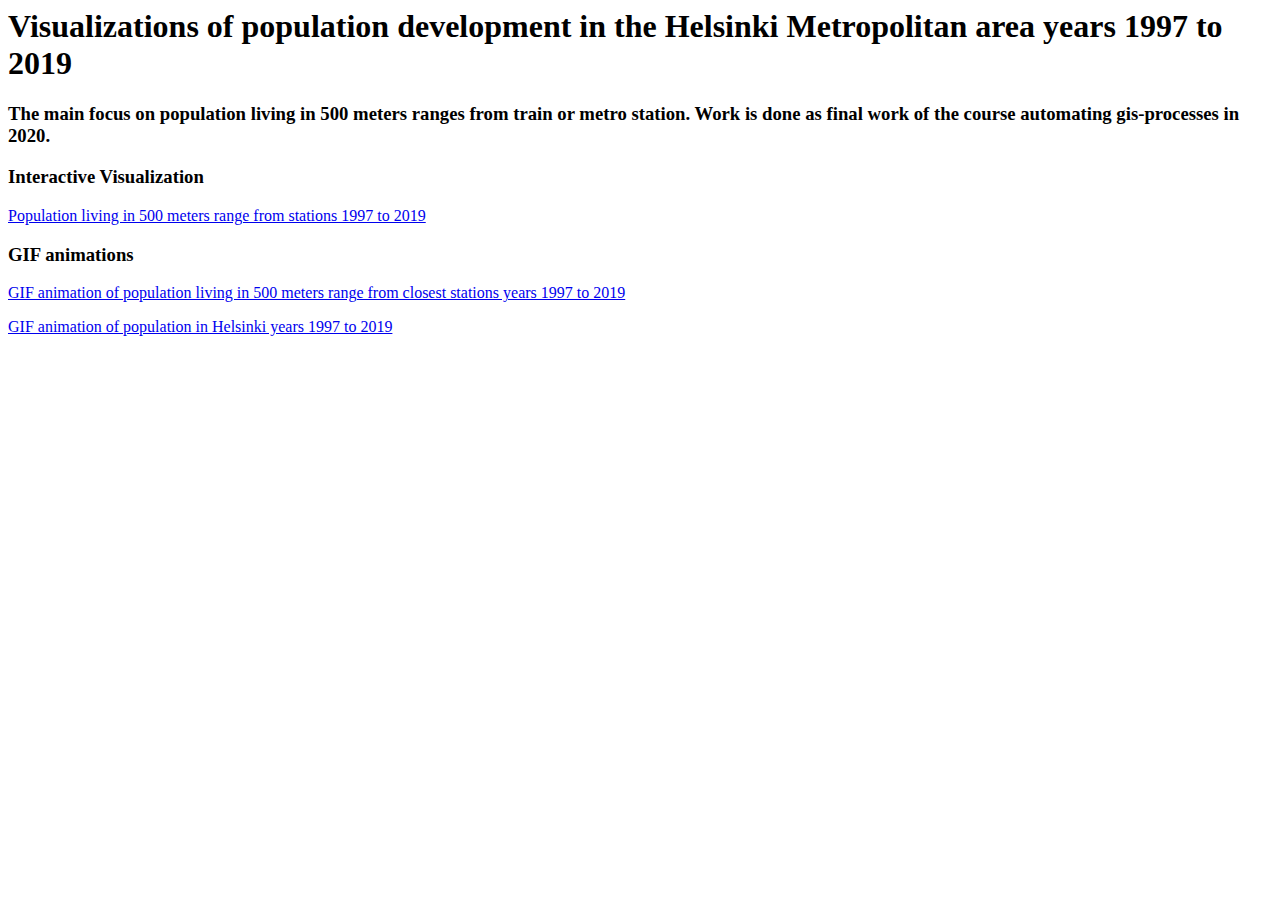
==== docs/index.html @ bbb080ef "Links to index.html" ====
<html xmlns="http://www.w3.org/1999/xhtml">

<head>
  <meta http-equiv="Content-Type" content="text/html; charset=utf-8" />
  <meta http-equiv="Content-Style-Type" content="text/css" />
  <meta name="generator" content="pandoc" />
  <title></title>
  <style type="text/css">code{white-space: pre;}</style>
</head>

<body>
  <h1>Visualizations of population development in the Helsinki Metropolitan area years 1997 to 2019</h1>

  <h3>The main focus on population living in 500 meters ranges from train or metro station. Work is done as final work of the course automating gis-processes in 2020.</h3>

  <h3>Interactive Visualization</h3>

  <p><a href="https://saukkoriipi.github.io/StationsPopulation/StationsPopulation.html">Population living in 500 meters range from stations 1997 to 2019</a></p>

  <h3>GIF animations</h3>

  <p><a href="https://saukkoriipi.github.io/StationsPopulation/StationsPopulation.gif">GIF animation of population living in 500 meters range from closest stations years 1997 to 2019</a></p>

  <p><a href="https://saukkoriipi.github.io/StationsPopulation/Population.gif">GIF animation of population in Helsinki years 1997 to 2019</a></p>
</body>

</html>
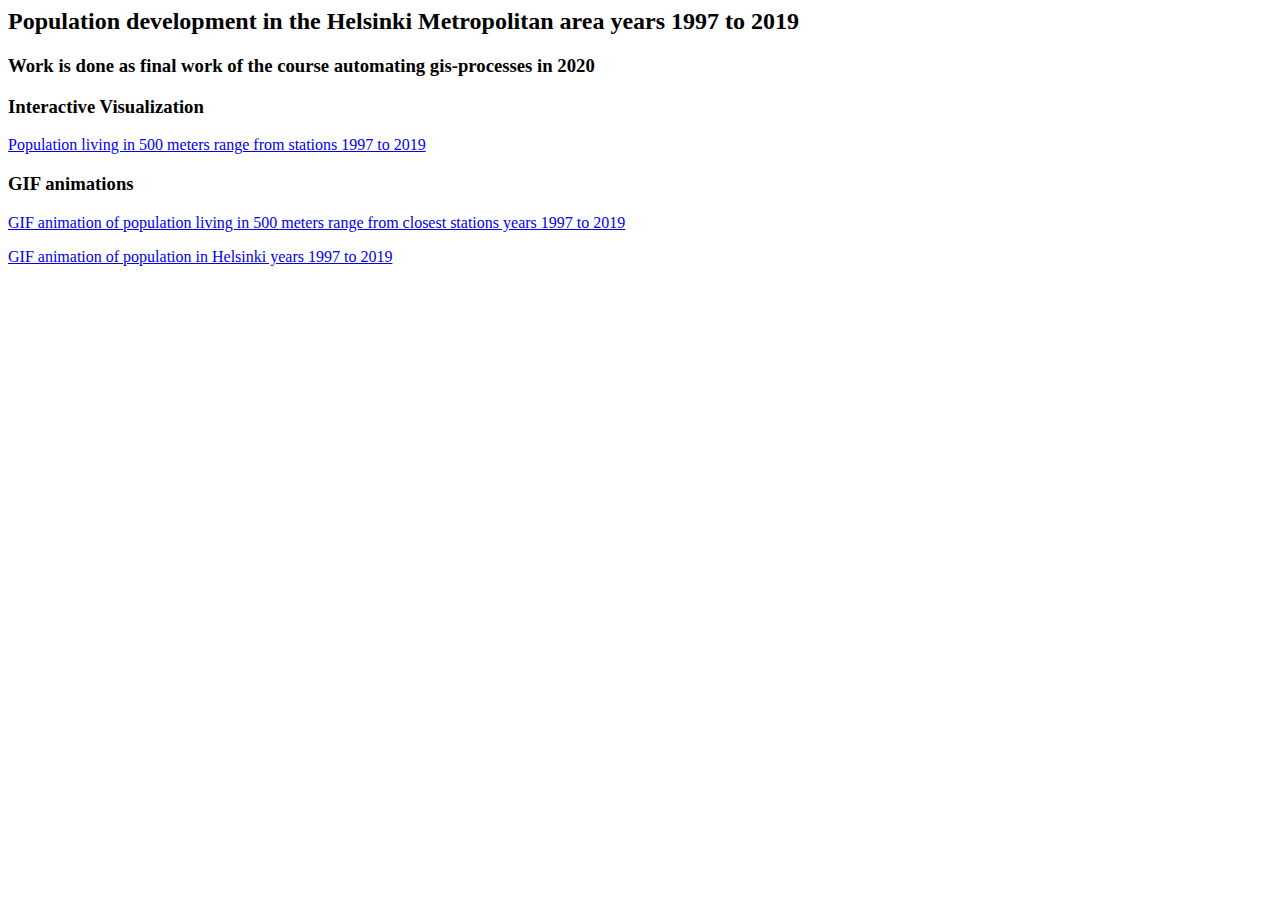
==== commit 99c8ebef: "Font change index.hmtl" ====
--- a/docs/index.html
+++ b/docs/index.html
@@ -9,9 +9,9 @@
 </head>
 
 <body>
-  <h1>Visualizations of population development in the Helsinki Metropolitan area years 1997 to 2019</h1>
+  <h2>Population development in the Helsinki Metropolitan area years 1997 to 2019</h2>
 
-  <h3>The main focus on population living in 500 meters ranges from train or metro station. Work is done as final work of the course automating gis-processes in 2020.</h3>
+  <h3>Work is done as final work of the course automating gis-processes in 2020</h3>
 
   <h3>Interactive Visualization</h3>
 
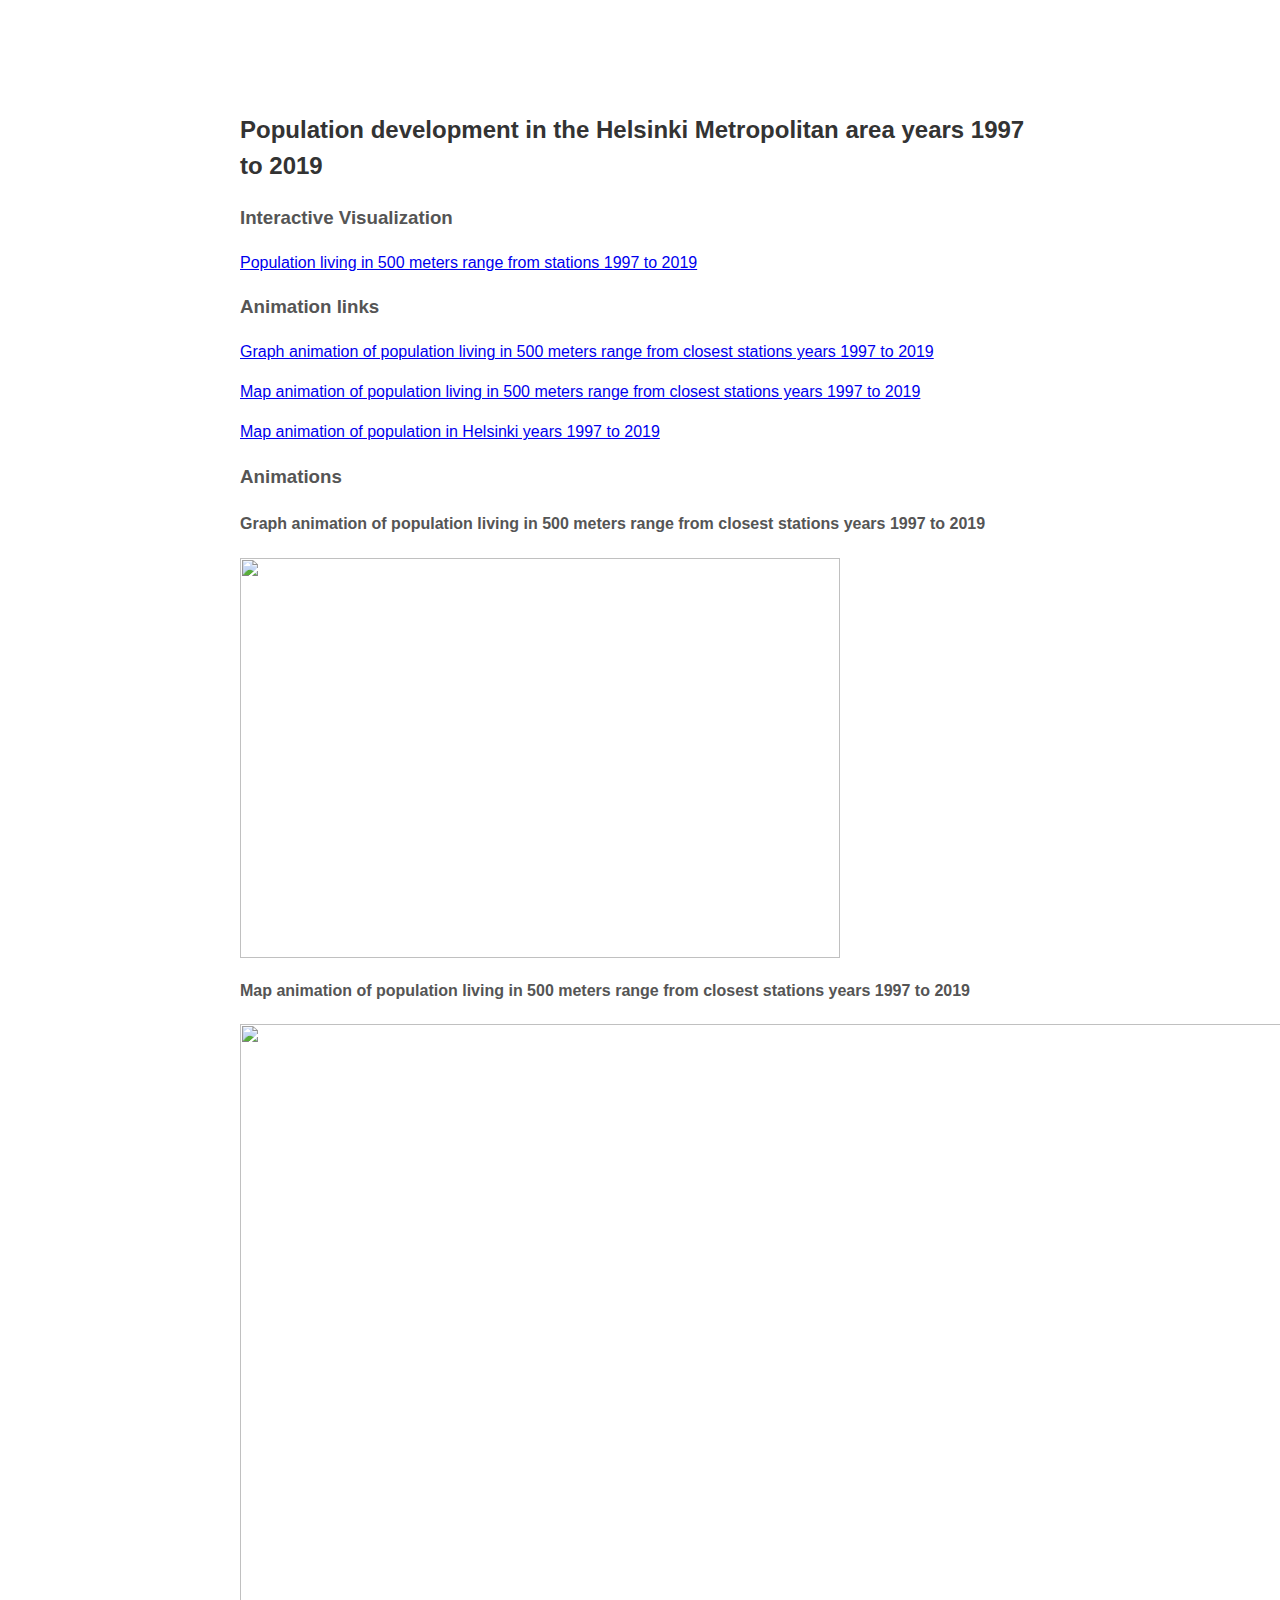
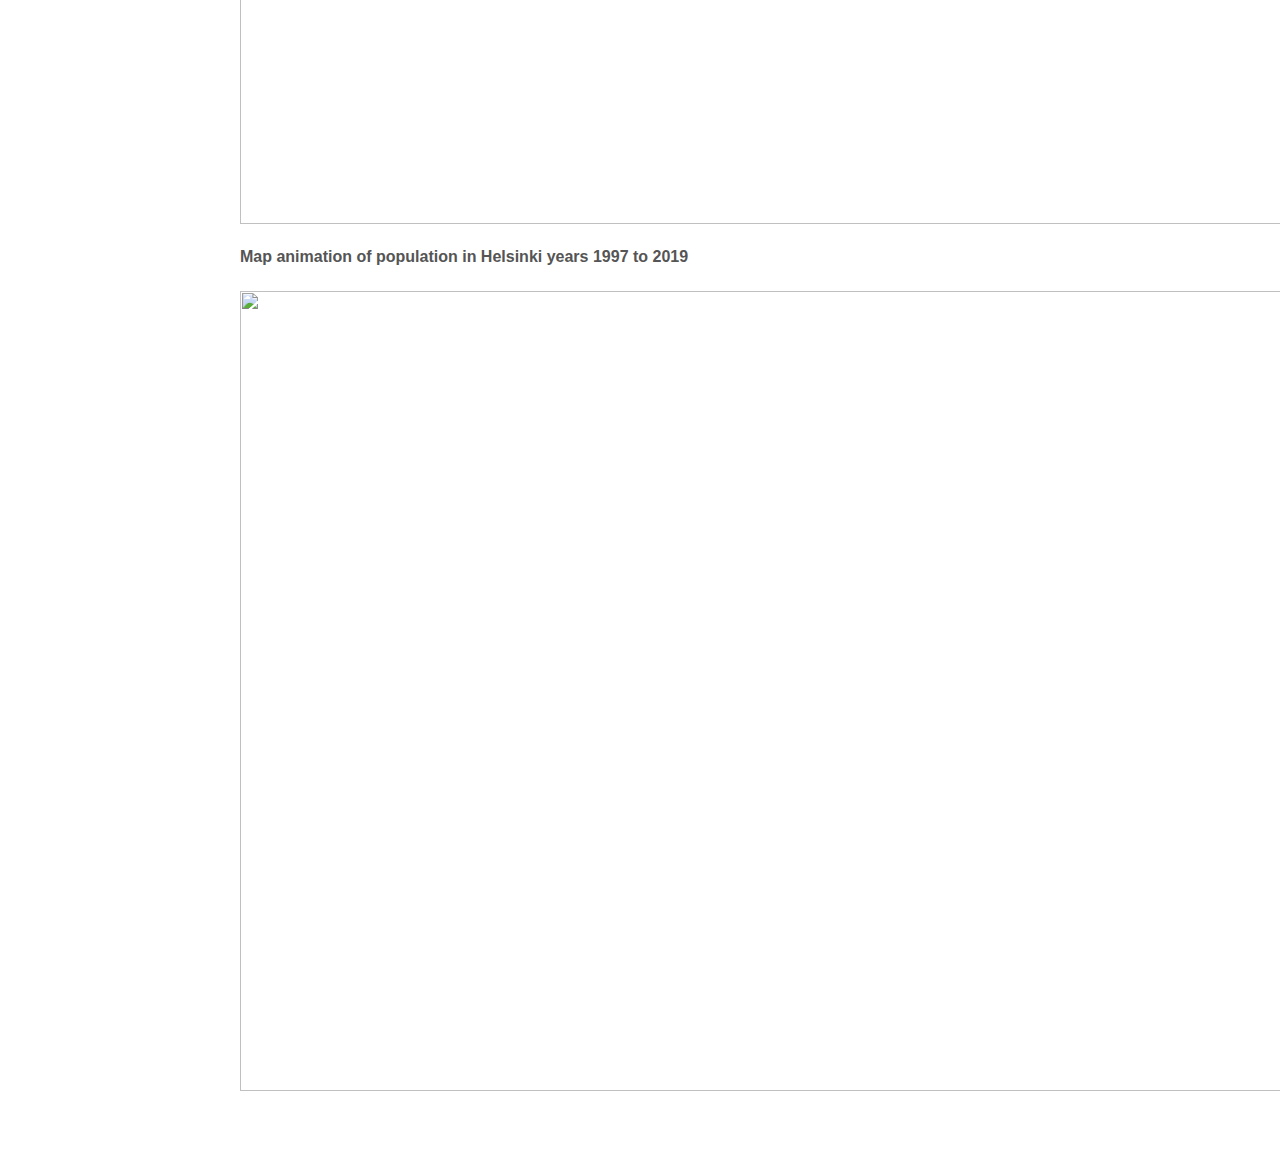
==== commit 1414af4f: "Add style.css" ====
--- a/docs/index.html
+++ b/docs/index.html
@@ -6,22 +6,34 @@
   <meta name="generator" content="pandoc" />
   <title></title>
   <style type="text/css">code{white-space: pre;}</style>
+  <link rel="stylesheet" href="style.css">
 </head>
 
 <body>
   <h2>Population development in the Helsinki Metropolitan area years 1997 to 2019</h2>
 
-  <h3>Work is done as final work of the course automating gis-processes in 2020</h3>
-
   <h3>Interactive Visualization</h3>
 
   <p><a href="https://saukkoriipi.github.io/StationsPopulation/StationsPopulation.html">Population living in 500 meters range from stations 1997 to 2019</a></p>
 
-  <h3>GIF animations</h3>
+  <h3>Animation links</h3>
+    
+    <p><a href="https://saukkoriipi.github.io/StationsPopulation/StationsGraph.gif">Graph animation of population living in 500 meters range from closest stations years 1997 to 2019</a></p>
 
-  <p><a href="https://saukkoriipi.github.io/StationsPopulation/StationsPopulation.gif">GIF animation of population living in 500 meters range from closest stations years 1997 to 2019</a></p>
+  <p><a href="https://saukkoriipi.github.io/StationsPopulation/StationsPopulation.gif">Map animation of population living in 500 meters range from closest stations years 1997 to 2019</a></p>
 
-  <p><a href="https://saukkoriipi.github.io/StationsPopulation/Population.gif">GIF animation of population in Helsinki years 1997 to 2019</a></p>
+  <p><a href="https://saukkoriipi.github.io/StationsPopulation/Population.gif">Map animation of population in Helsinki years 1997 to 2019</a></p>
+    
+    <h3>Animations</h3>
+    
+    <h4>Graph animation of population living in 500 meters range from closest stations years 1997 to 2019</h4>
+    <img src="StationsGraph.gif" width="600" height="400">
+    
+    <h4>Map animation of population living in 500 meters range from closest stations years 1997 to 2019</h4>
+    <img src="StationsPopulation.gif" width="1200" height="800">
+    
+    <h4>Map animation of population in Helsinki years 1997 to 2019</h4>
+    <img src="Population.gif" width="1200" height="800">
 </body>
 
 </html>--- a/docs/style.css
+++ b/docs/style.css
@@ -0,0 +1,32 @@
+body {
+  margin: 0 auto;
+  max-width: 50em;
+}
+
+body {
+  font-family: 'Helvetica', 'Arial', sans-serif;
+}
+
+body {
+  line-height: 1.5;
+  padding: 4em 1em;
+}
+
+h2 {
+  margin-top: 1em;
+  padding-top: 1em;
+}
+
+body {
+  color: #555;
+}
+
+h2 {
+  color: #333;
+}
+
+code {
+  padding: 2px 4px;
+  vertical-align: text-bottom;
+  background: #eee;
+}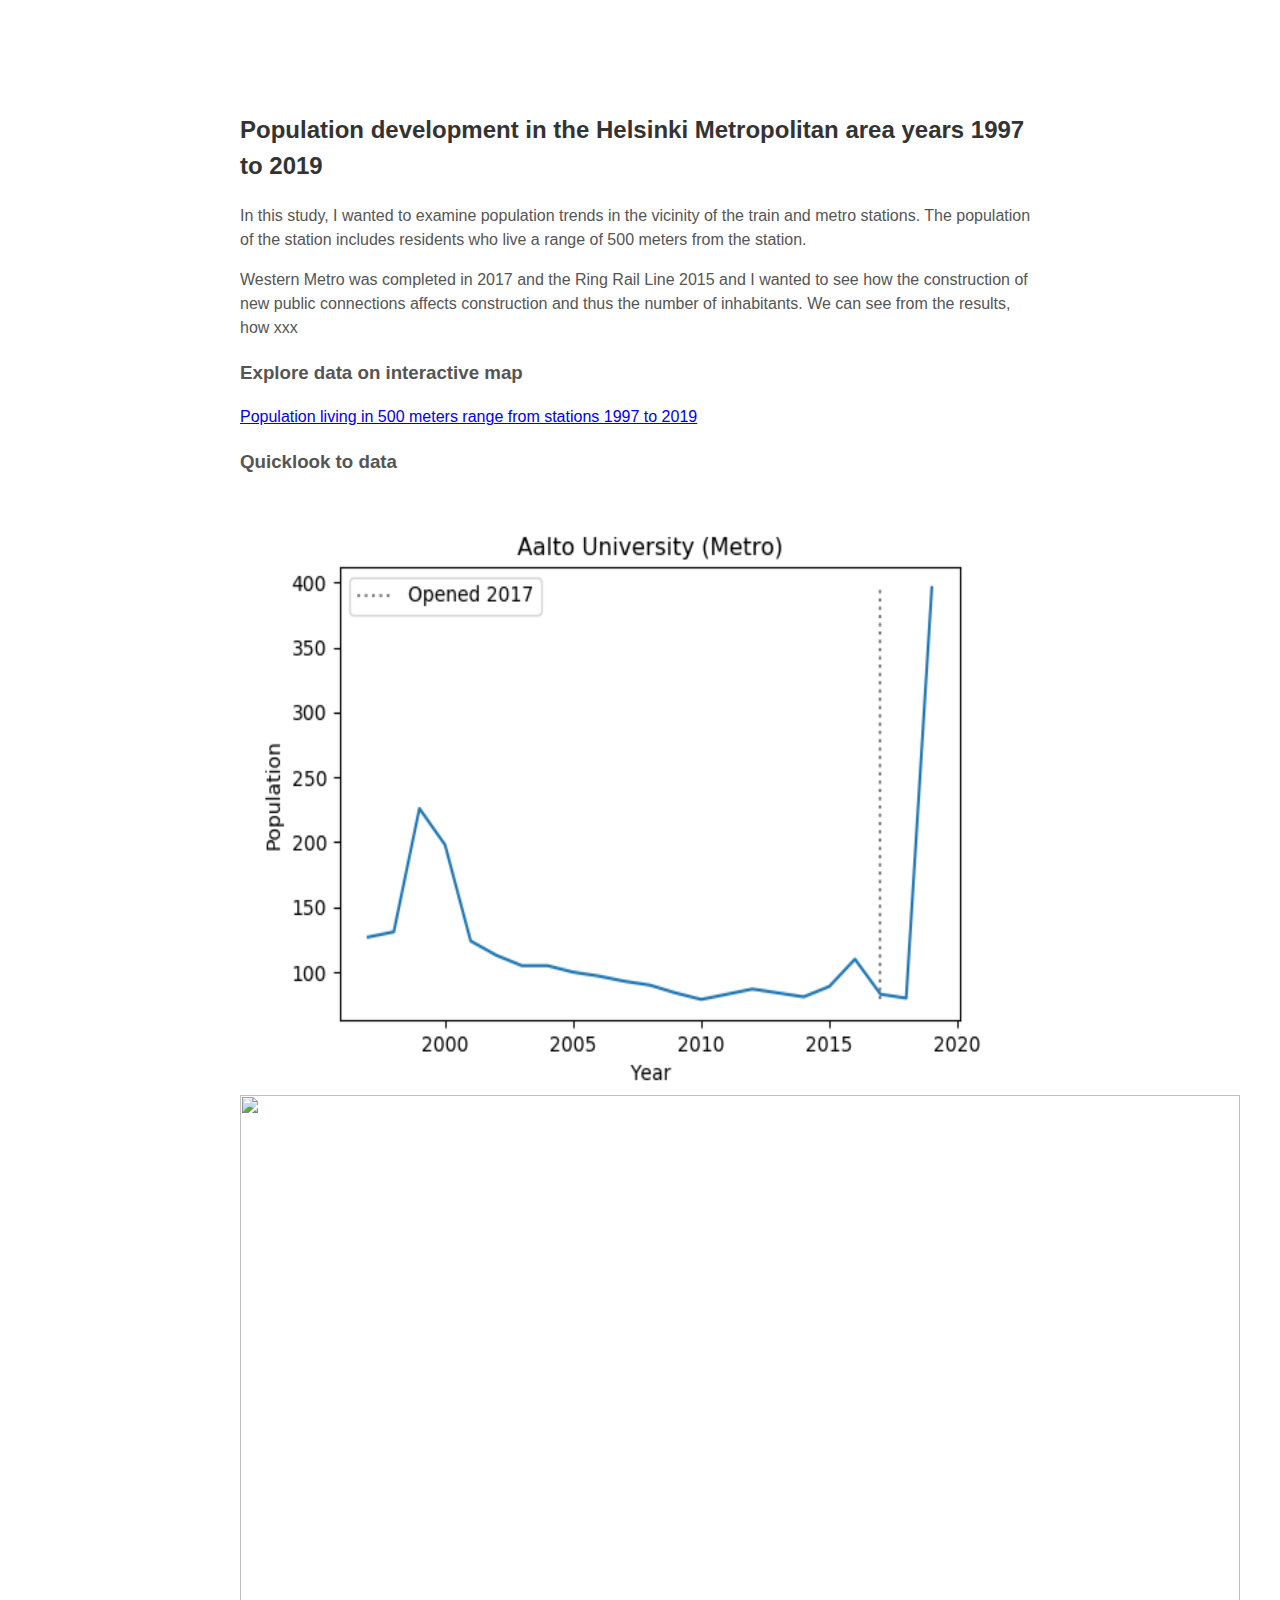
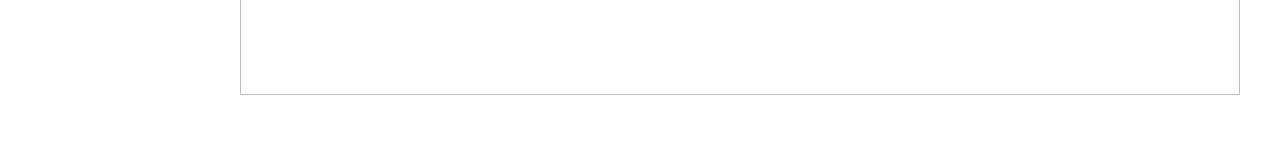
==== commit 5a869b36: "Text to readme.md" ====
--- a/docs/index.html
+++ b/docs/index.html
@@ -10,30 +10,20 @@
 </head>
 
 <body>
-  <h2>Population development in the Helsinki Metropolitan area years 1997 to 2019</h2>
+    
+<h2>Population development in the Helsinki Metropolitan area years 1997 to 2019</h2>
 
-  <h3>Interactive Visualization</h3>
+<p>In this study, I wanted to examine population trends in the vicinity of the train and metro stations. The population of the station includes residents who live a range of 500 meters from the station.</p>
 
-  <p><a href="https://saukkoriipi.github.io/StationsPopulation/StationsPopulation.html">Population living in 500 meters range from stations 1997 to 2019</a></p>
+<p>Western Metro was completed in 2017 and the Ring Rail Line 2015 and I wanted to see how the construction of new public connections affects construction and thus the number of inhabitants. We can see from the results, how xxx</p>
 
-  <h3>Animation links</h3>
+<h3>Explore data on interactive map</h3>
+
+<p><a href="https://saukkoriipi.github.io/StationsPopulation/StationsPopulation.html">Population living in 500 meters range from stations 1997 to 2019</a></p>
     
-    <p><a href="https://saukkoriipi.github.io/StationsPopulation/StationsGraph.gif">Graph animation of population living in 500 meters range from closest stations years 1997 to 2019</a></p>
-
-  <p><a href="https://saukkoriipi.github.io/StationsPopulation/StationsPopulation.gif">Map animation of population living in 500 meters range from closest stations years 1997 to 2019</a></p>
-
-  <p><a href="https://saukkoriipi.github.io/StationsPopulation/Population.gif">Map animation of population in Helsinki years 1997 to 2019</a></p>
+<h3>Quicklook to data</h3>
+<img src="StationsGraph.gif" width="800" height="600">
+<img src="StationsPopulation.gif" width="1000" height="600">
     
-    <h3>Animations</h3>
-    
-    <h4>Graph animation of population living in 500 meters range from closest stations years 1997 to 2019</h4>
-    <img src="StationsGraph.gif" width="600" height="400">
-    
-    <h4>Map animation of population living in 500 meters range from closest stations years 1997 to 2019</h4>
-    <img src="StationsPopulation.gif" width="1200" height="800">
-    
-    <h4>Map animation of population in Helsinki years 1997 to 2019</h4>
-    <img src="Population.gif" width="1200" height="800">
 </body>
-
 </html>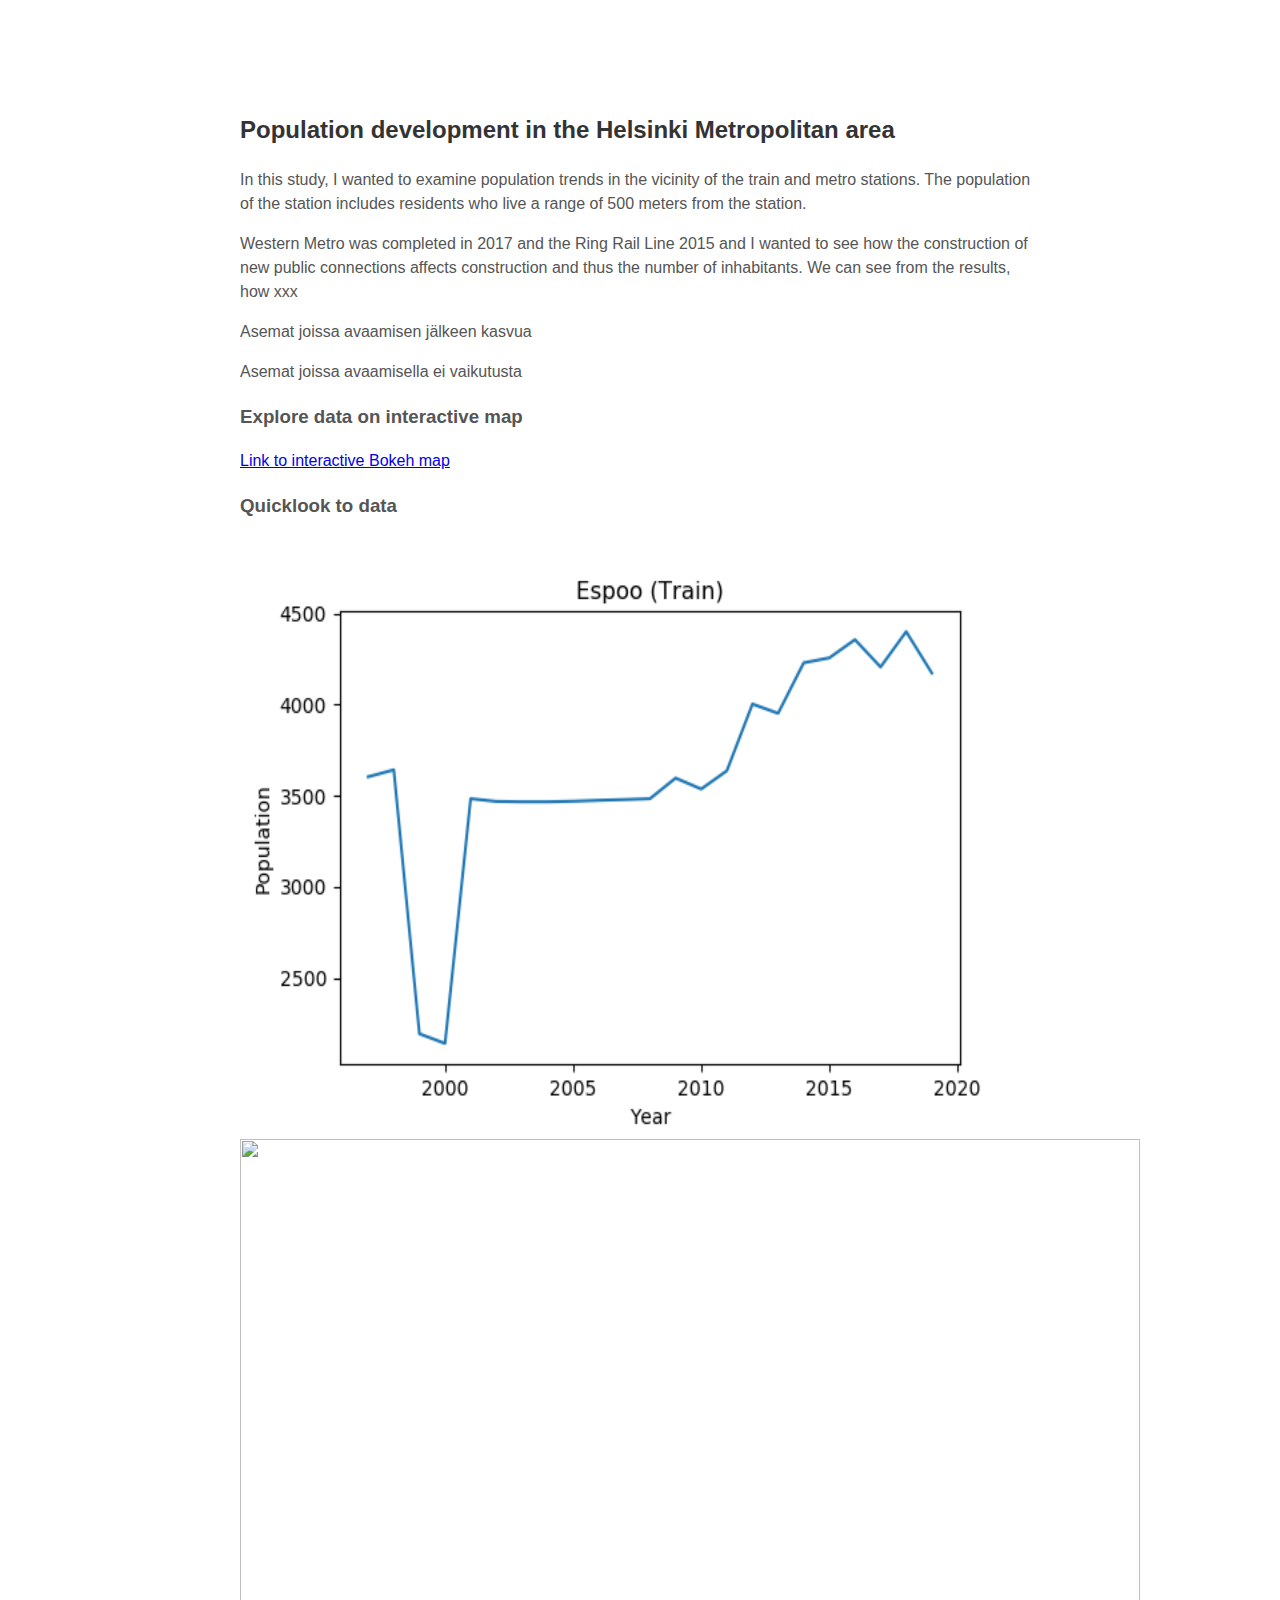
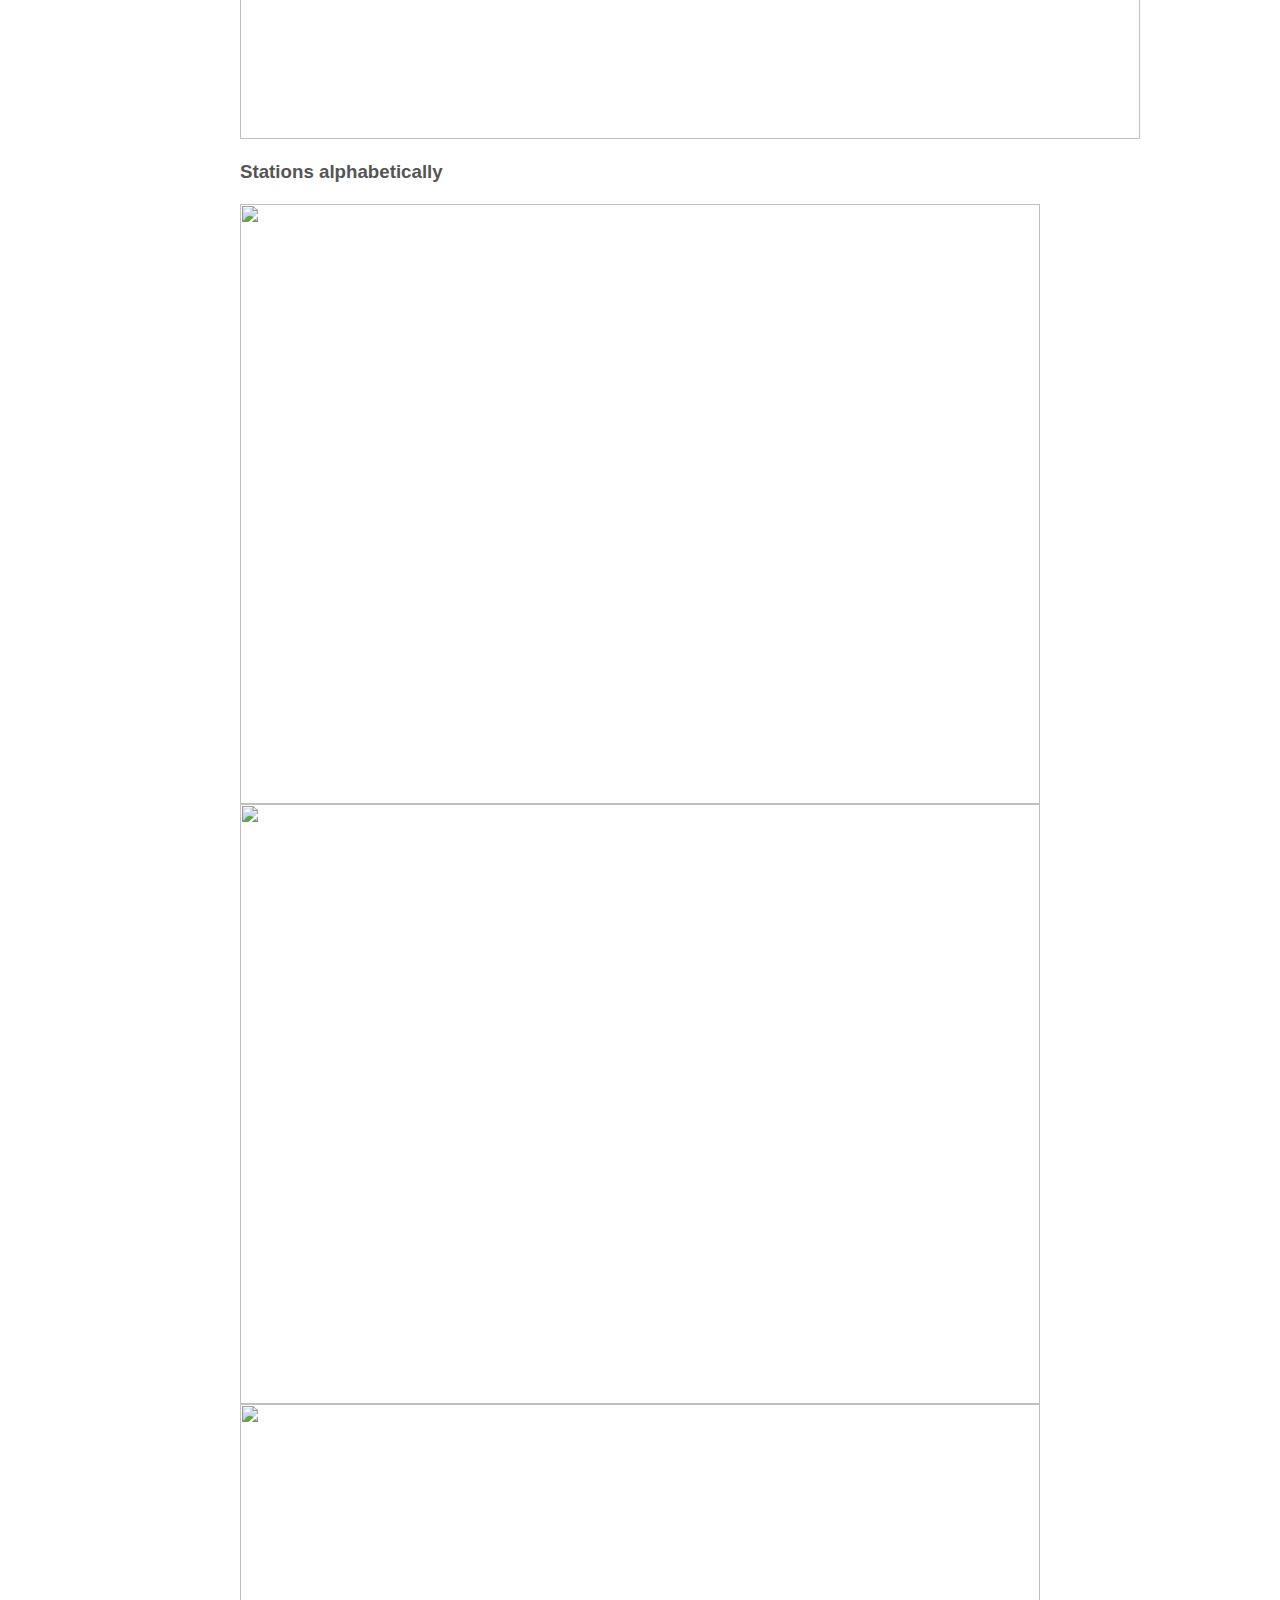
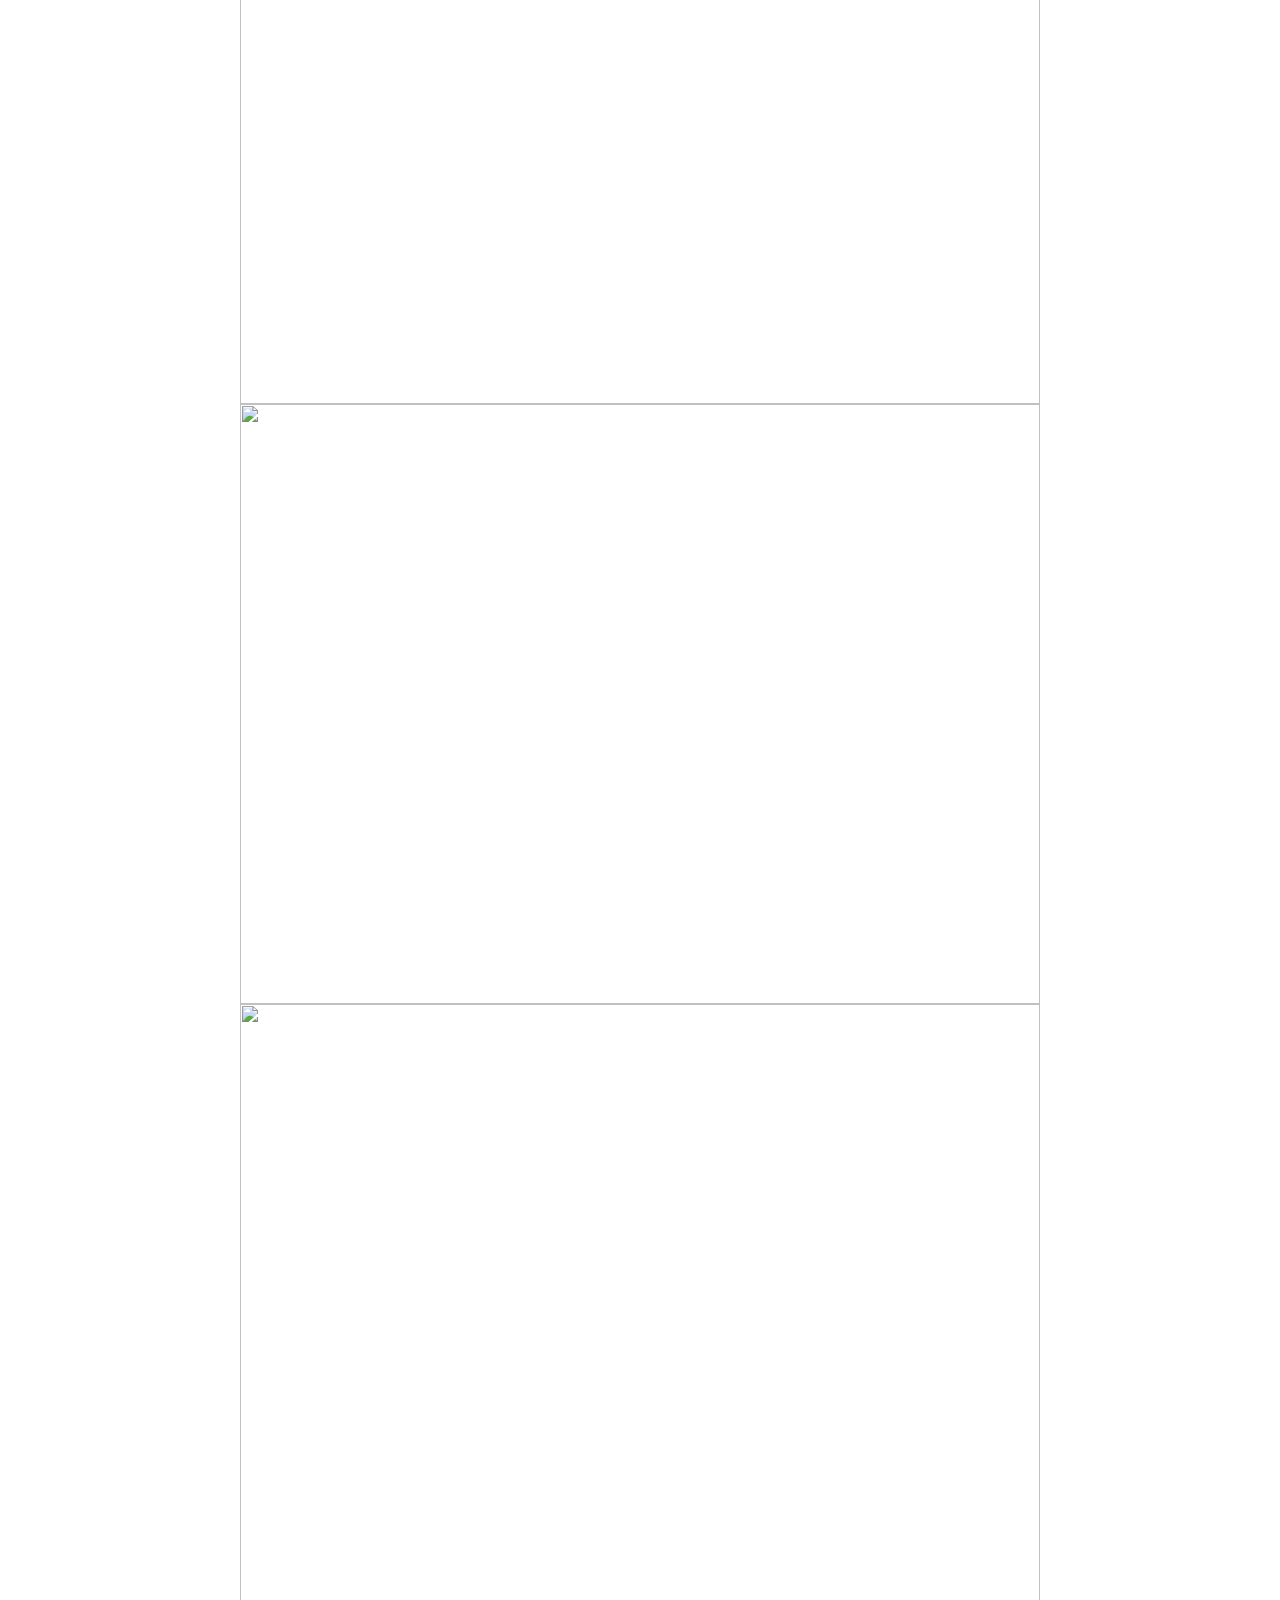
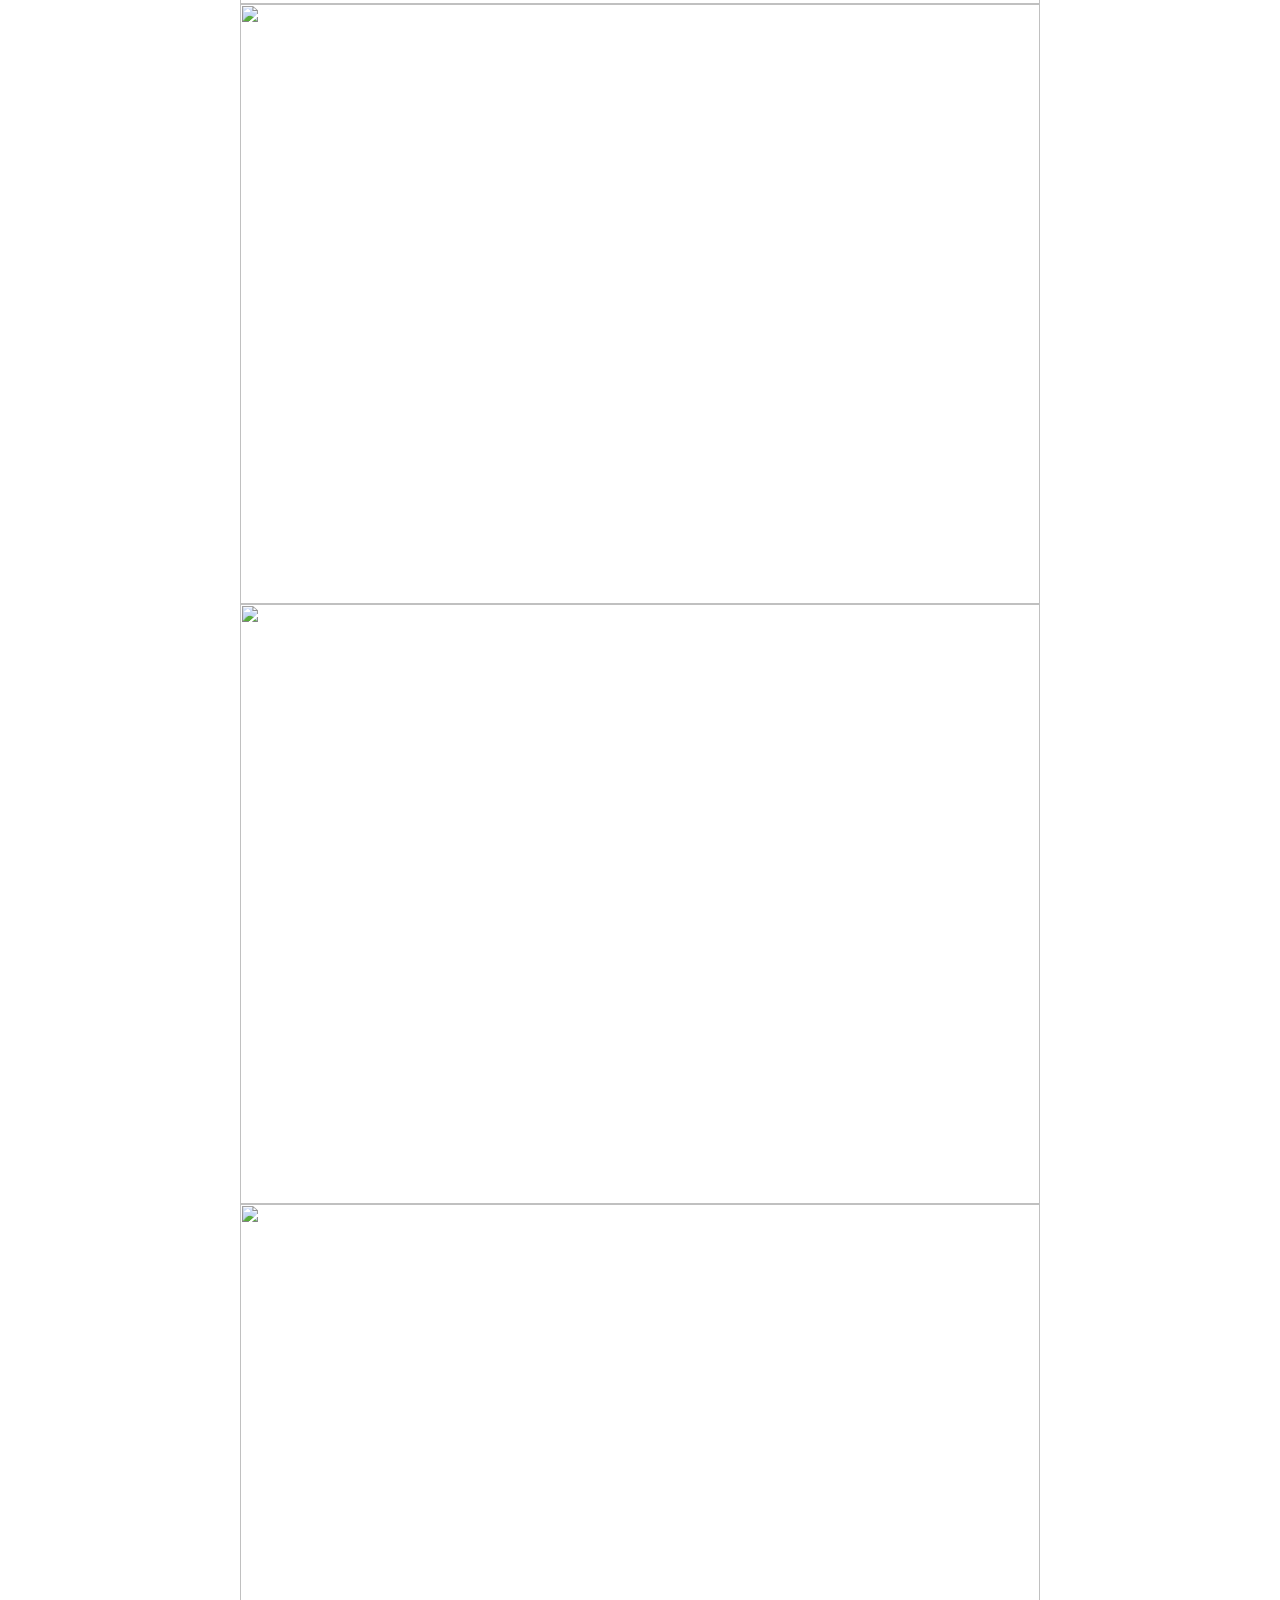
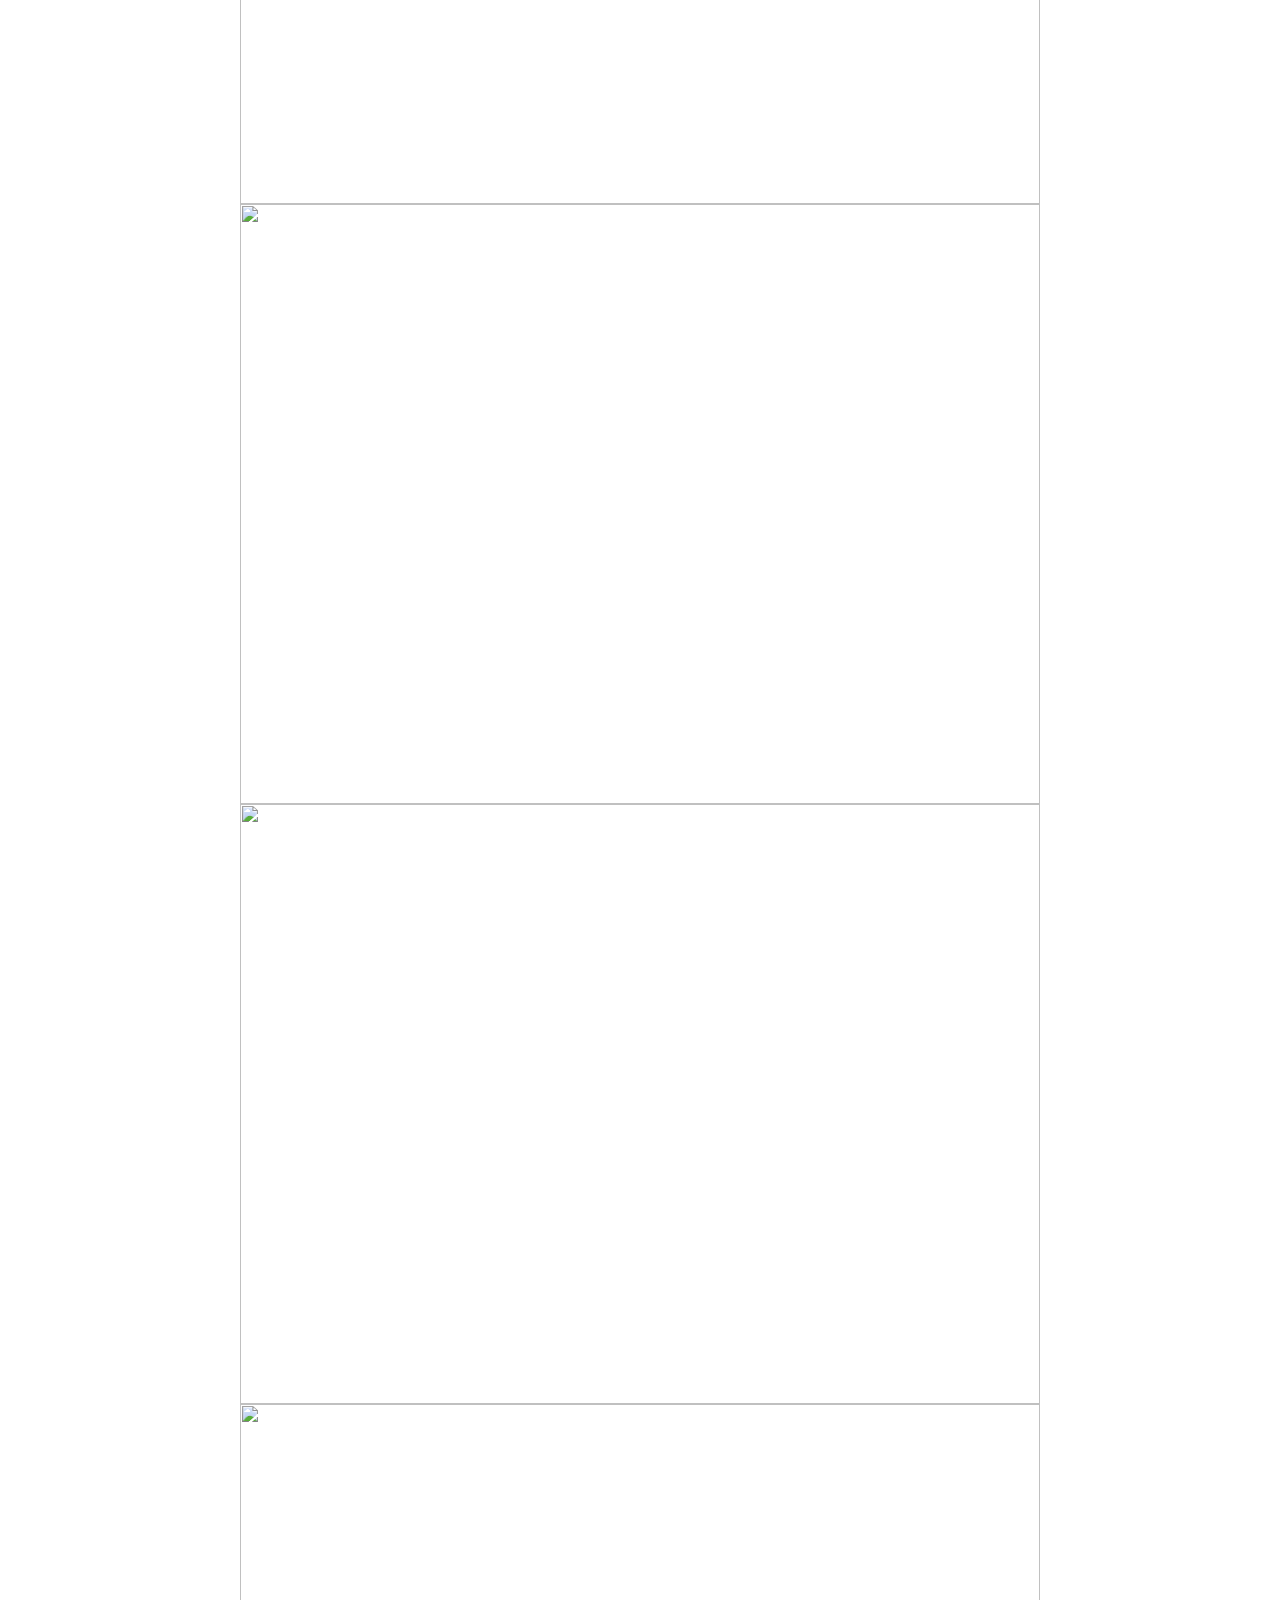
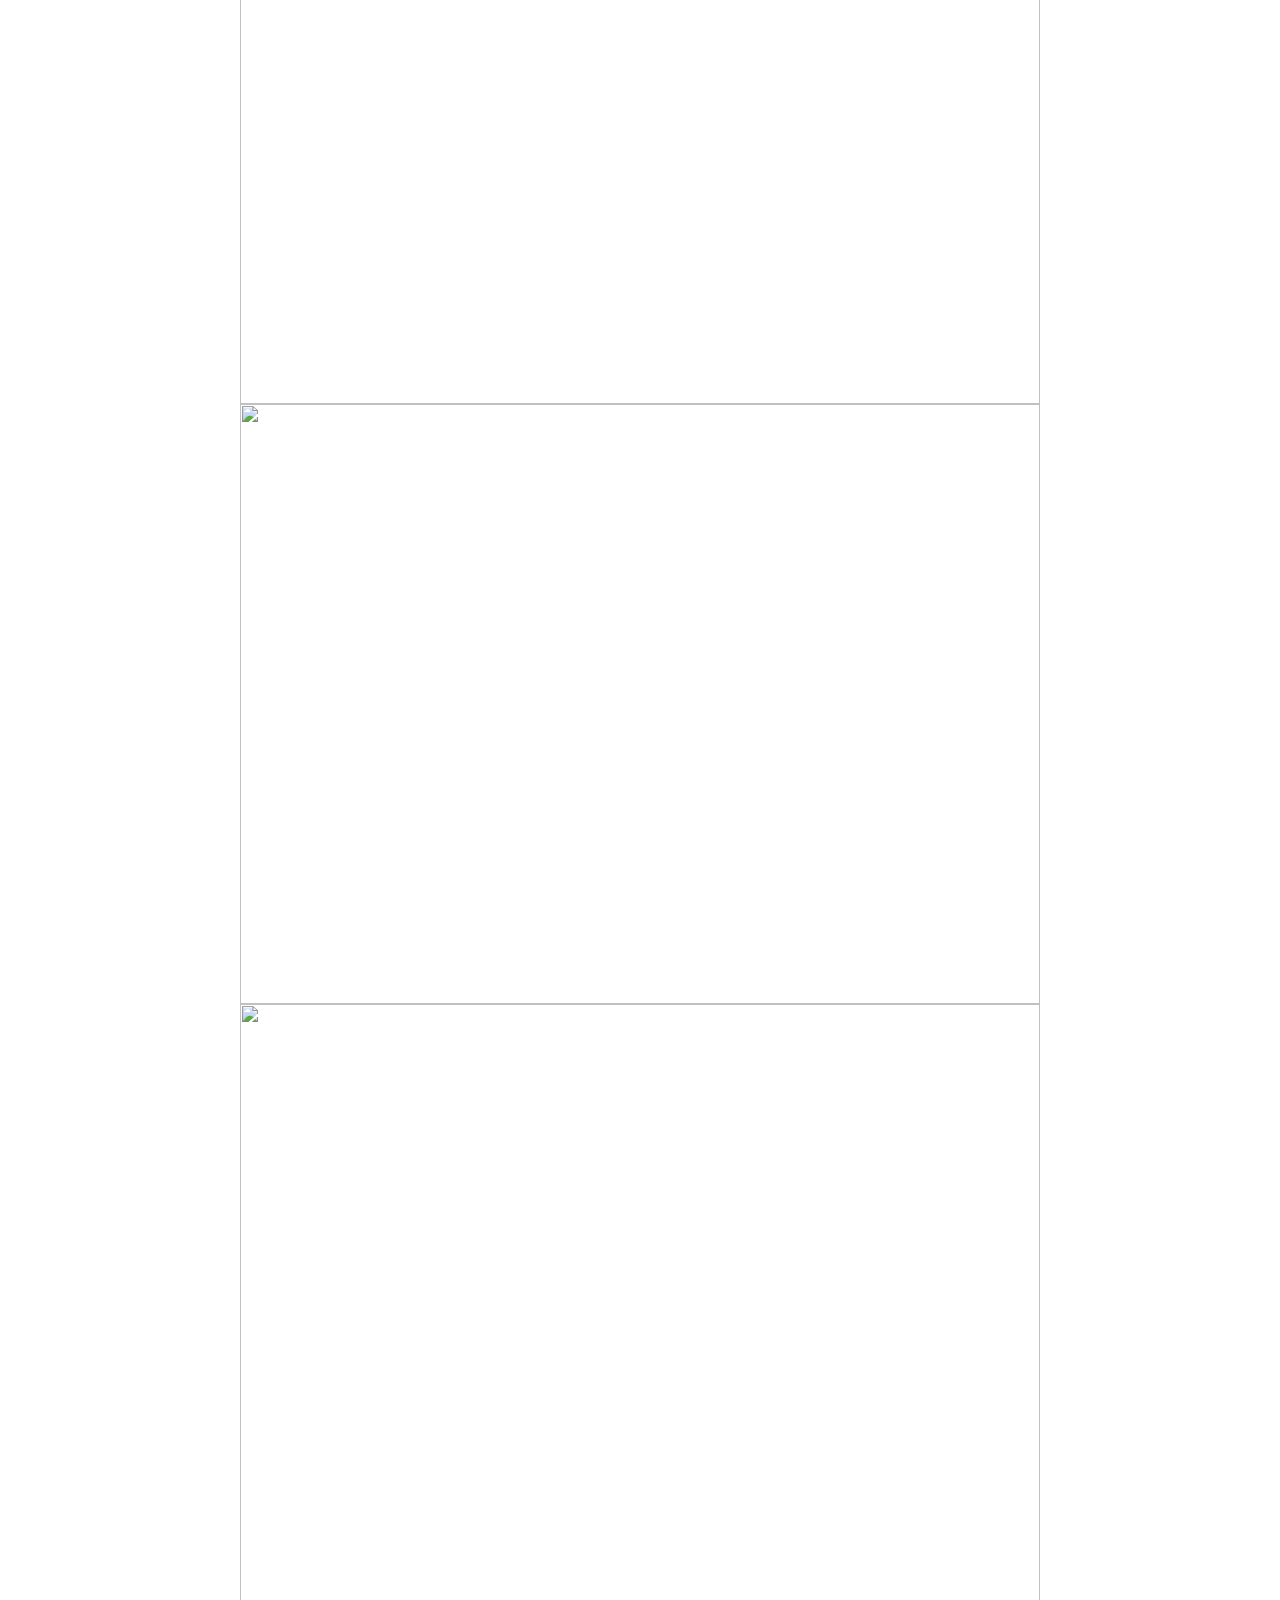
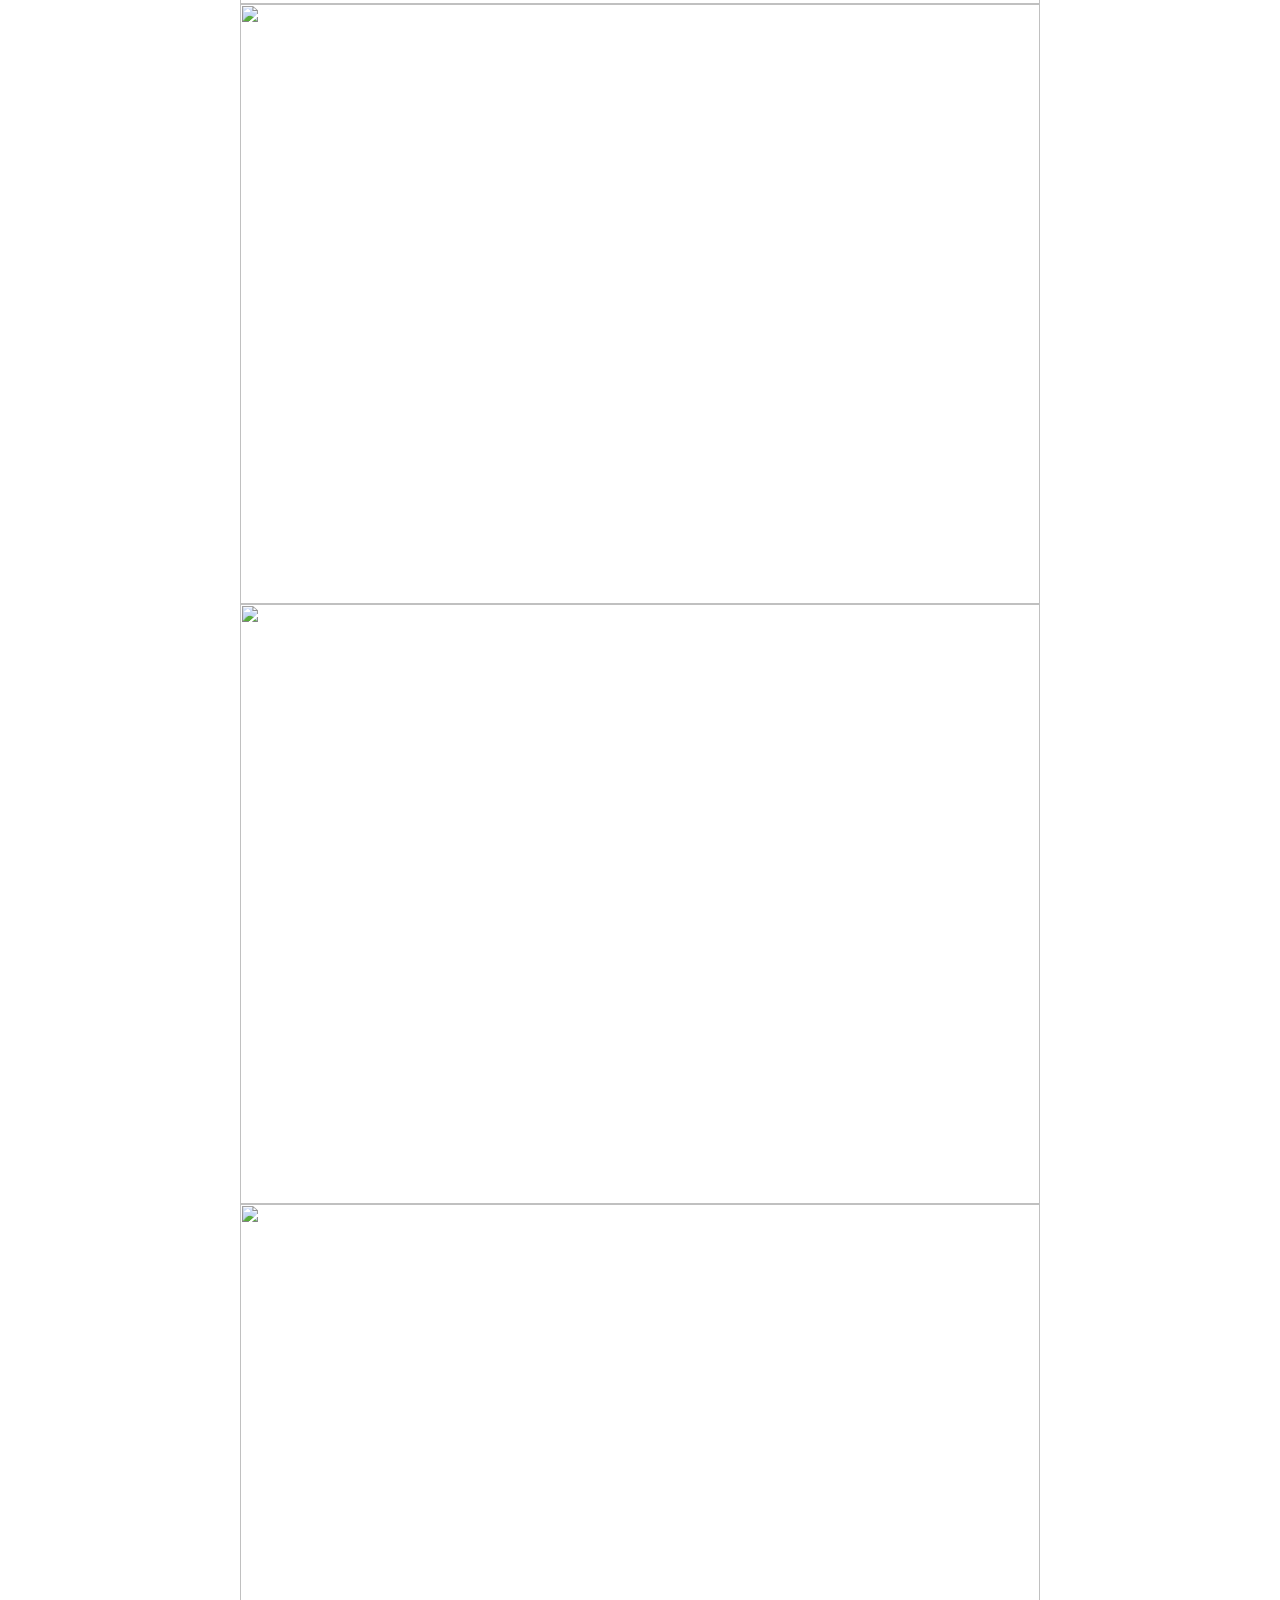
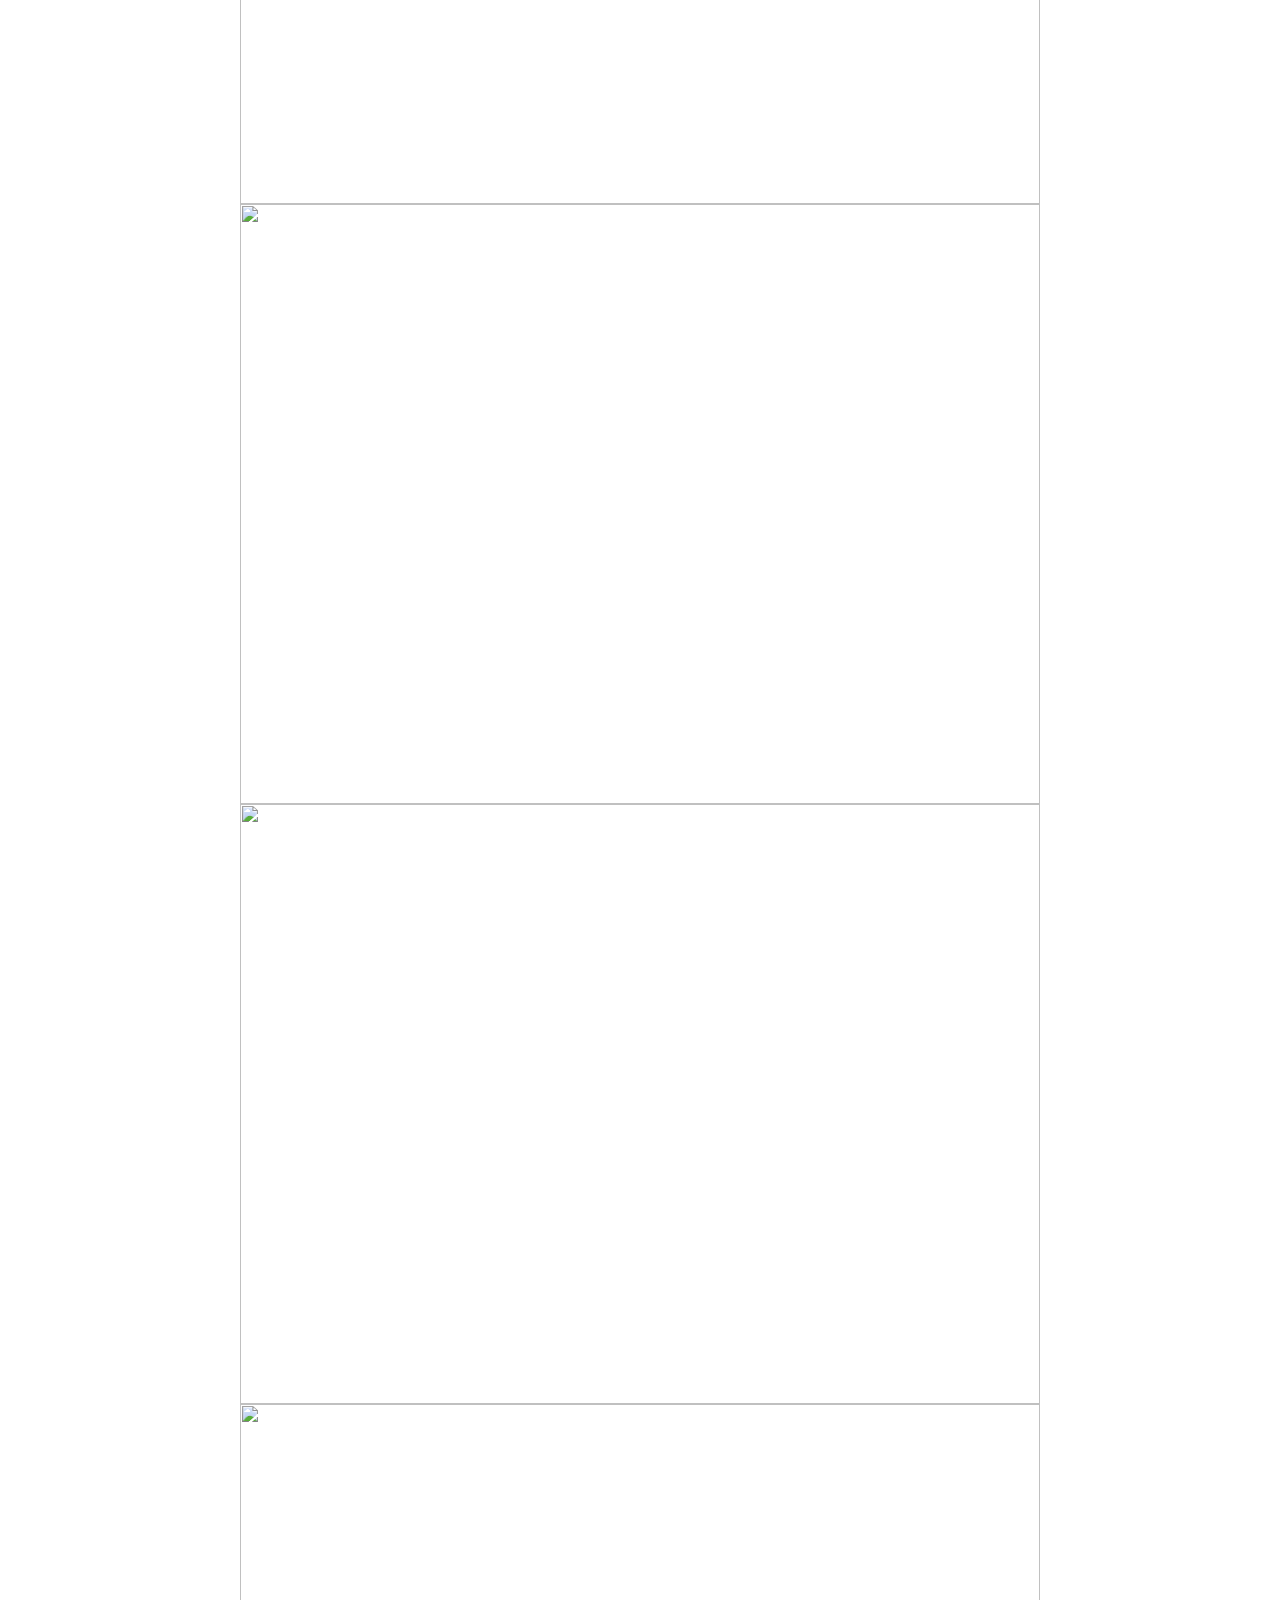
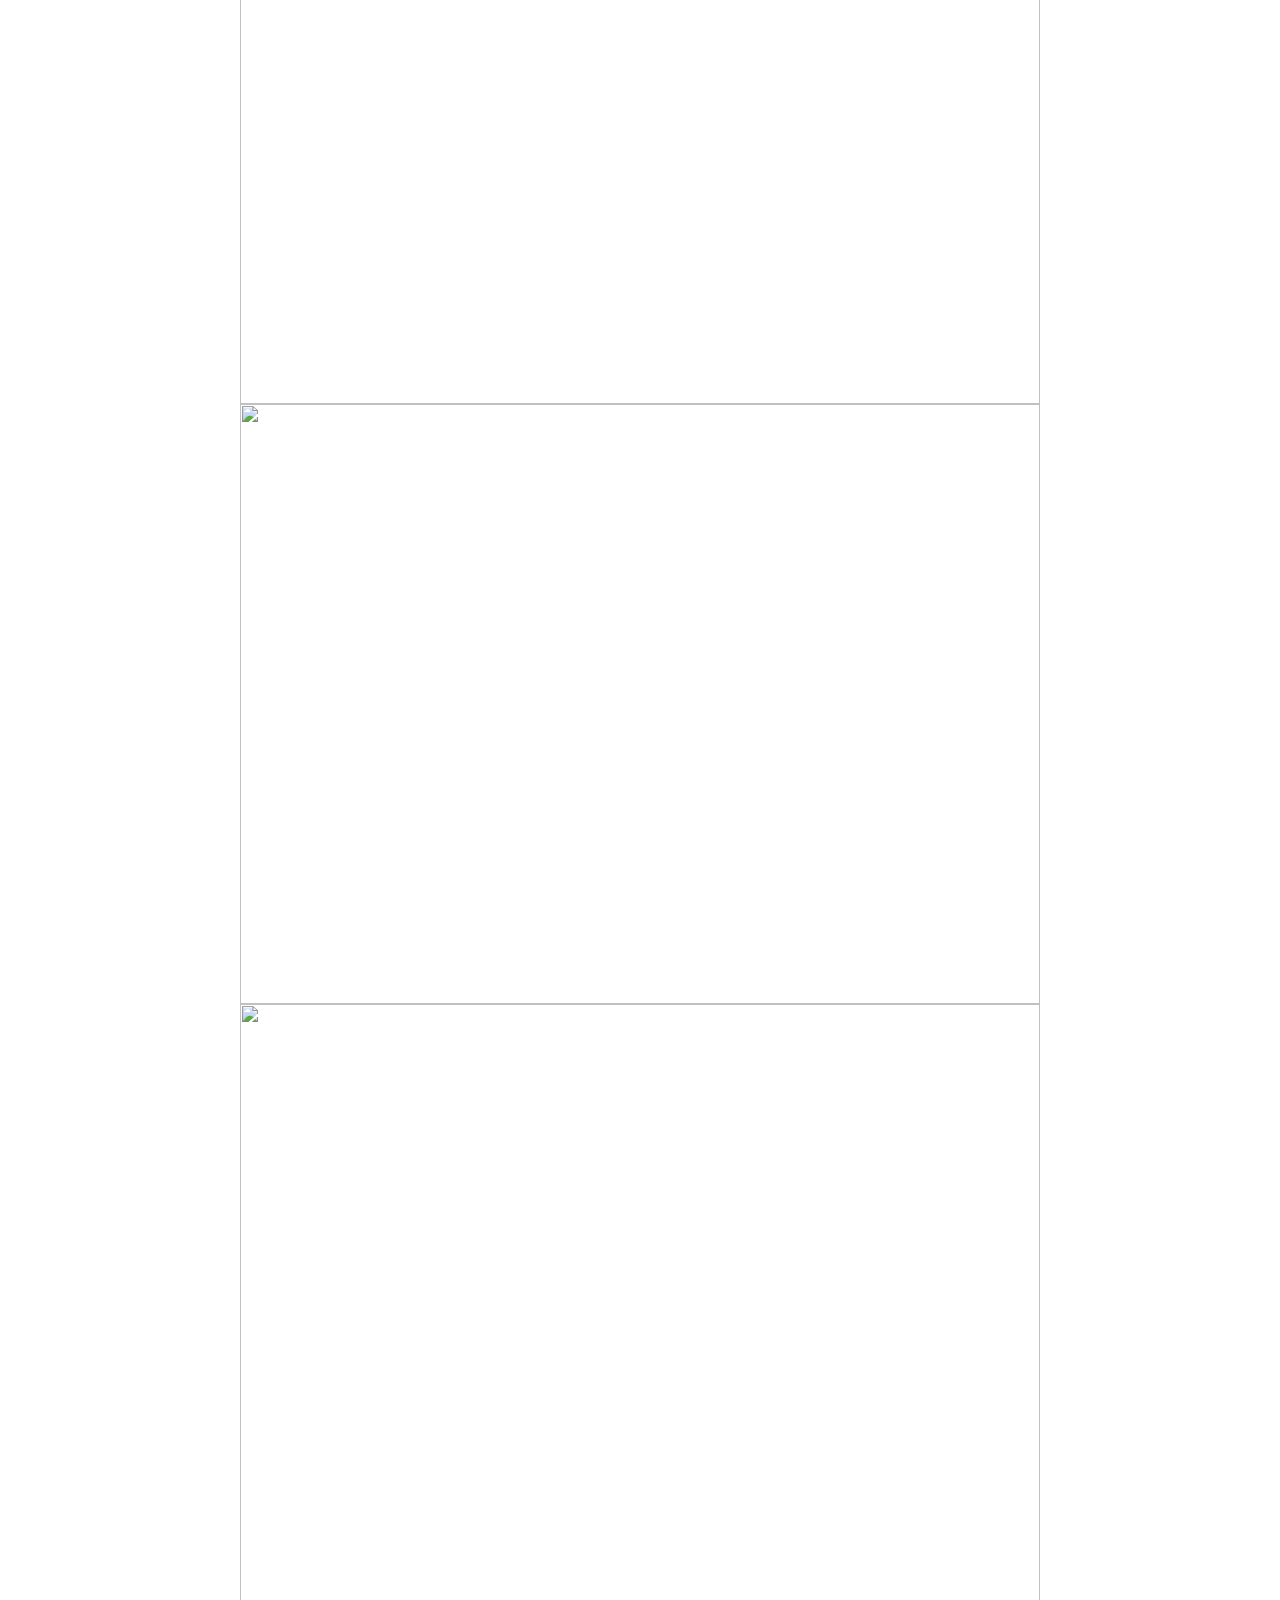
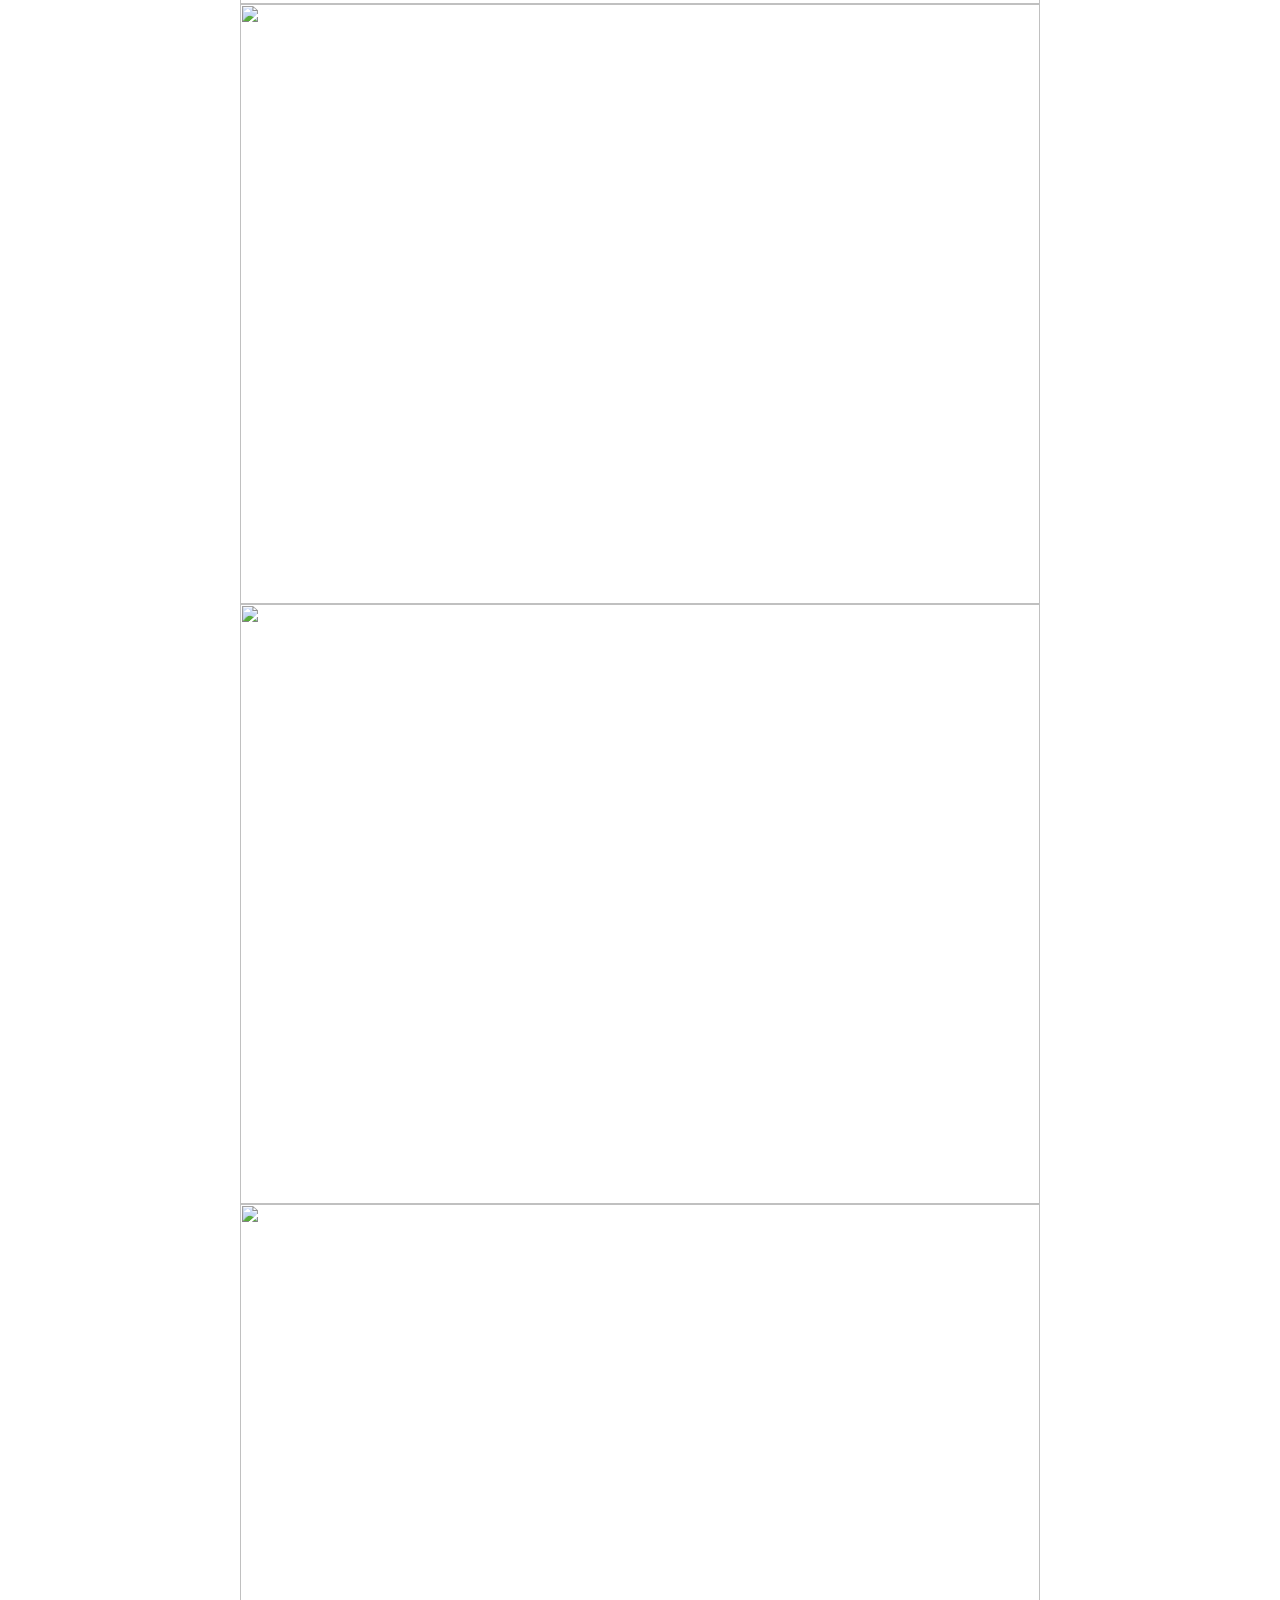
==== commit c5701697: "Notes to index.html" ====
--- a/docs/index.html
+++ b/docs/index.html
@@ -7,23 +7,102 @@
   <title></title>
   <style type="text/css">code{white-space: pre;}</style>
   <link rel="stylesheet" href="style.css">
+    
+    <!-- Testaa toimiiko upotus -->
+    <script src="jquery.js"></script> 
+    <script> 
+    $(function(){
+      $("#StationsPopulation").load("StationsPopulation.html"); 
+    });
+    </script> 
+    
 </head>
 
 <body>
     
-<h2>Population development in the Helsinki Metropolitan area years 1997 to 2019</h2>
+<h2>Population development in the Helsinki Metropolitan area</h2>
 
 <p>In this study, I wanted to examine population trends in the vicinity of the train and metro stations. The population of the station includes residents who live a range of 500 meters from the station.</p>
 
 <p>Western Metro was completed in 2017 and the Ring Rail Line 2015 and I wanted to see how the construction of new public connections affects construction and thus the number of inhabitants. We can see from the results, how xxx</p>
+    
+    <p>Asemat joissa avaamisen jälkeen kasvua</p>
+    
+    <p>Asemat joissa avaamisella ei vaikutusta</p>
 
 <h3>Explore data on interactive map</h3>
 
-<p><a href="https://saukkoriipi.github.io/StationsPopulation/StationsPopulation.html">Population living in 500 meters range from stations 1997 to 2019</a></p>
+<!-- Upotus tähän, jos toimii -->
+<div id="StationsPopulation"></div>
+    
+<p><a href="https://saukkoriipi.github.io/StationsPopulation/StationsPopulation.html">Link to interactive Bokeh map</a></p>
     
 <h3>Quicklook to data</h3>
 <img src="StationsGraph.gif" width="800" height="600">
-<img src="StationsPopulation.gif" width="1000" height="600">
+<img src="StationsPopulation.gif" width="900" height="600">
+    
+<h3>Stations alphabetically</h3>
+<img src="stations_graphs/Aalto University.png" width="800" height="600">
+<img src="stations_graphs/Espoo.png" width="800" height="600">
+<img src="stations_graphs/Hakaniemi.png" width="800" height="600">
+<img src="stations_graphs/Helsinki Center Station.png" width="800" height="600">
+<img src="stations_graphs/Helsinki University.png" width="800" height="600">
+<img src="stations_graphs/Herttoniemi.png" width="800" height="600">
+<img src="stations_graphs/Hiekkaharju.png" width="800" height="600">
+<img src="stations_graphs/Huopalahti.png" width="800" height="600">
+<img src="stations_graphs/Ilmala.png" width="800" height="600">
+<img src="stations_graphs/Itäkeskus.png" width="800" height="600">
+<img src="stations_graphs/Kalasatama.png" width="800" height="600">
+<img src="stations_graphs/Kamppi.png" width="800" height="600">
+<img src="stations_graphs/Kannelmäki.png" width="800" height="600">
+<img src="stations_graphs/Kauklahti.png" width="800" height="600">
+<img src="stations_graphs/Kauniainen.png" width="800" height="600">
+<img src="stations_graphs/Keilaniemi.png" width="800" height="600">
+<img src="stations_graphs/Kera.png" width="800" height="600">
+<img src="stations_graphs/Kilo.png" width="800" height="600">
+<img src="stations_graphs/Kivistö.png" width="800" height="600">
+<img src="stations_graphs/Koivuhovi.png" width="800" height="600">
+<img src="stations_graphs/Koivukylä.png" width="800" height="600">
+<img src="stations_graphs/Koivusaari.png" width="800" height="600">
+<img src="stations_graphs/Kontula.png" width="800" height="600">
+<img src="stations_graphs/Korso.png" width="800" height="600">
+<img src="stations_graphs/Kulosaari.png" width="800" height="600">
+<img src="stations_graphs/Käpylä.png" width="800" height="600">
+<img src="stations_graphs/Lauttasaari.png" width="800" height="600">
+<img src="stations_graphs/Leinelä.png" width="800" height="600">
+<img src="stations_graphs/Lentoasema.png" width="800" height="600">
+<img src="stations_graphs/Leppävaara.png" width="800" height="600">
+<img src="stations_graphs/Louhela.png" width="800" height="600">
+<img src="stations_graphs/Malmi.png" width="800" height="600">
+<img src="stations_graphs/Malminkartano.png" width="800" height="600">
+<img src="stations_graphs/Martinlaakso.png" width="800" height="600">
+<img src="stations_graphs/Matinkylä.png" width="800" height="600">
+<img src="stations_graphs/Mellunmäki.png" width="800" height="600">
+<img src="stations_graphs/Myllypuro.png" width="800" height="600">
+<img src="stations_graphs/Myyrmäki.png" width="800" height="600">
+<img src="stations_graphs/Mäkkylä.png" width="800" height="600">
+<img src="stations_graphs/Niittykumpu.png" width="800" height="600">
+<img src="stations_graphs/Oulunkylä.png" width="800" height="600">
+<img src="stations_graphs/Pasila.png" width="800" height="600">
+<img src="stations_graphs/Pitäjänmäki.png" width="800" height="600">
+<img src="stations_graphs/Pohjois-Haaga.png" width="800" height="600">
+<img src="stations_graphs/Puistola.png" width="800" height="600">
+<img src="stations_graphs/Pukinmäki.png" width="800" height="600">
+<img src="stations_graphs/Puotila.png" width="800" height="600">
+<img src="stations_graphs/Rastila.png" width="800" height="600">
+<img src="stations_graphs/Rekola.png" width="800" height="600">
+<img src="stations_graphs/Ruoholahti.png" width="800" height="600">
+<img src="stations_graphs/Siilitie.png" width="800" height="600">
+<img src="stations_graphs/Sörnäinen.png" width="800" height="600">
+<img src="stations_graphs/Tapanila.png" width="800" height="600">
+<img src="stations_graphs/Tapiola.png" width="800" height="600">
+<img src="stations_graphs/Tikkurila.png" width="800" height="600">
+<img src="stations_graphs/Tuomarila.png" width="800" height="600">
+<img src="stations_graphs/Urheilupuisto.png" width="800" height="600">
+<img src="stations_graphs/Valimo.png" width="800" height="600">
+<img src="stations_graphs/Vantaankoski.png" width="800" height="600">
+<img src="stations_graphs/Vehkala.png" width="800" height="600">
+<img src="stations_graphs/Vuosaari.png" width="800" height="600">
     
 </body>
 </html>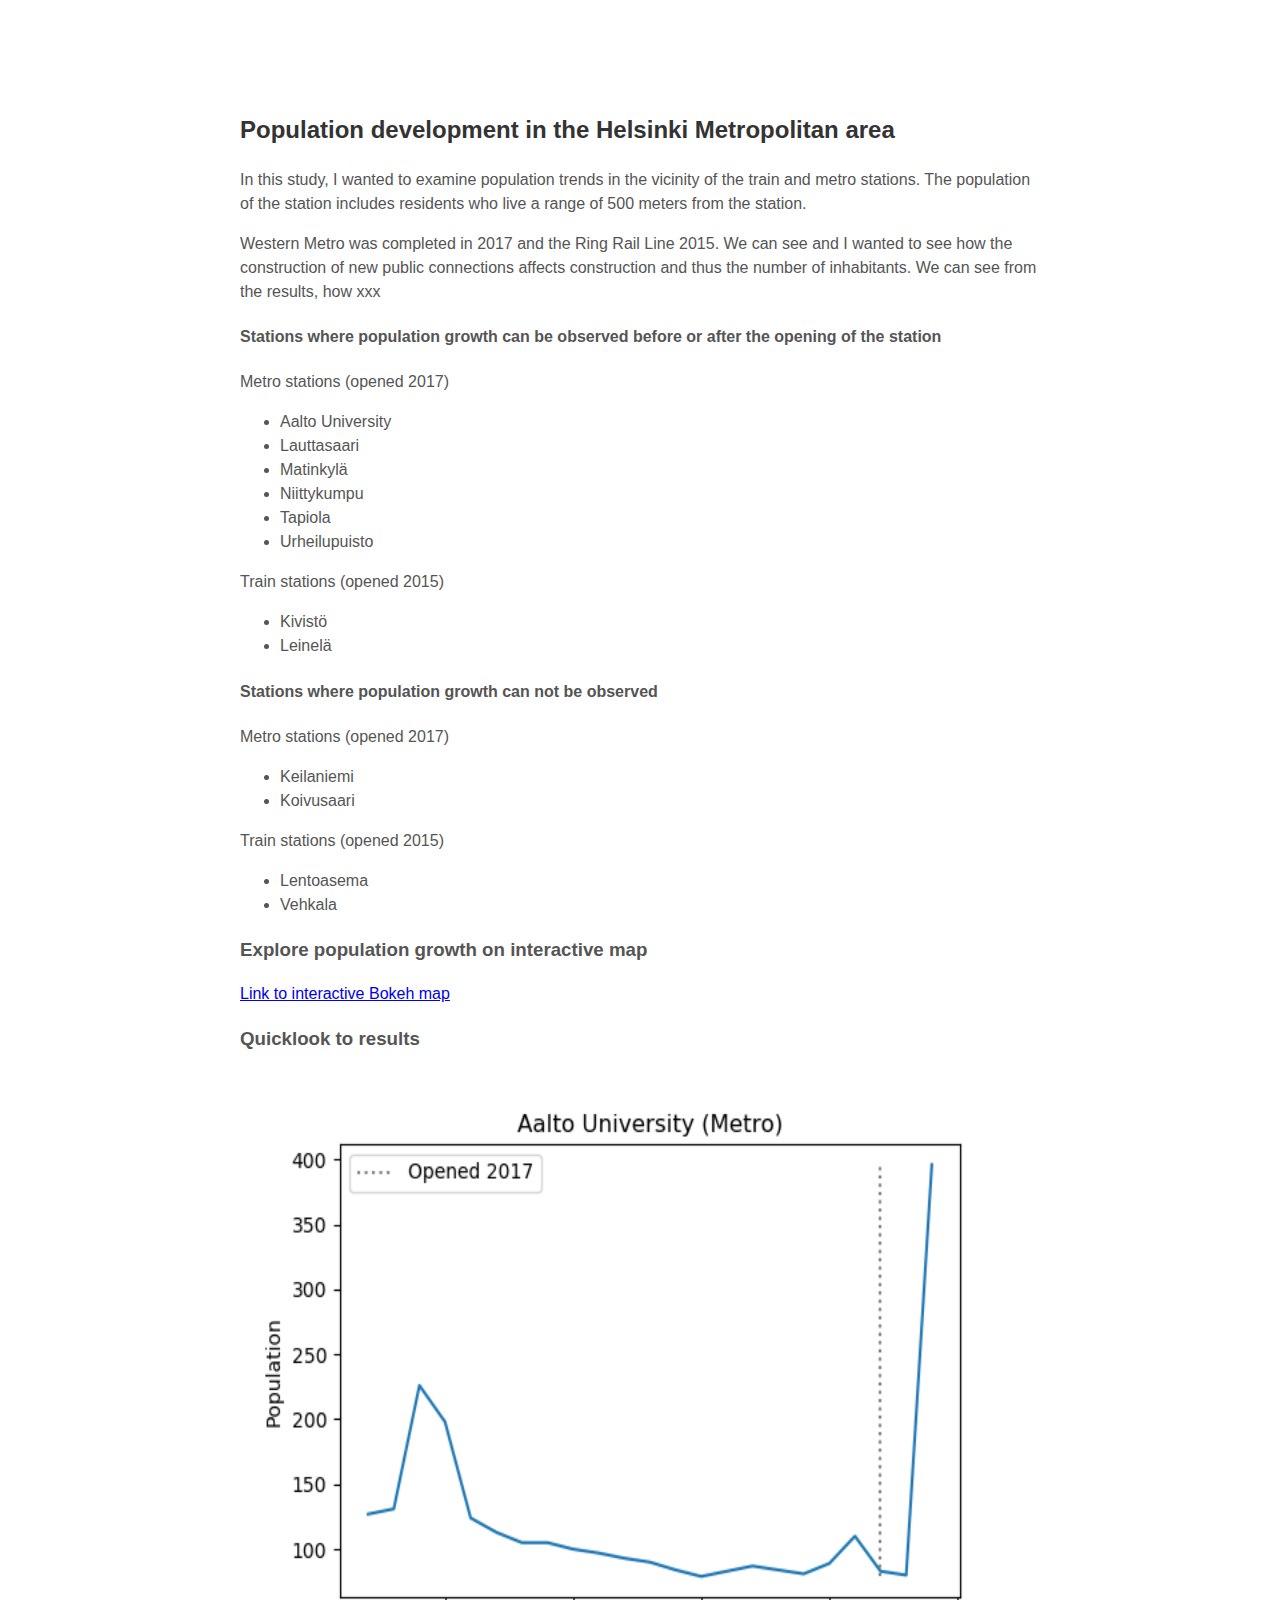
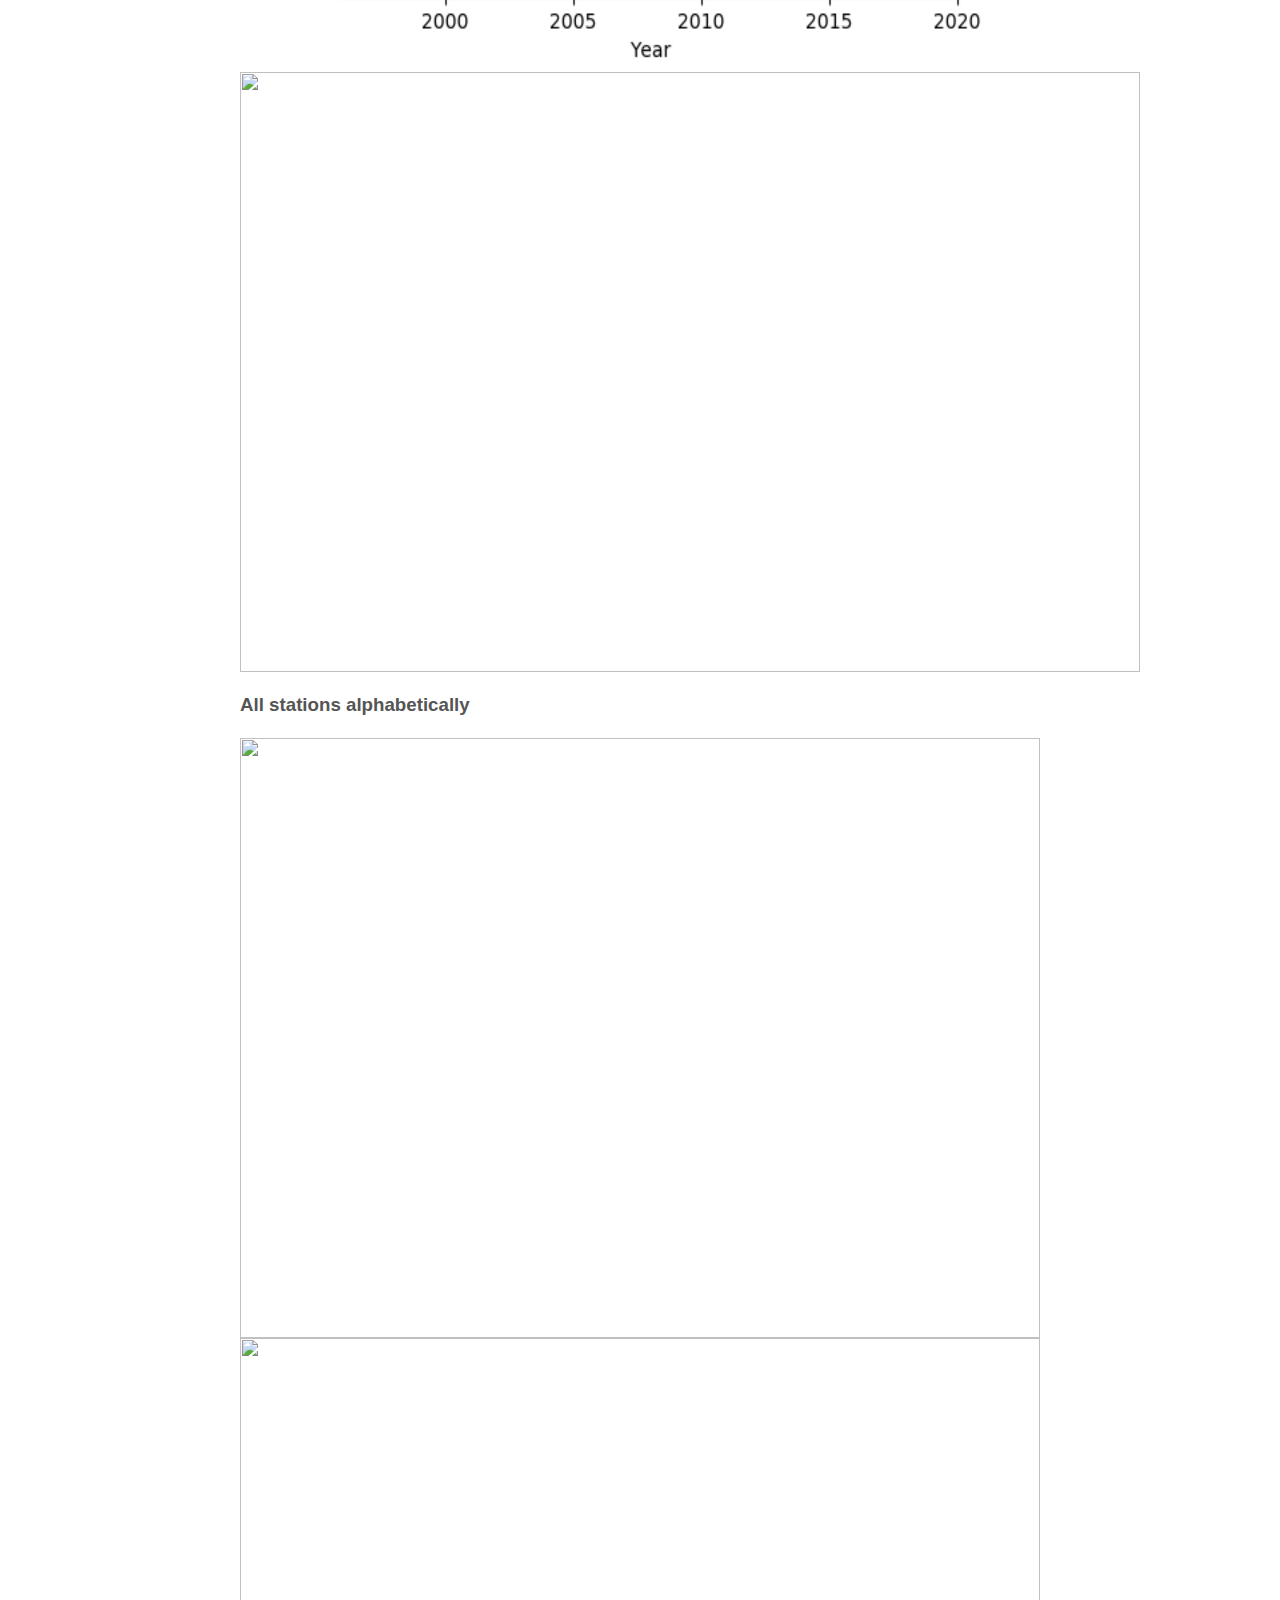
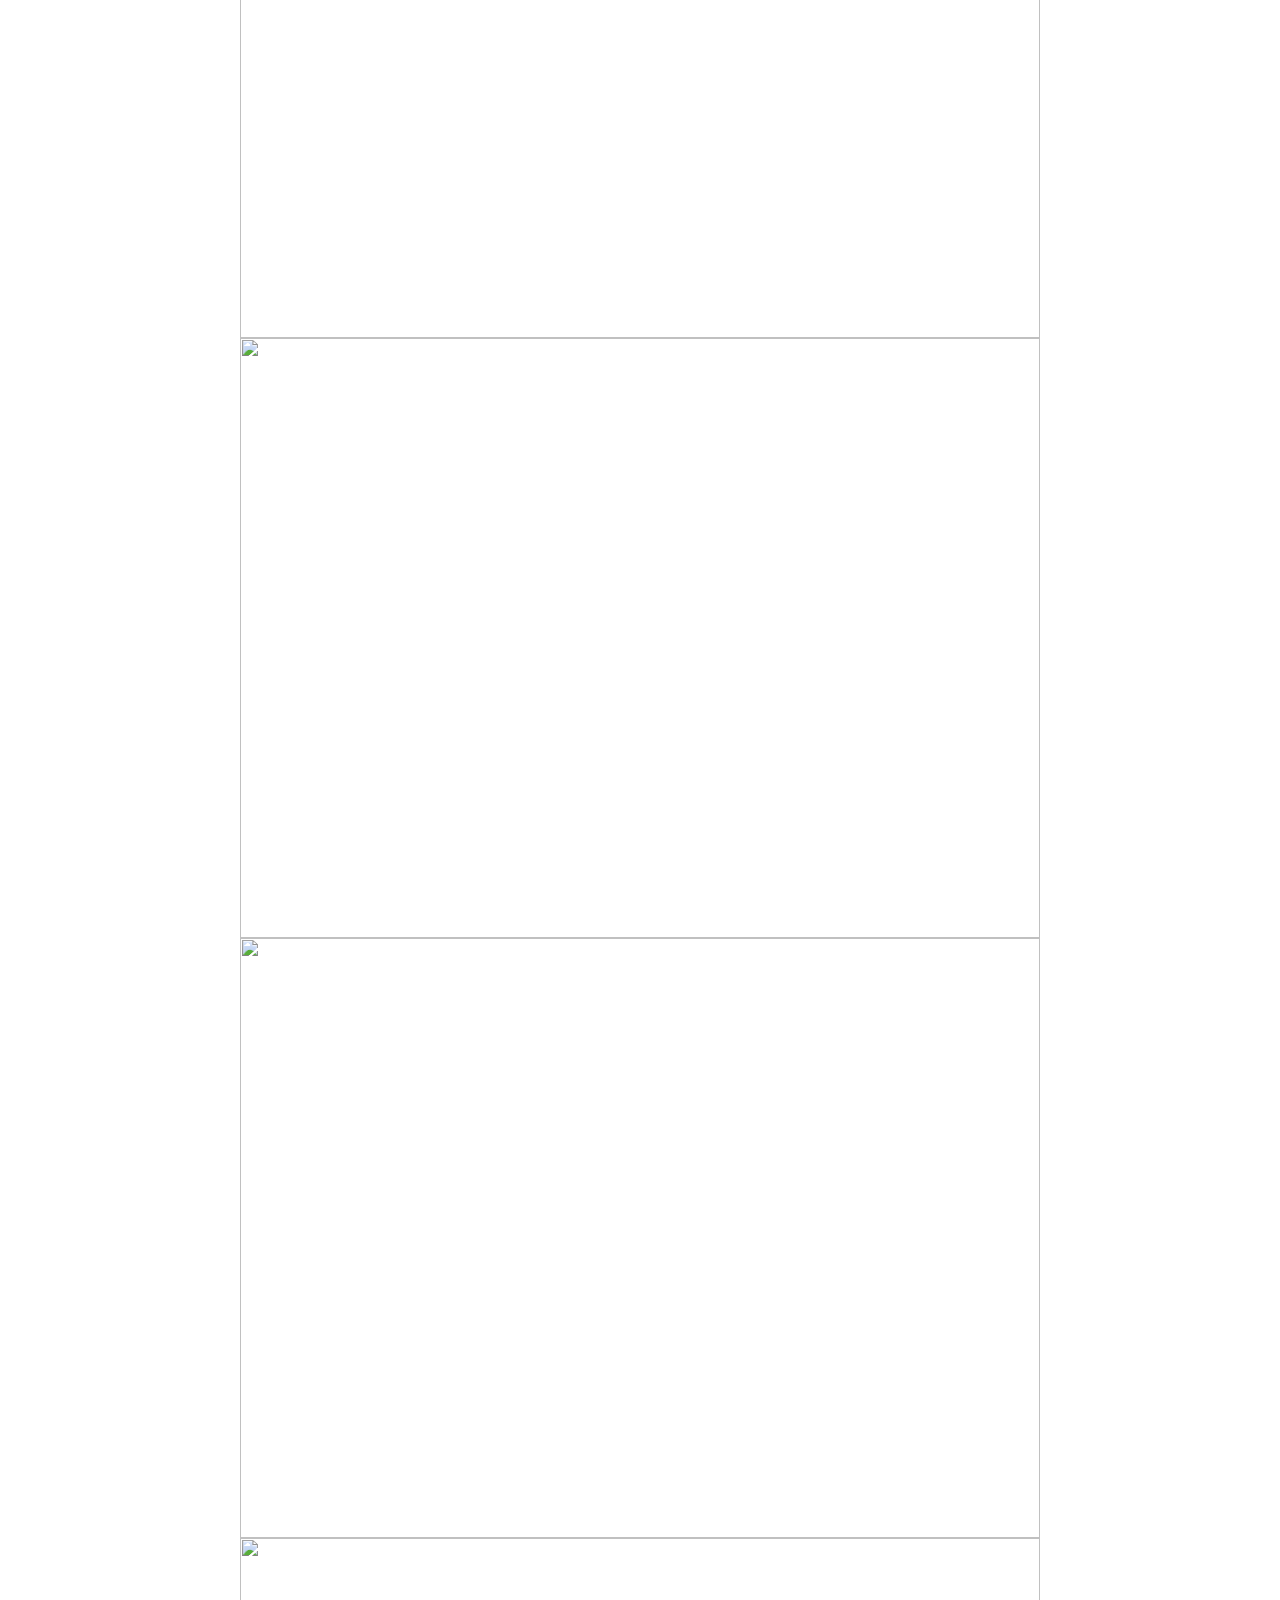
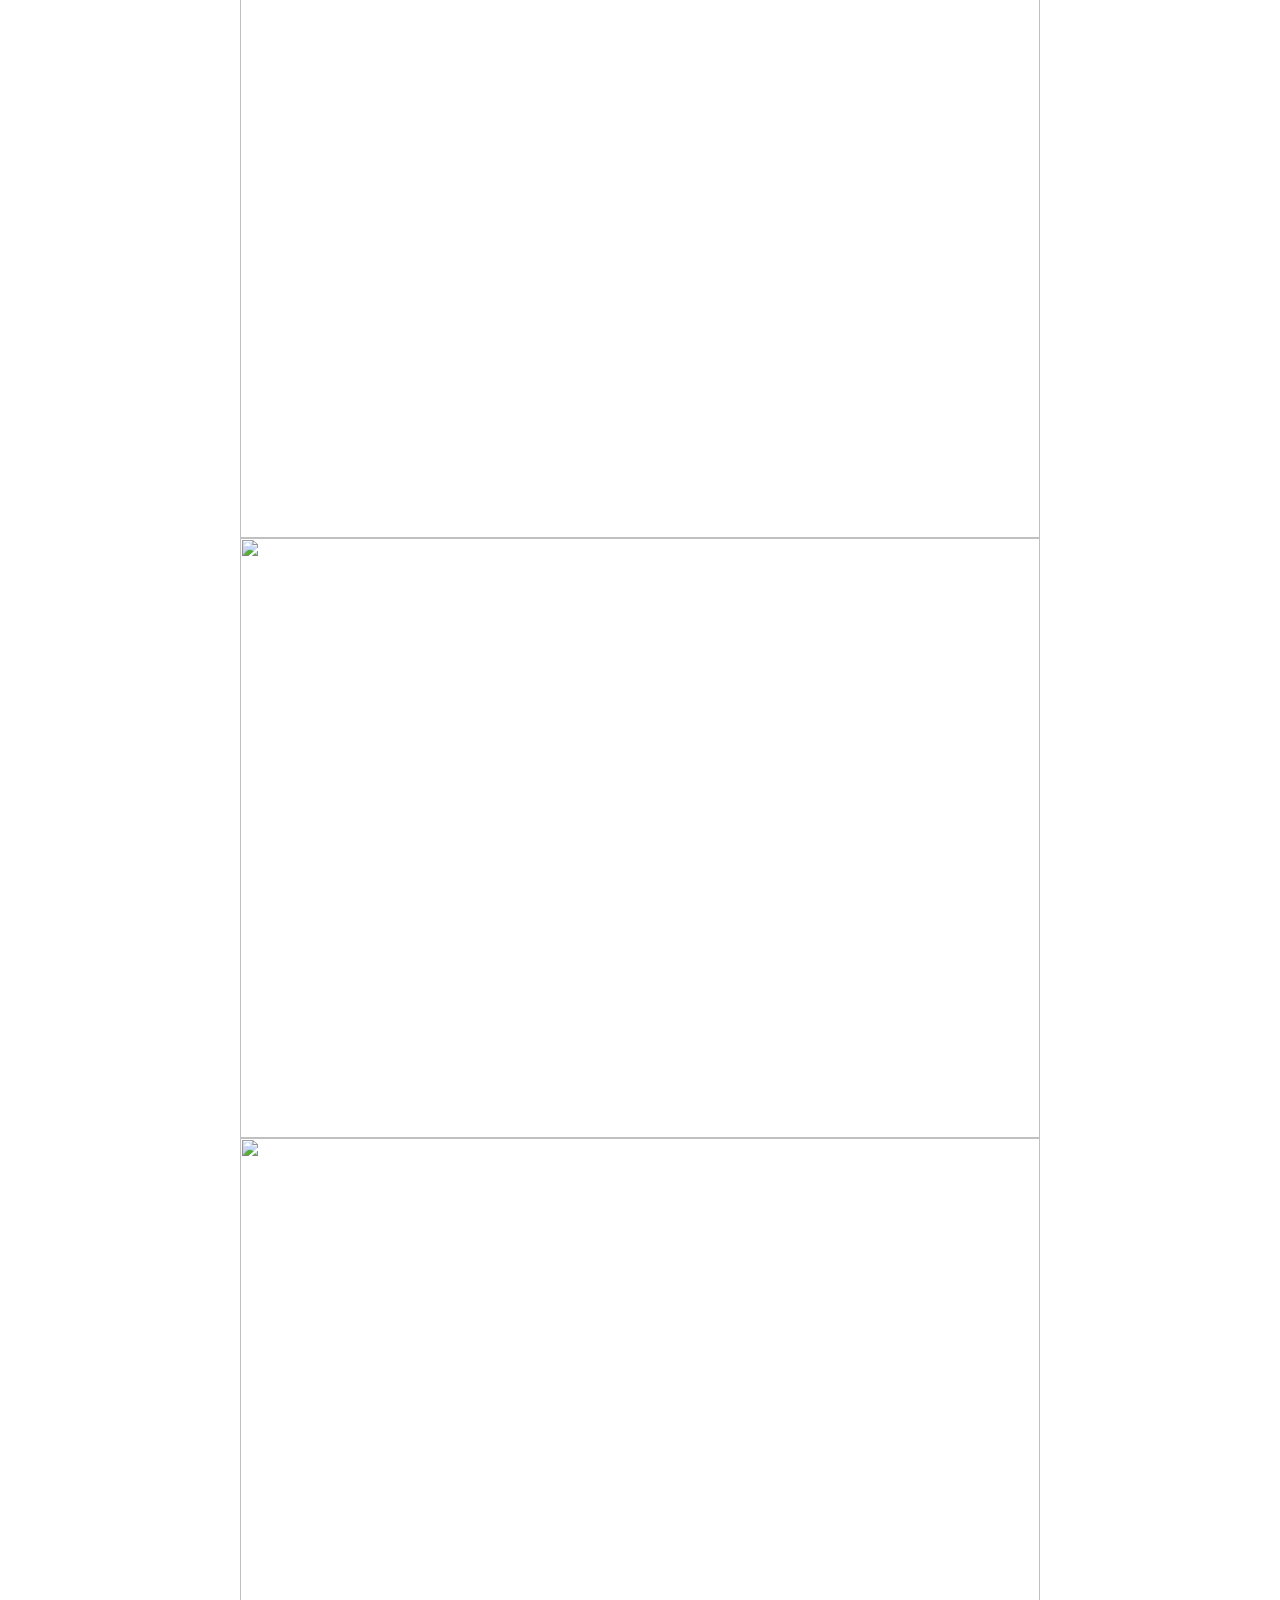
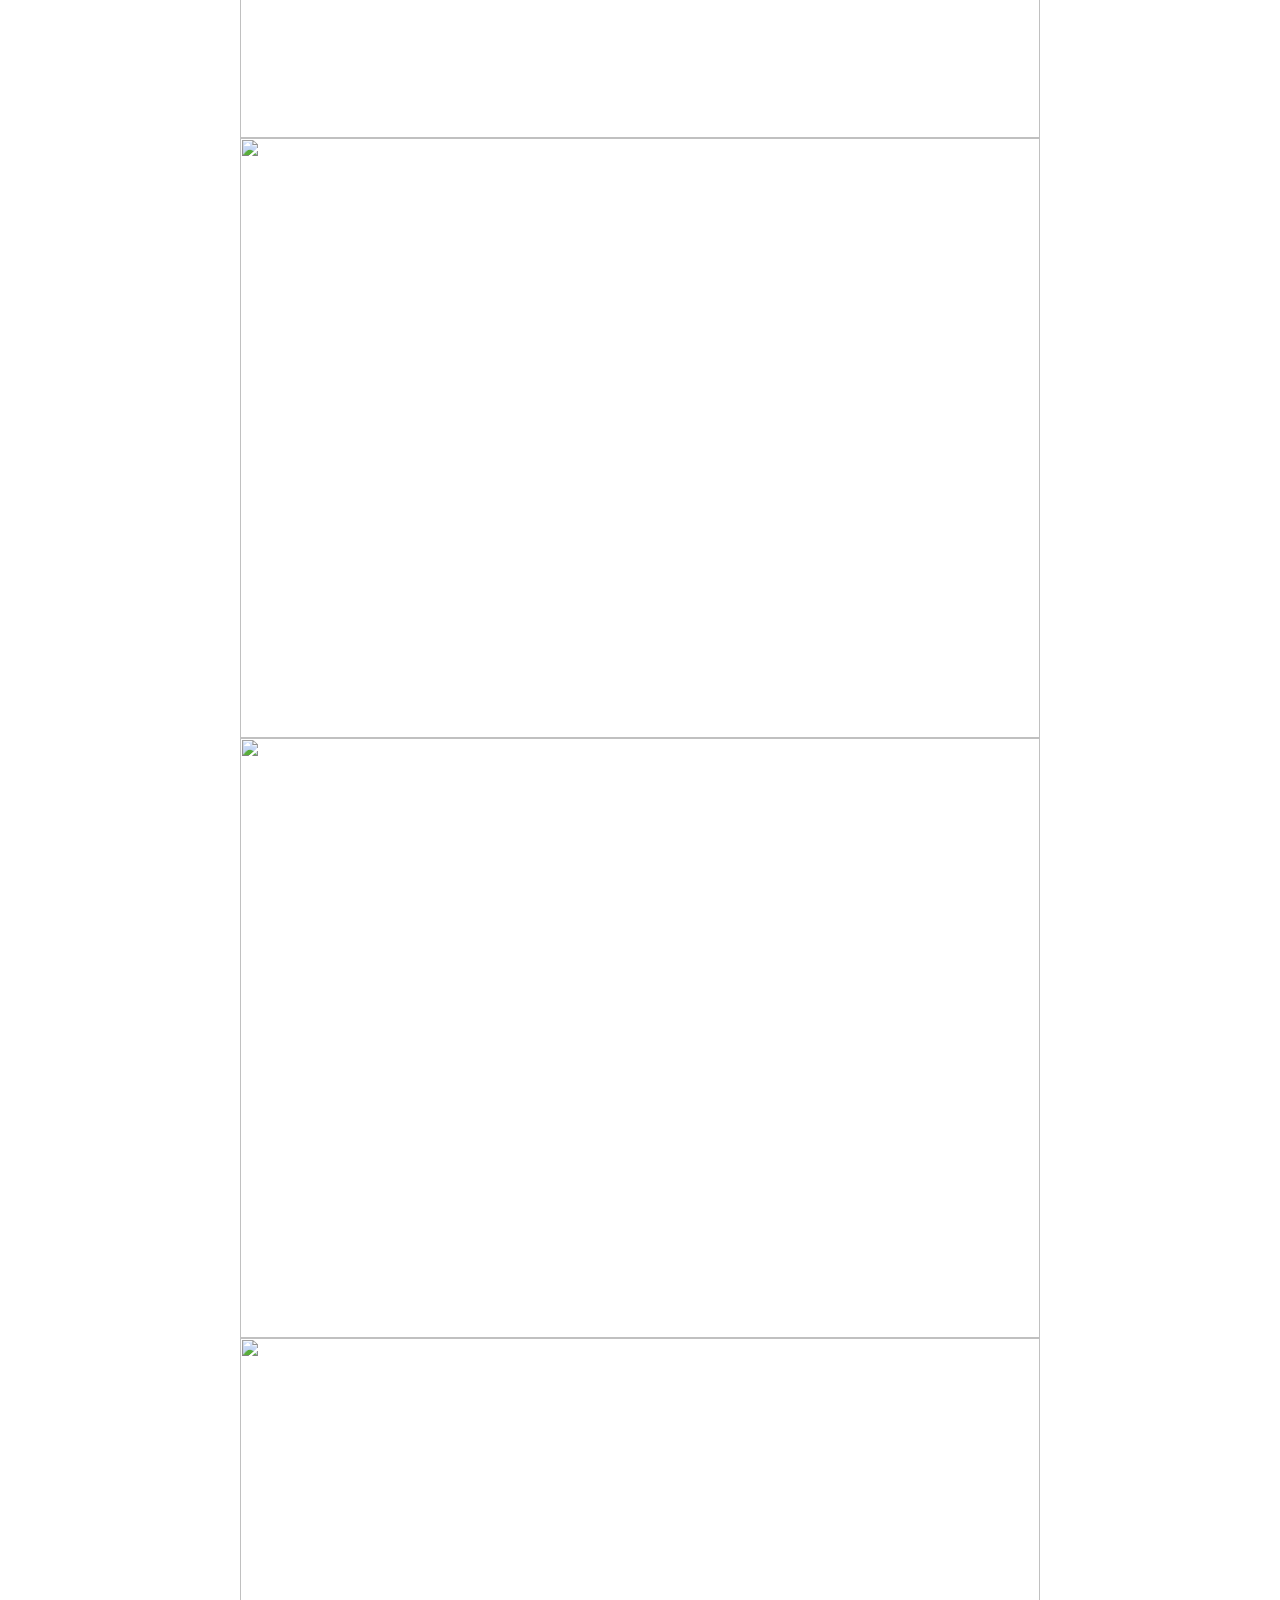
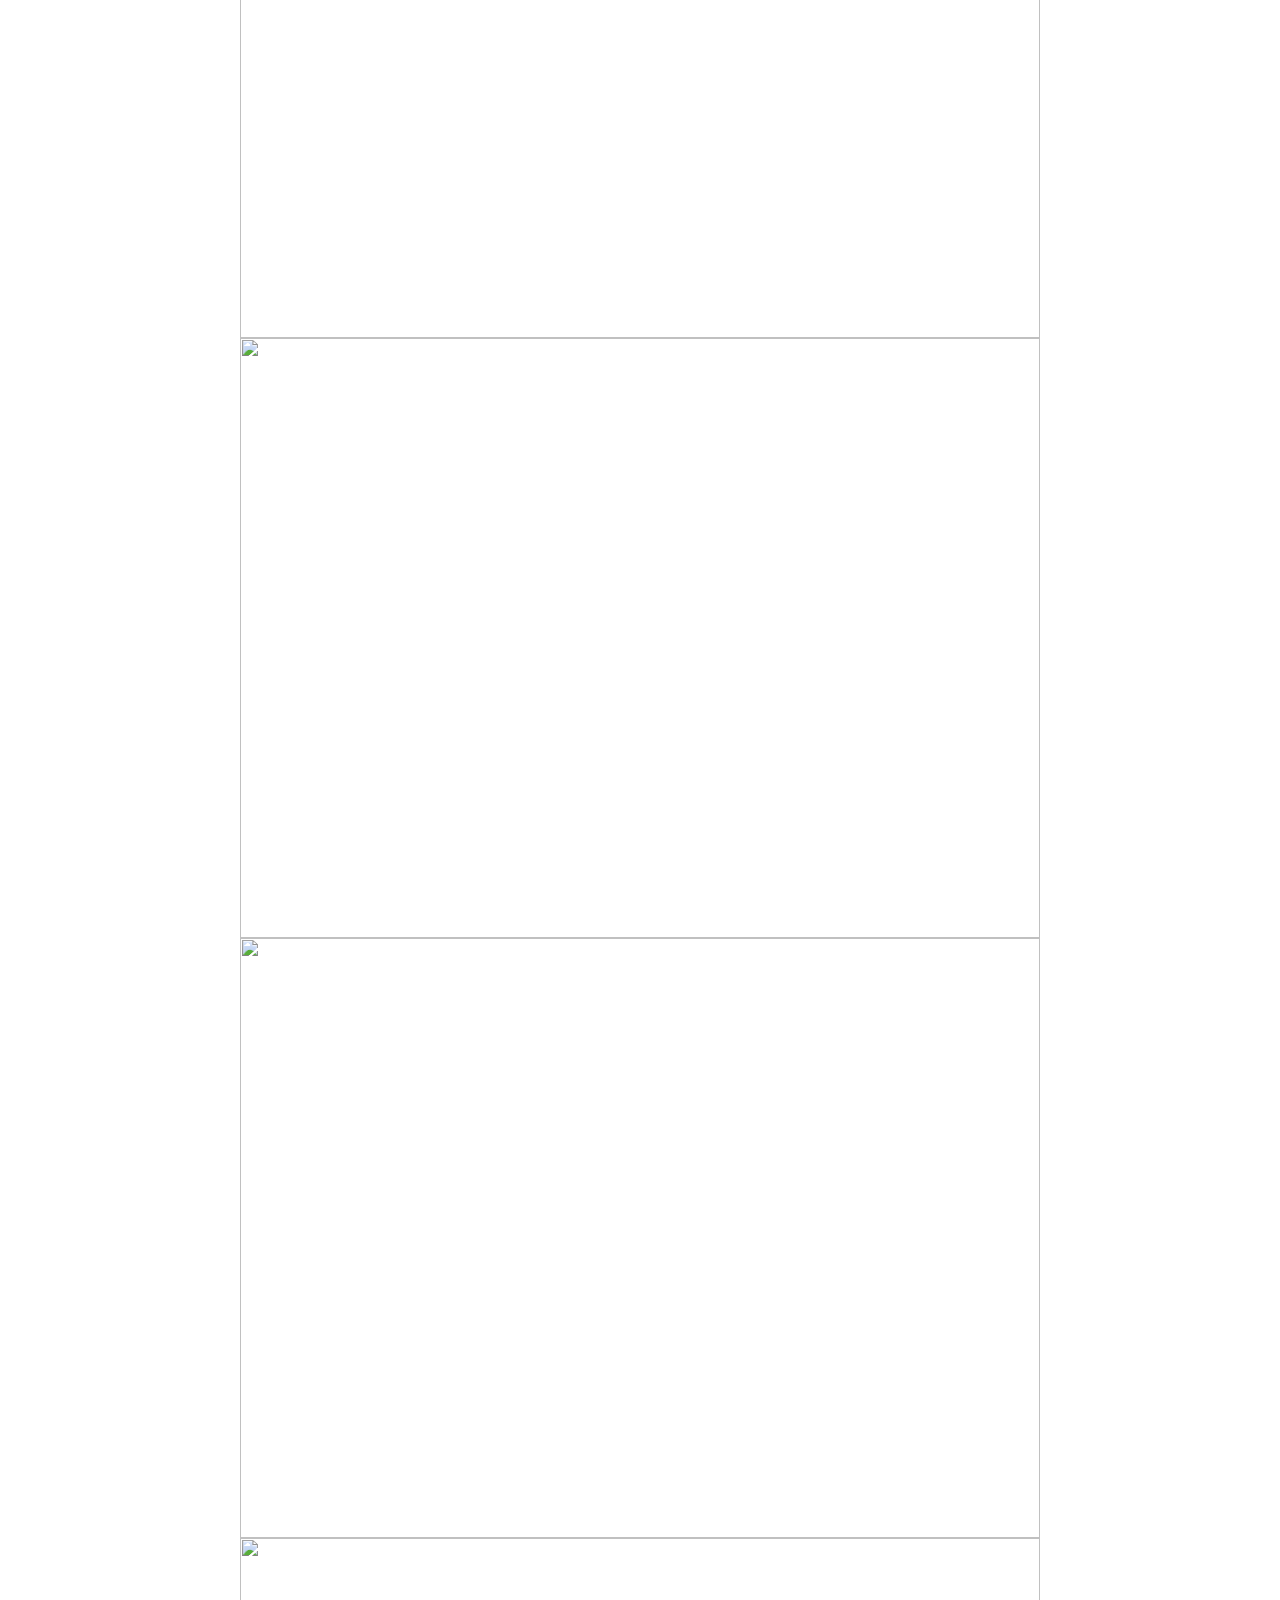
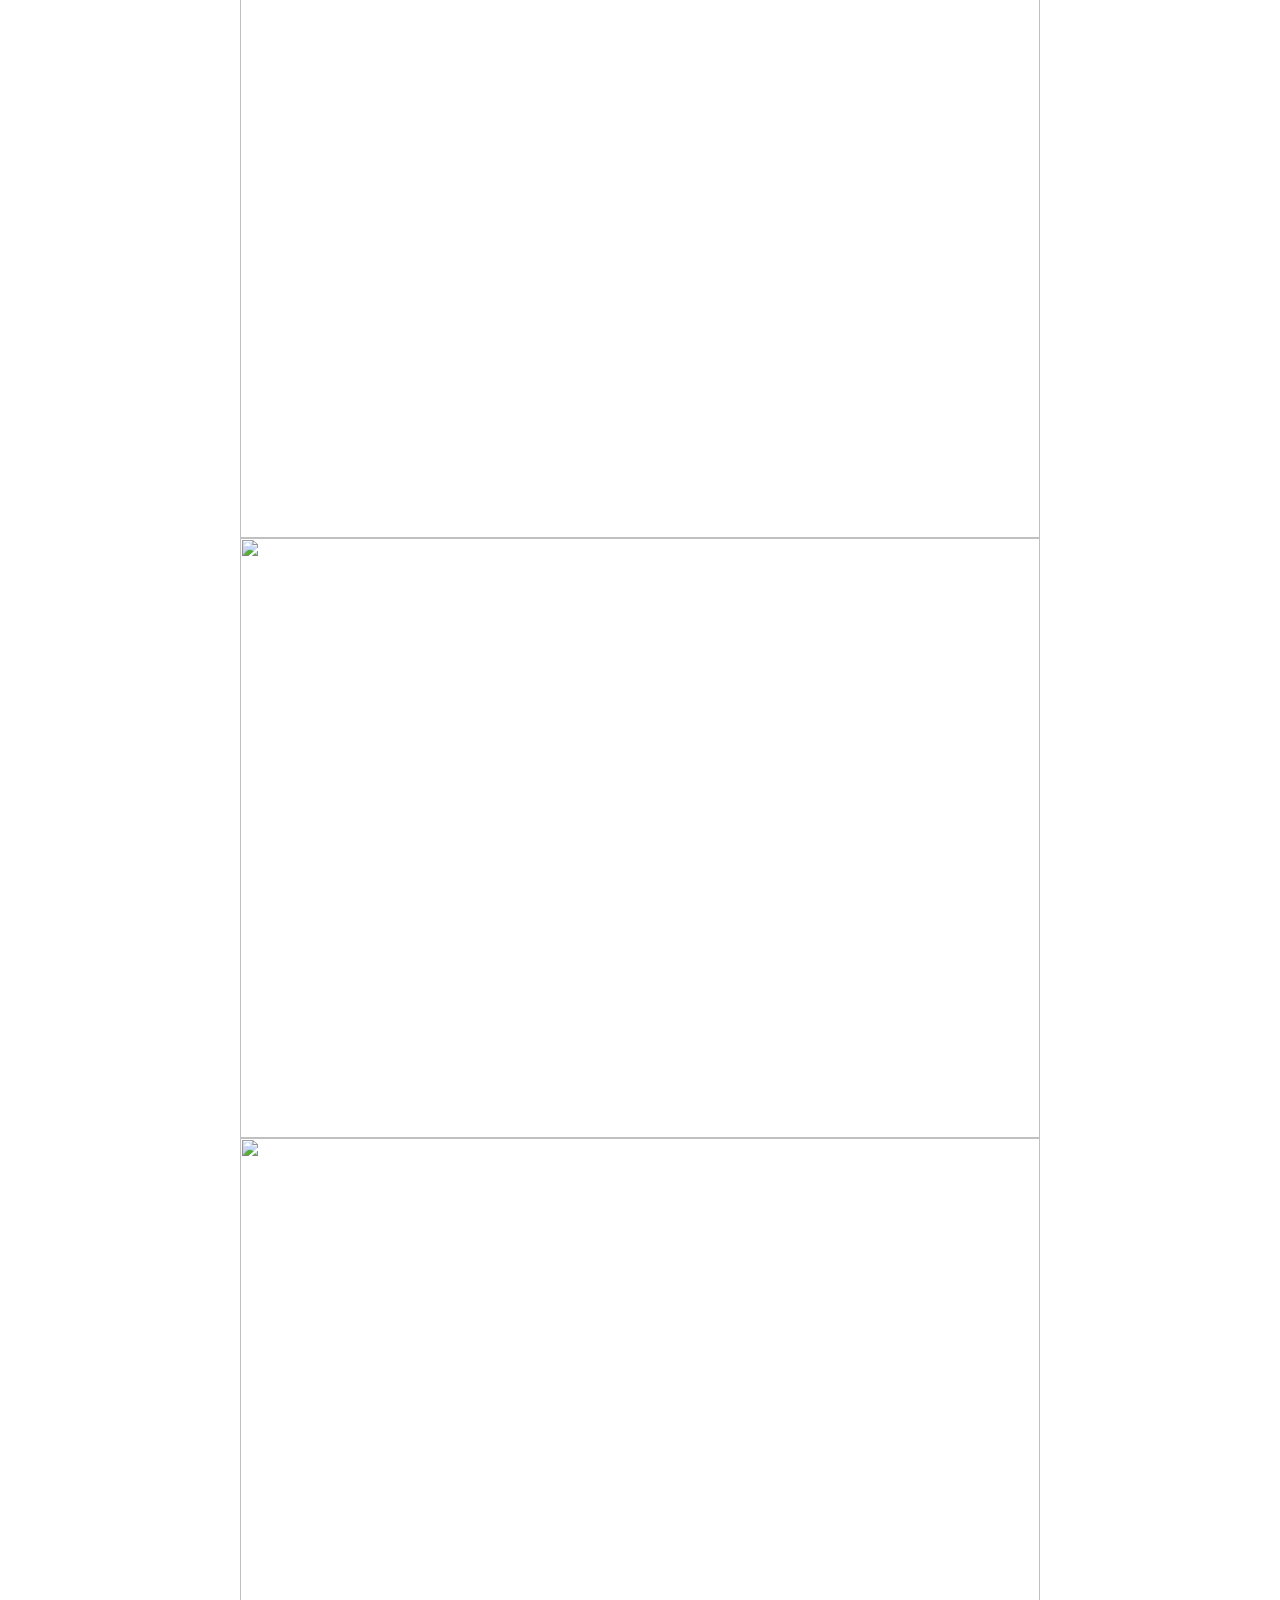
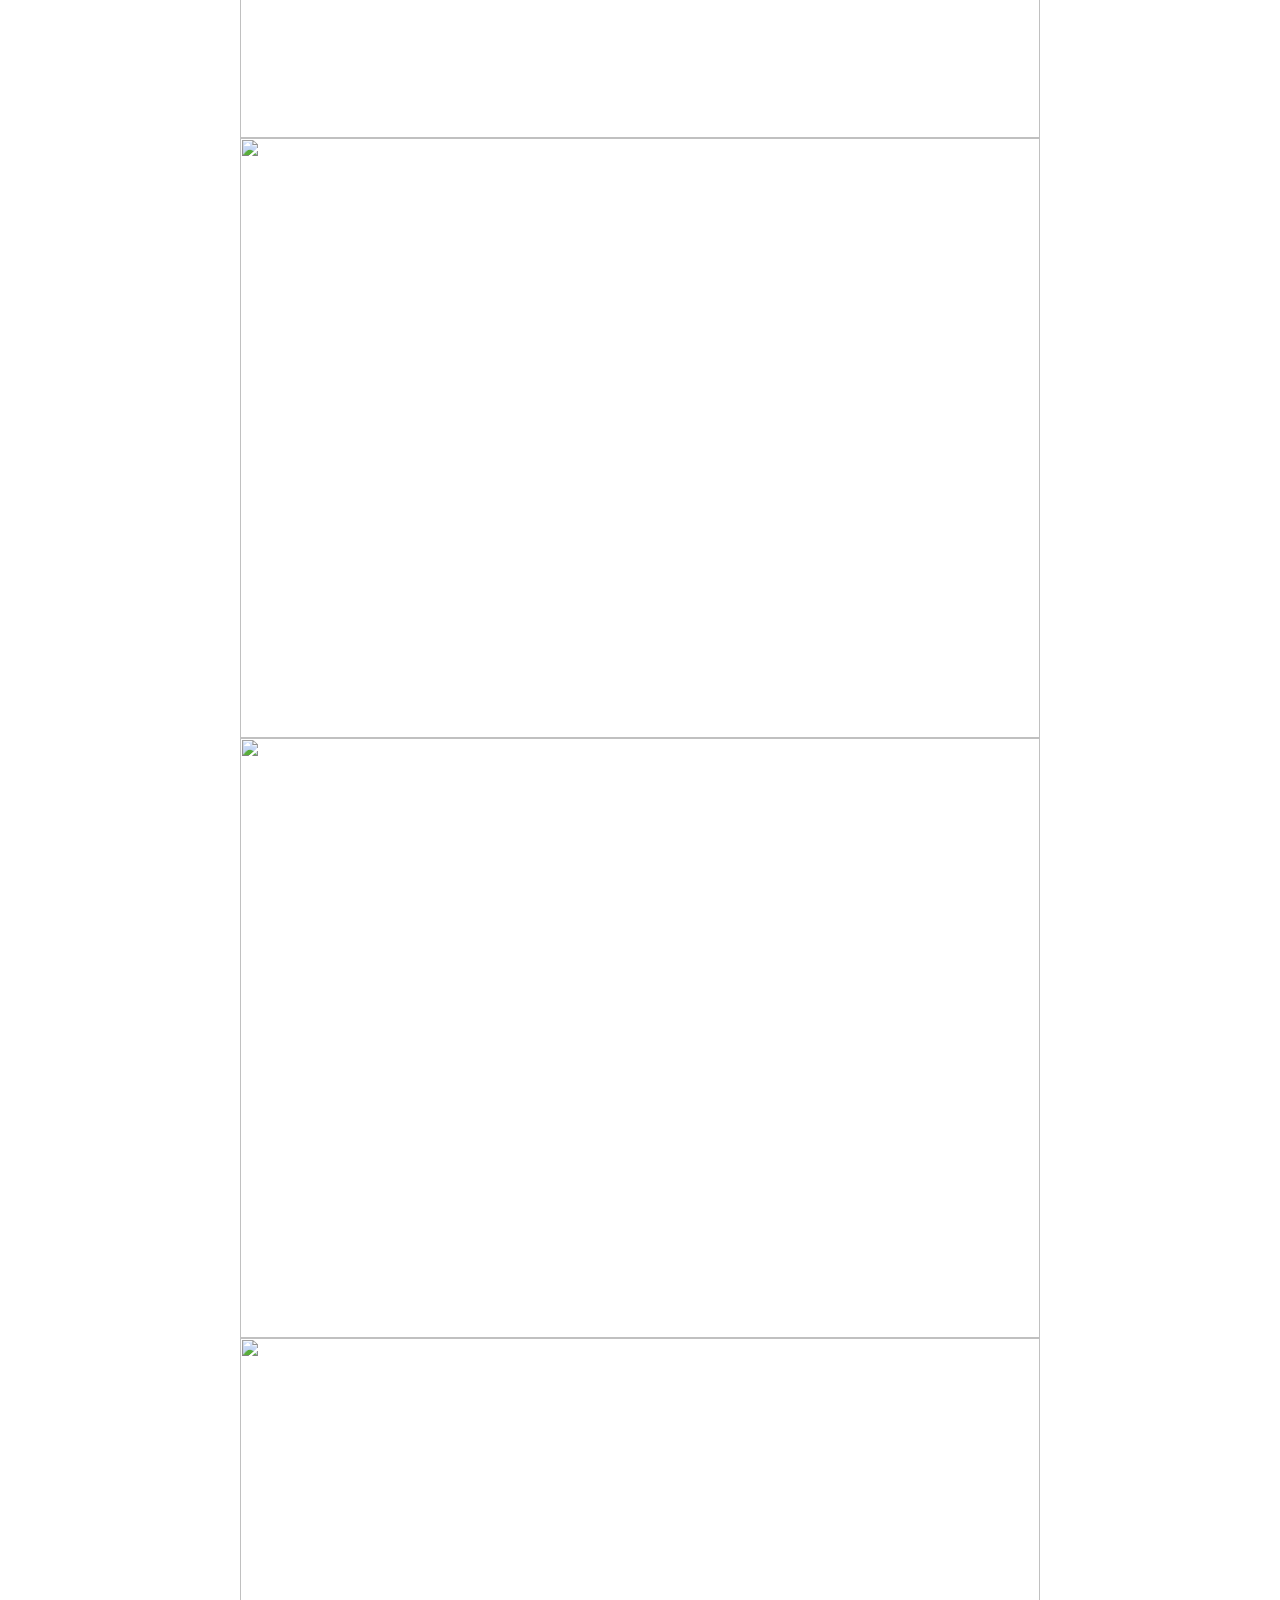
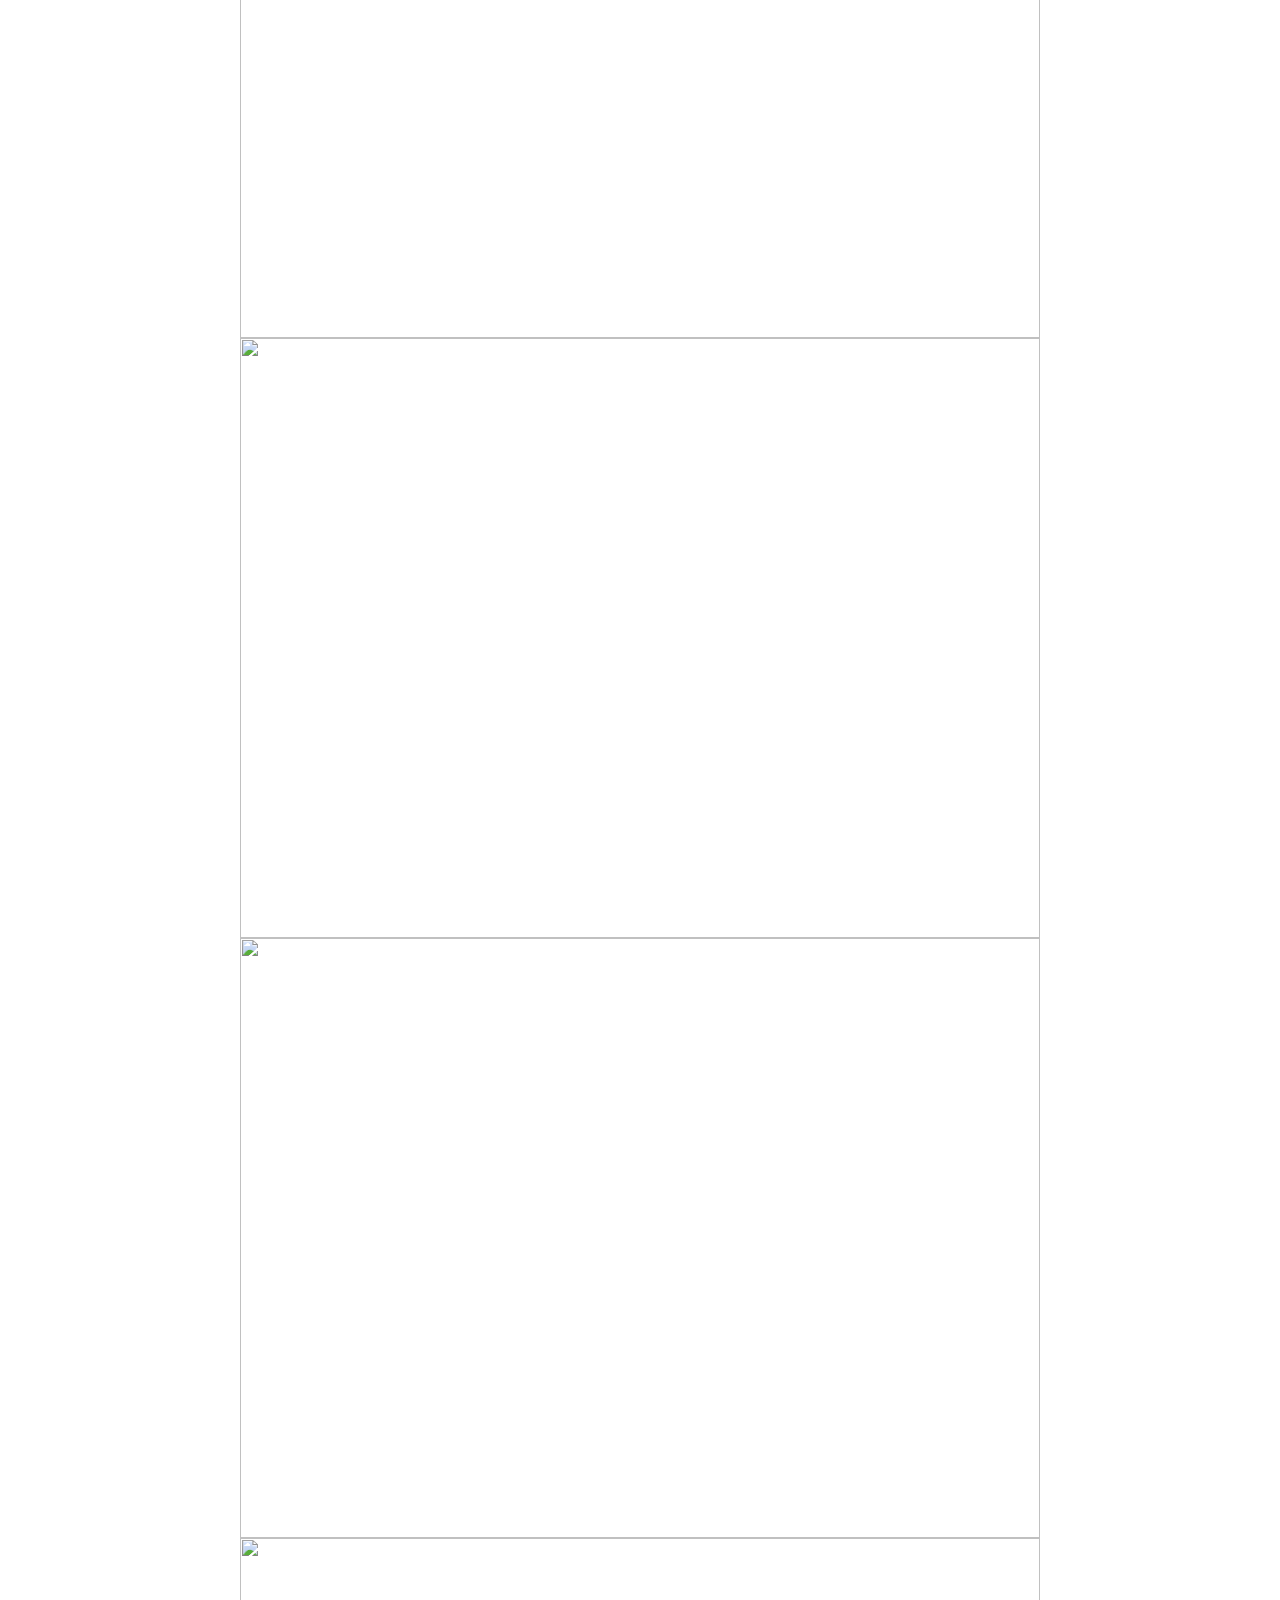
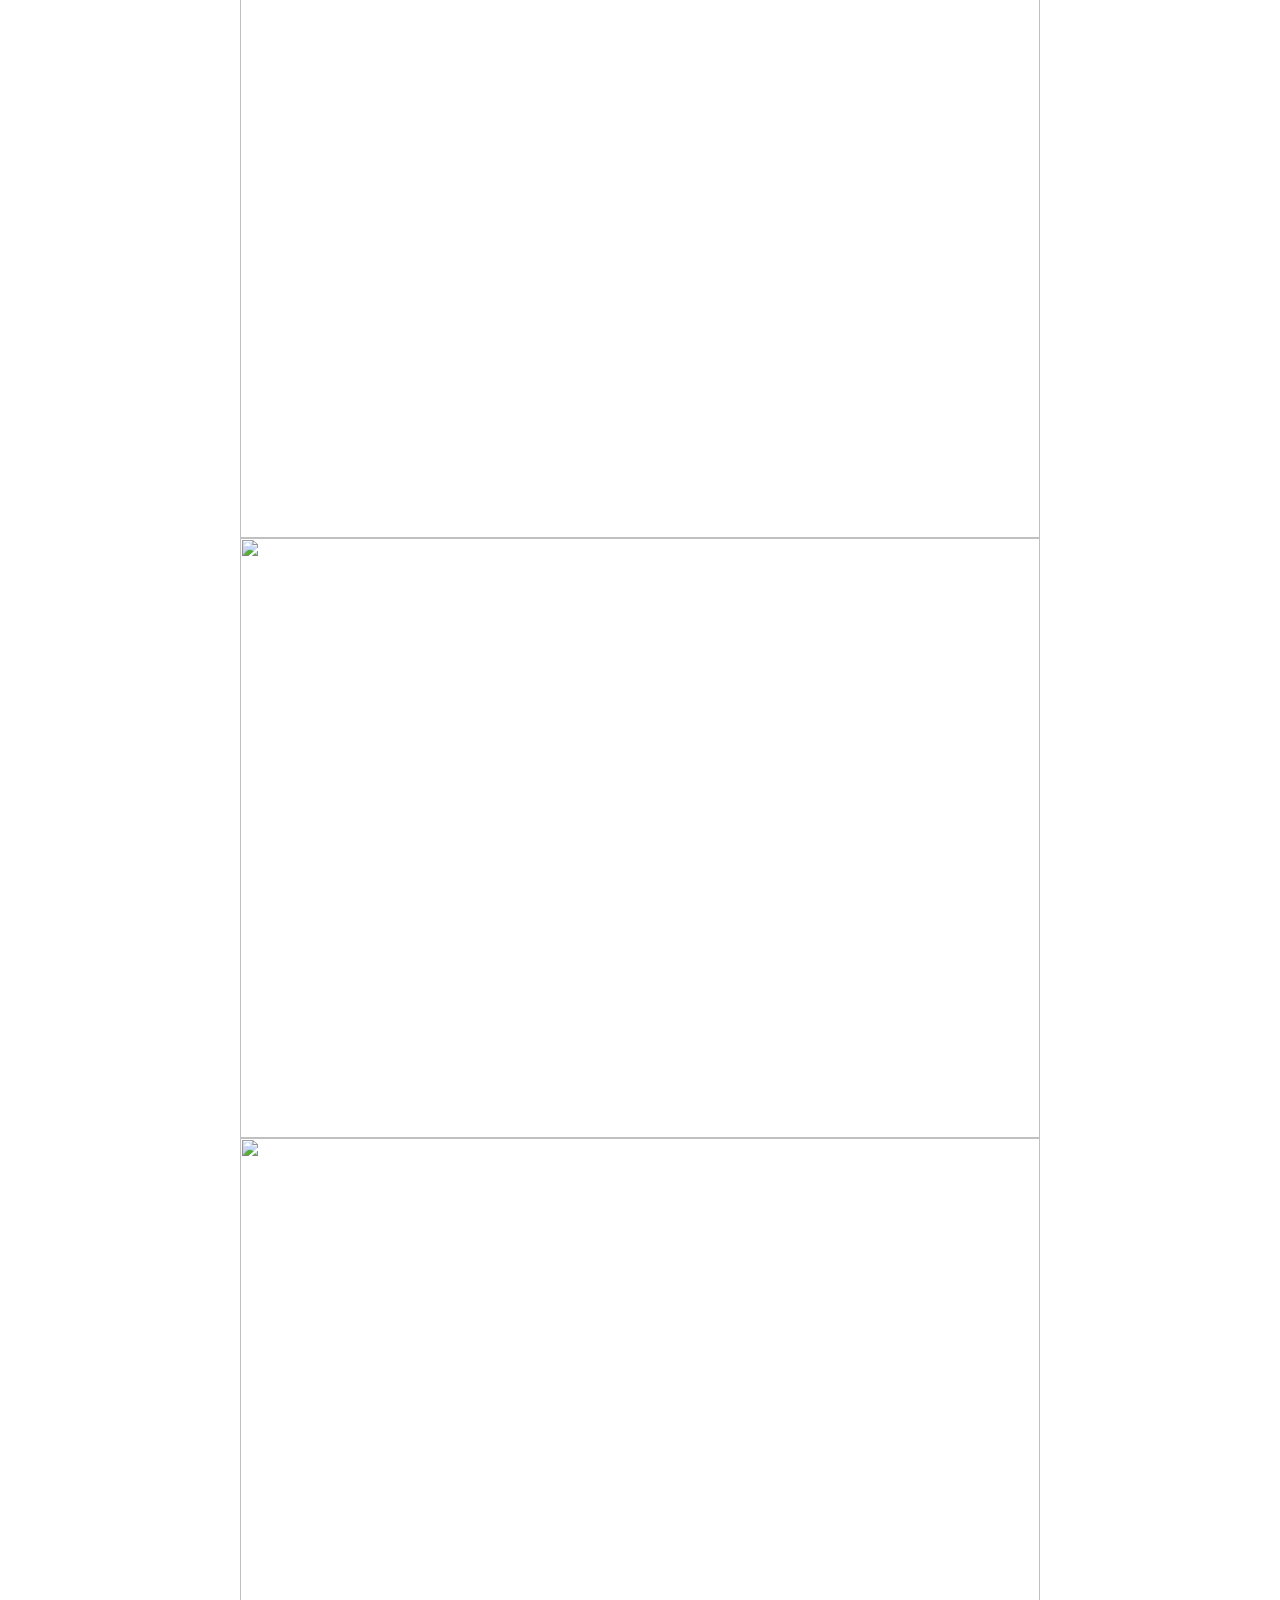
==== commit 2ee7e0ff: "List of growing and not growing stations" ====
--- a/docs/index.html
+++ b/docs/index.html
@@ -6,16 +6,7 @@
   <meta name="generator" content="pandoc" />
   <title></title>
   <style type="text/css">code{white-space: pre;}</style>
-  <link rel="stylesheet" href="style.css">
-    
-    <!-- Testaa toimiiko upotus -->
-    <script src="jquery.js"></script> 
-    <script> 
-    $(function(){
-      $("#StationsPopulation").load("StationsPopulation.html"); 
-    });
-    </script> 
-    
+  <link rel="stylesheet" href="style.css">    
 </head>
 
 <body>
@@ -24,24 +15,50 @@
 
 <p>In this study, I wanted to examine population trends in the vicinity of the train and metro stations. The population of the station includes residents who live a range of 500 meters from the station.</p>
 
-<p>Western Metro was completed in 2017 and the Ring Rail Line 2015 and I wanted to see how the construction of new public connections affects construction and thus the number of inhabitants. We can see from the results, how xxx</p>
+<p>Western Metro was completed in 2017 and the Ring Rail Line 2015. We can see  and I wanted to see how the construction of new public connections affects construction and thus the number of inhabitants. We can see from the results, how xxx</p>
     
-    <p>Asemat joissa avaamisen jälkeen kasvua</p>
+<h4>Stations where population growth can be observed before or after the opening of the station</h4>
     
-    <p>Asemat joissa avaamisella ei vaikutusta</p>
+<p>Metro stations (opened 2017)</p>
+<ul>
+    <li>Aalto University</li>
+    <li>Lauttasaari</li>
+    <li>Matinkylä</li>
+    <li>Niittykumpu</li>
+    <li>Tapiola</li>
+    <li>Urheilupuisto</li>
+</ul>  
 
-<h3>Explore data on interactive map</h3>
+<p>Train stations (opened 2015)</p>
+<ul>
+    <li>Kivistö</li>
+    <li>Leinelä</li>
+</ul>  
 
-<!-- Upotus tähän, jos toimii -->
-<div id="StationsPopulation"></div>
+
+<h4>Stations where population growth can not be observed</h4>
     
+<p>Metro stations (opened 2017)</p>
+<ul>
+    <li>Keilaniemi</li>
+    <li>Koivusaari</li>
+</ul>  
+
+<p>Train stations (opened 2015)</p>
+<ul>
+    <li>Lentoasema</li>
+    <li>Vehkala</li>
+</ul> 
+    
+    
+<h3>Explore population growth on interactive map</h3>
 <p><a href="https://saukkoriipi.github.io/StationsPopulation/StationsPopulation.html">Link to interactive Bokeh map</a></p>
     
-<h3>Quicklook to data</h3>
+<h3>Quicklook to results</h3>
 <img src="StationsGraph.gif" width="800" height="600">
 <img src="StationsPopulation.gif" width="900" height="600">
     
-<h3>Stations alphabetically</h3>
+<h3>All stations alphabetically</h3>
 <img src="stations_graphs/Aalto University.png" width="800" height="600">
 <img src="stations_graphs/Espoo.png" width="800" height="600">
 <img src="stations_graphs/Hakaniemi.png" width="800" height="600">
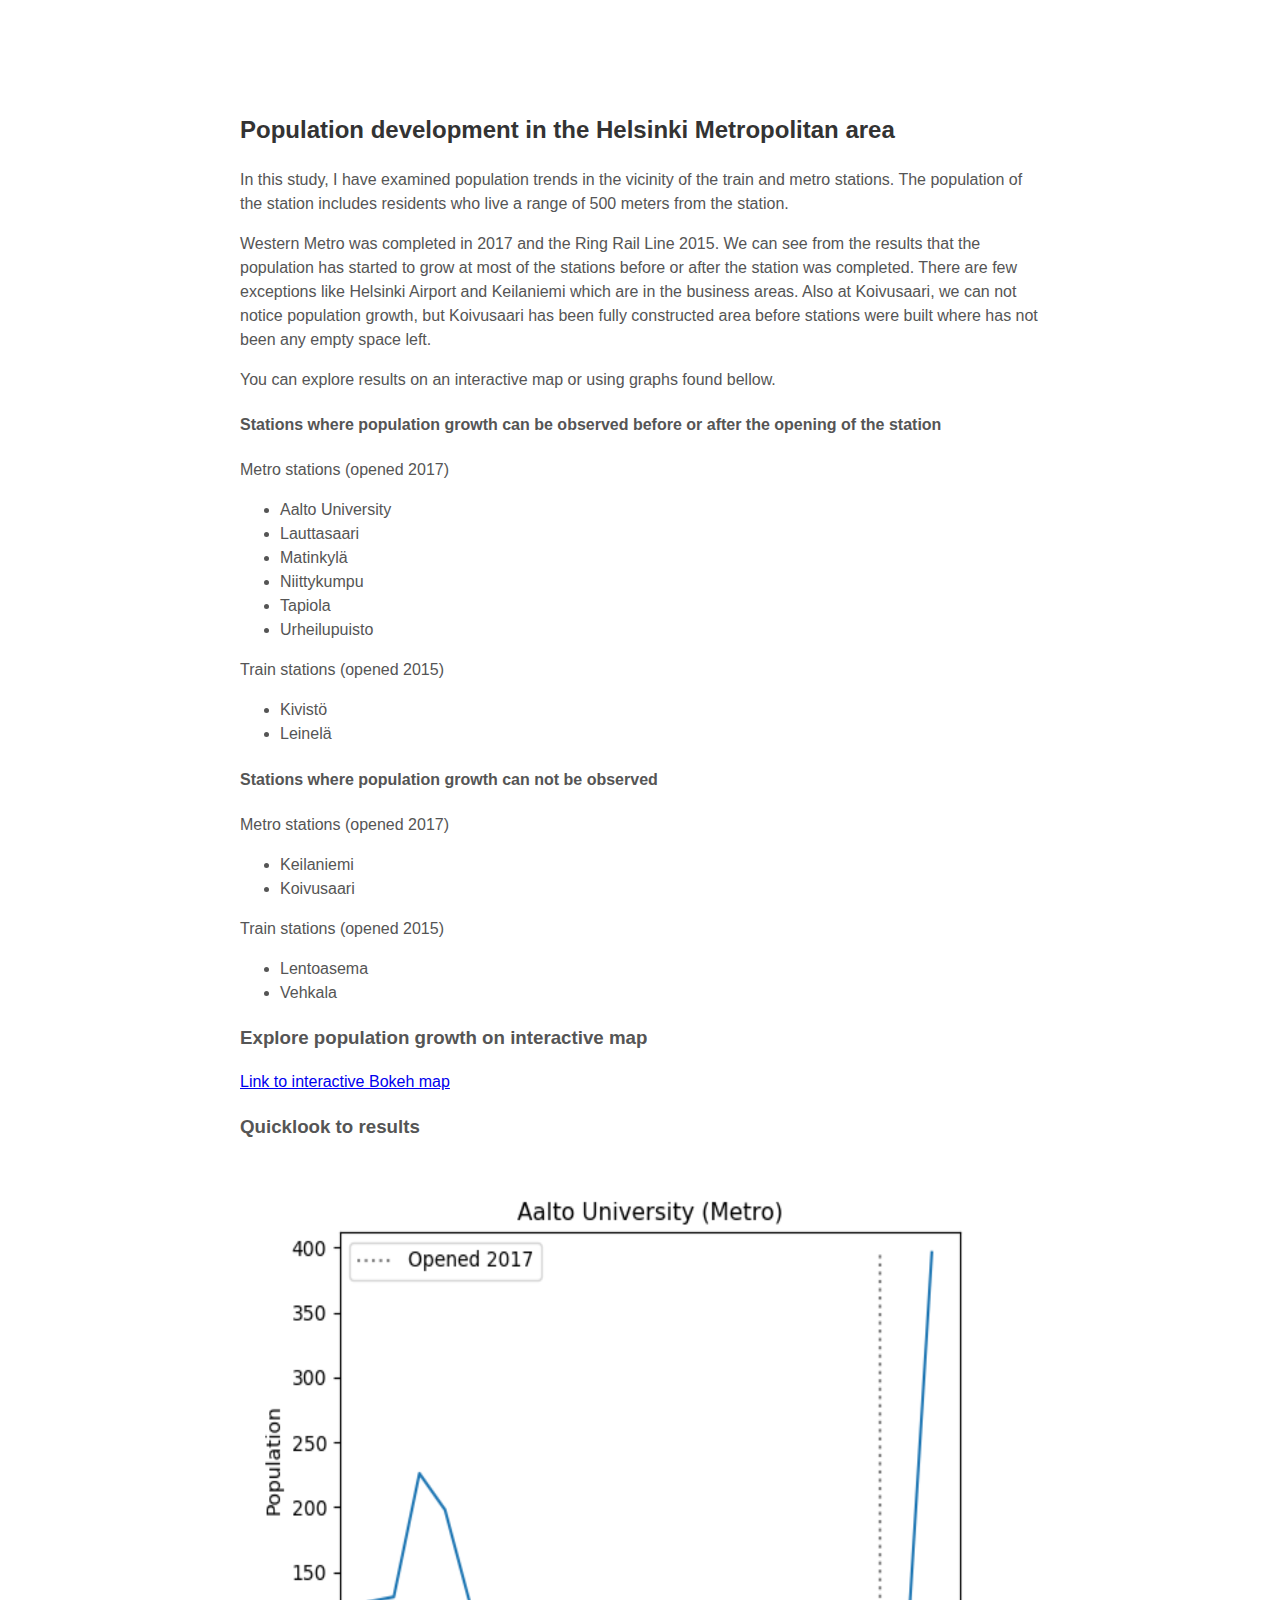
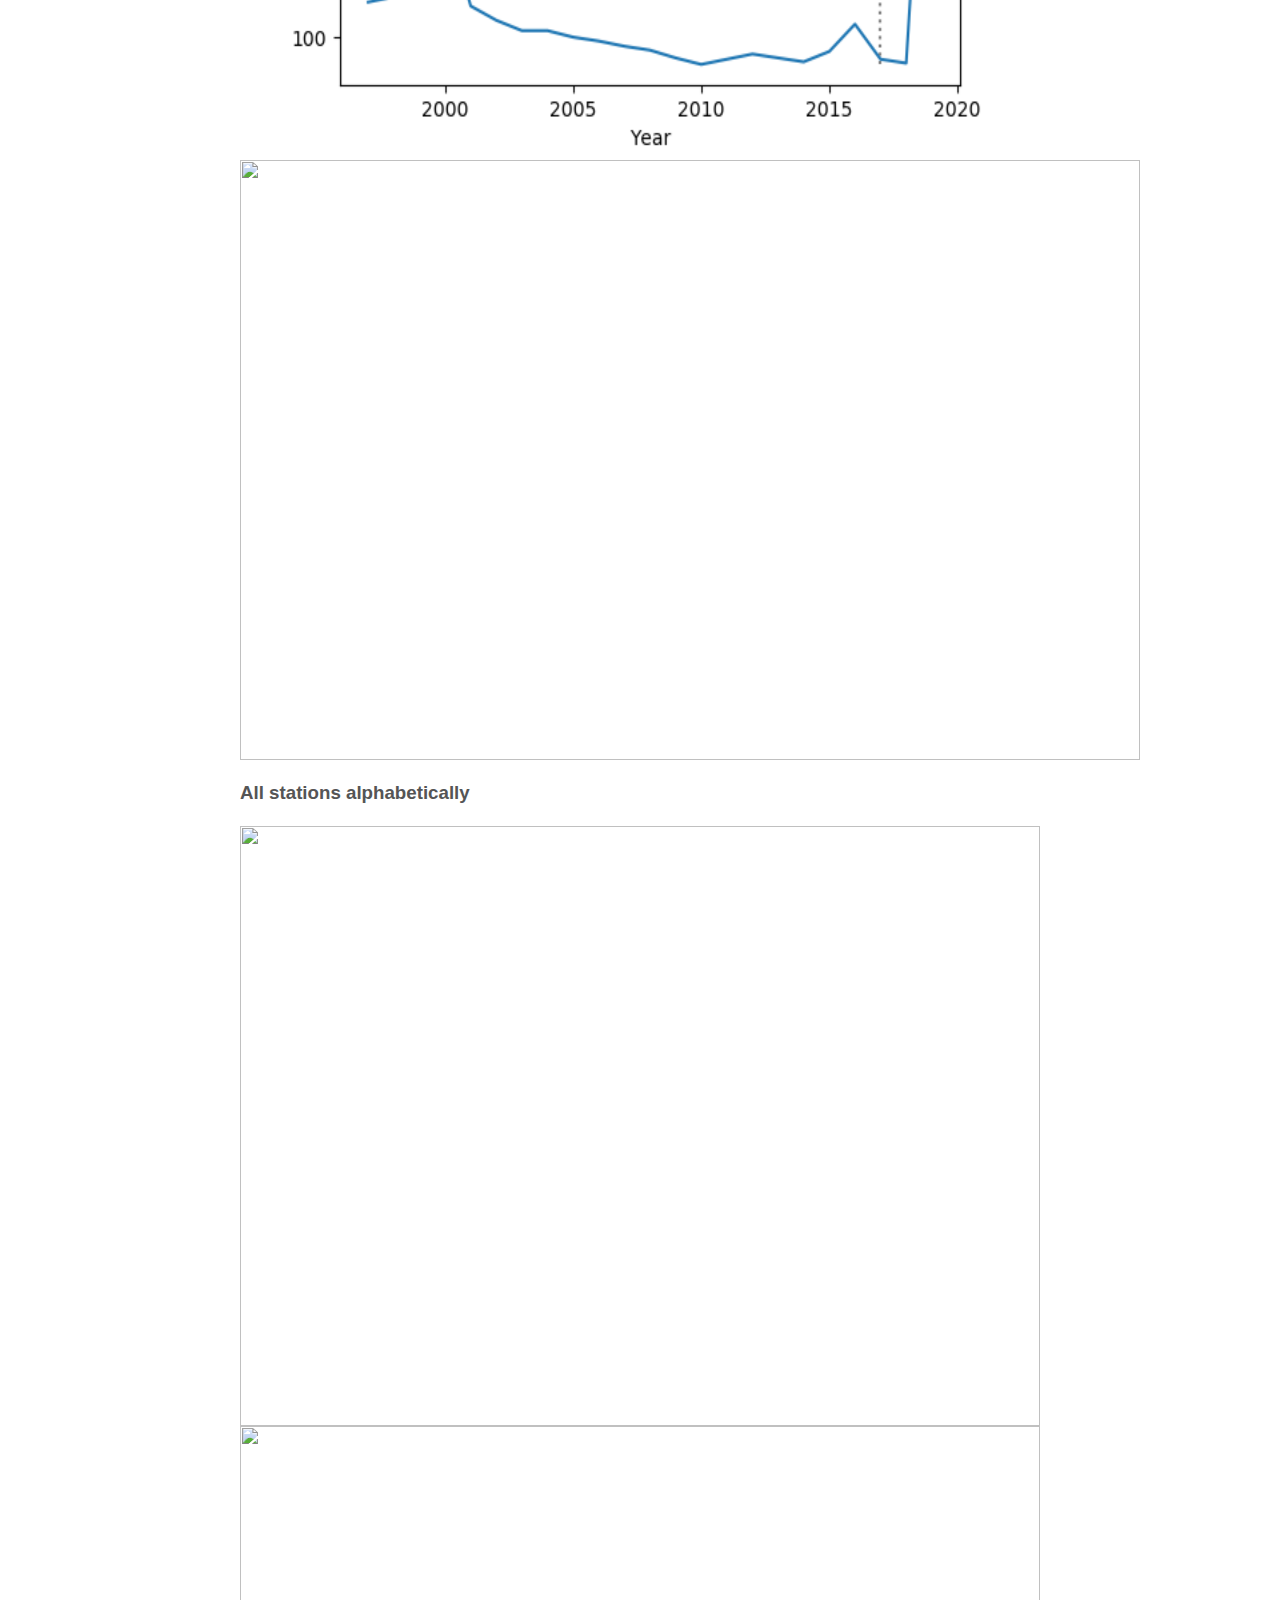
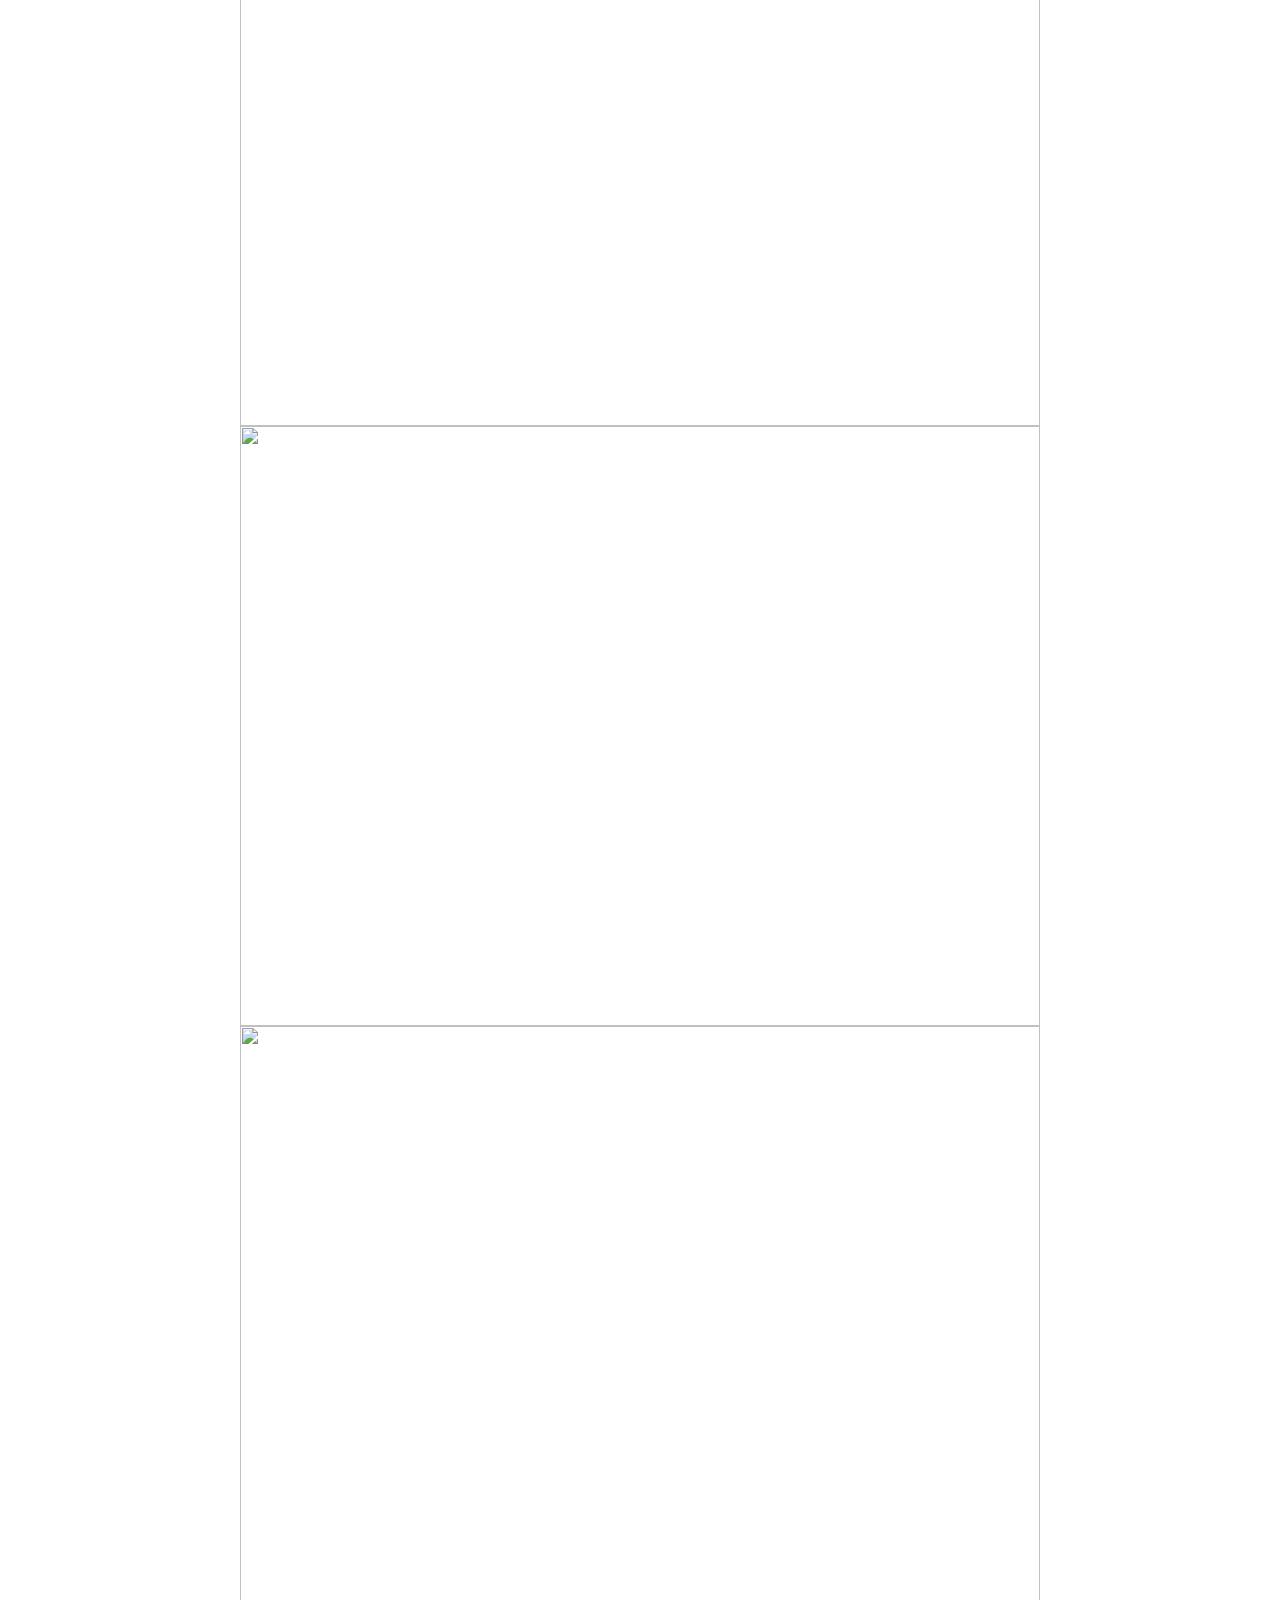
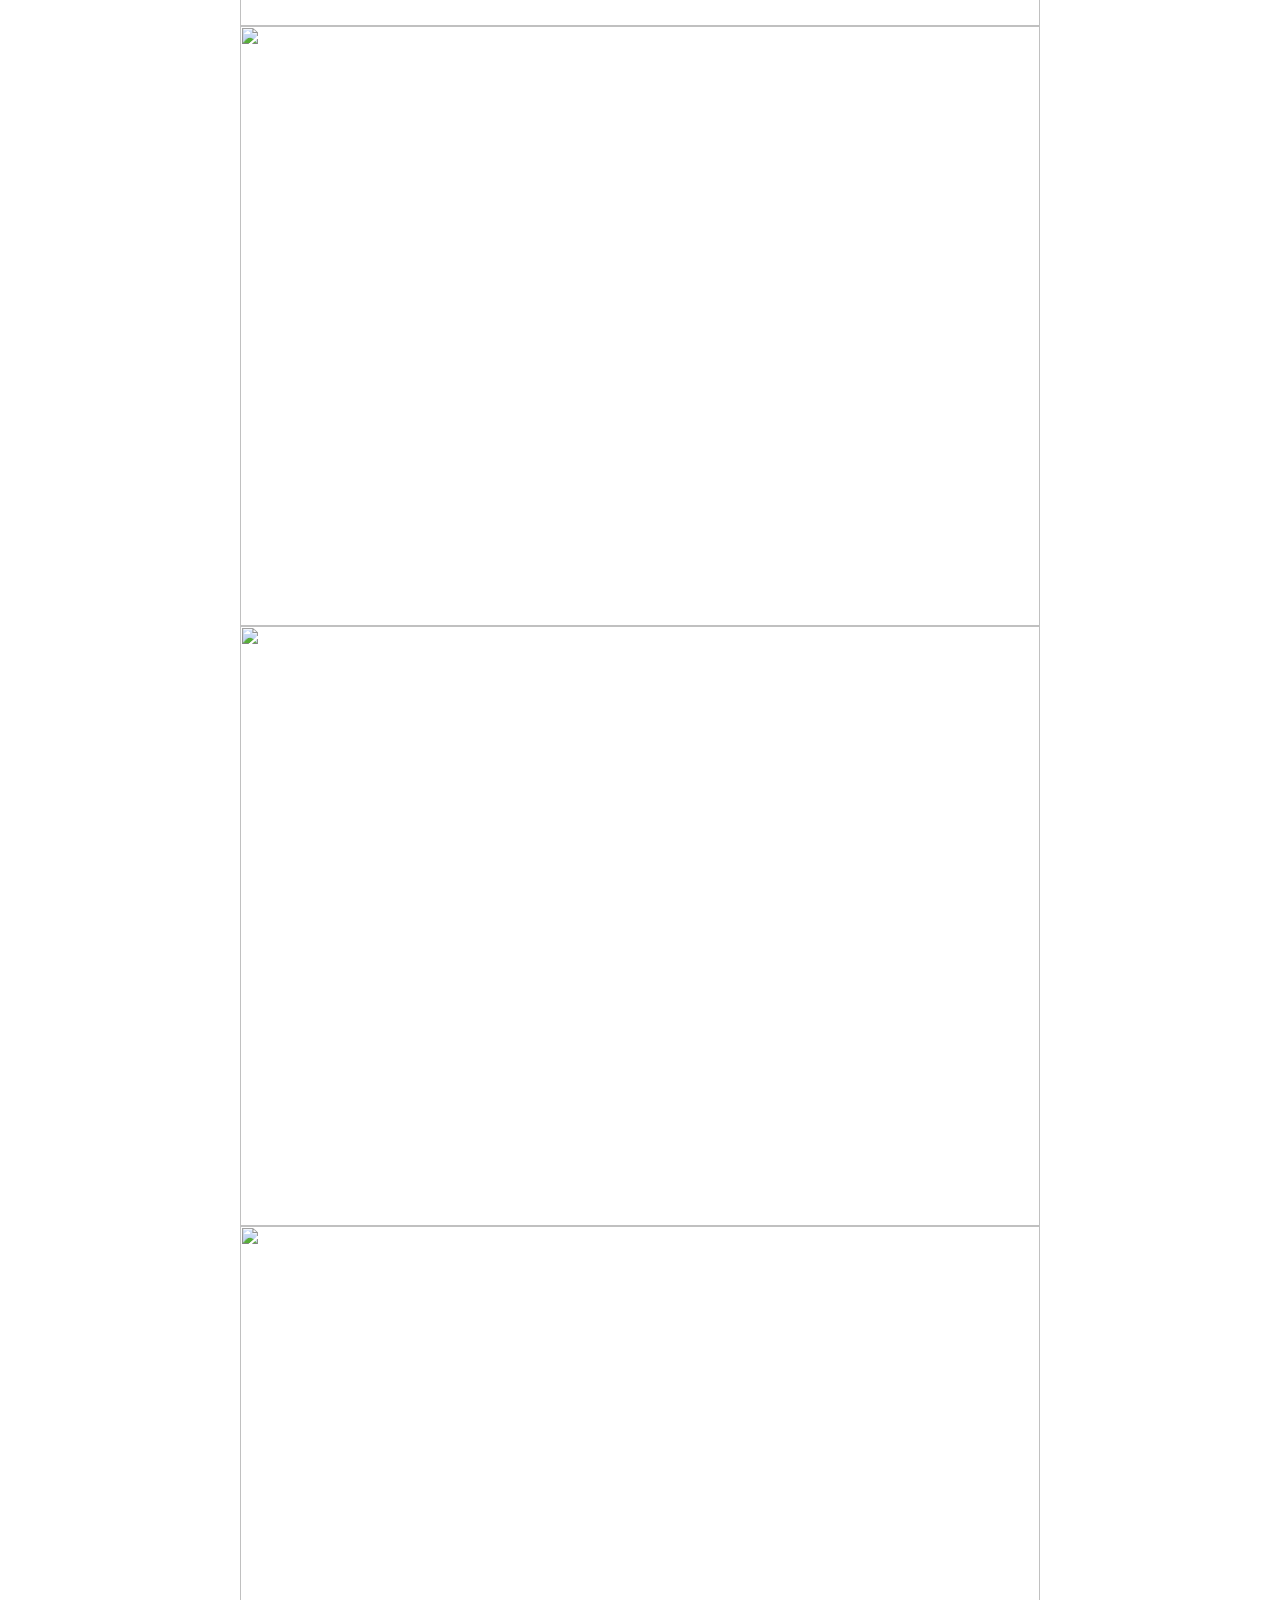
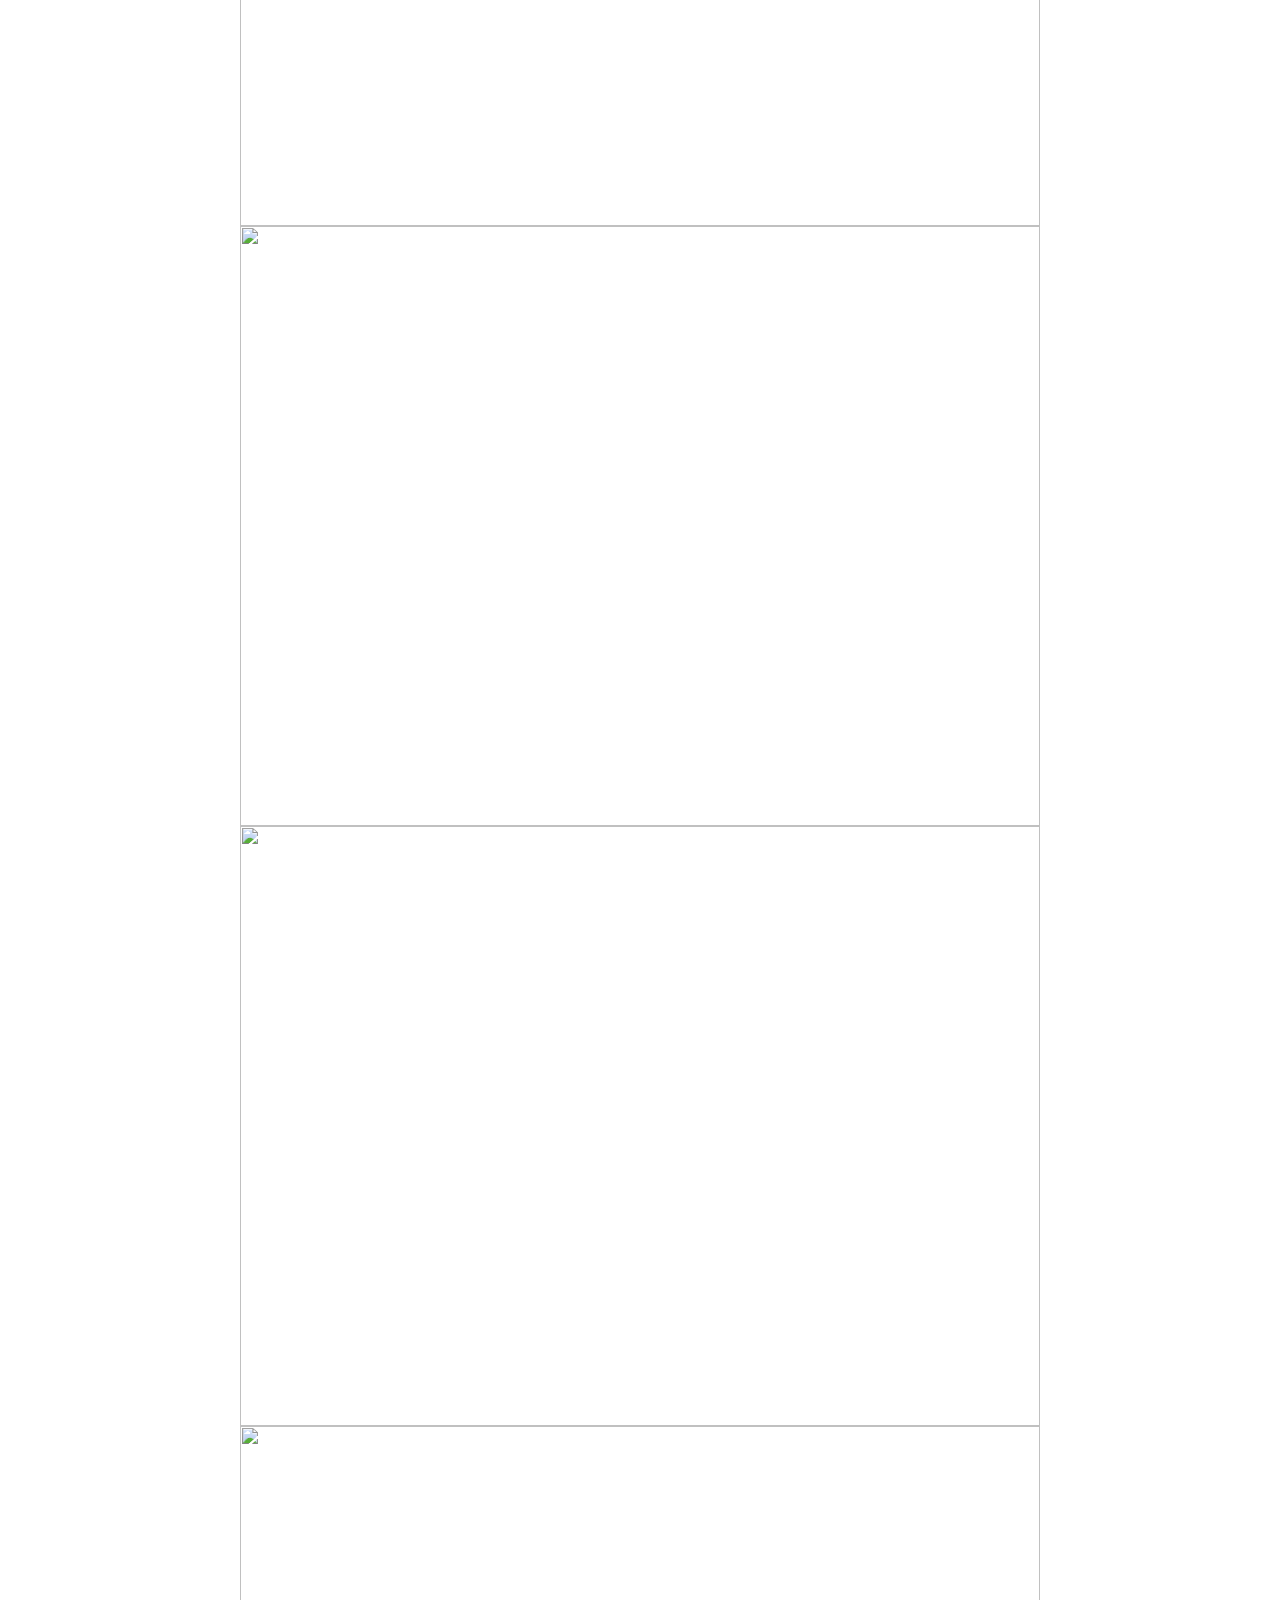
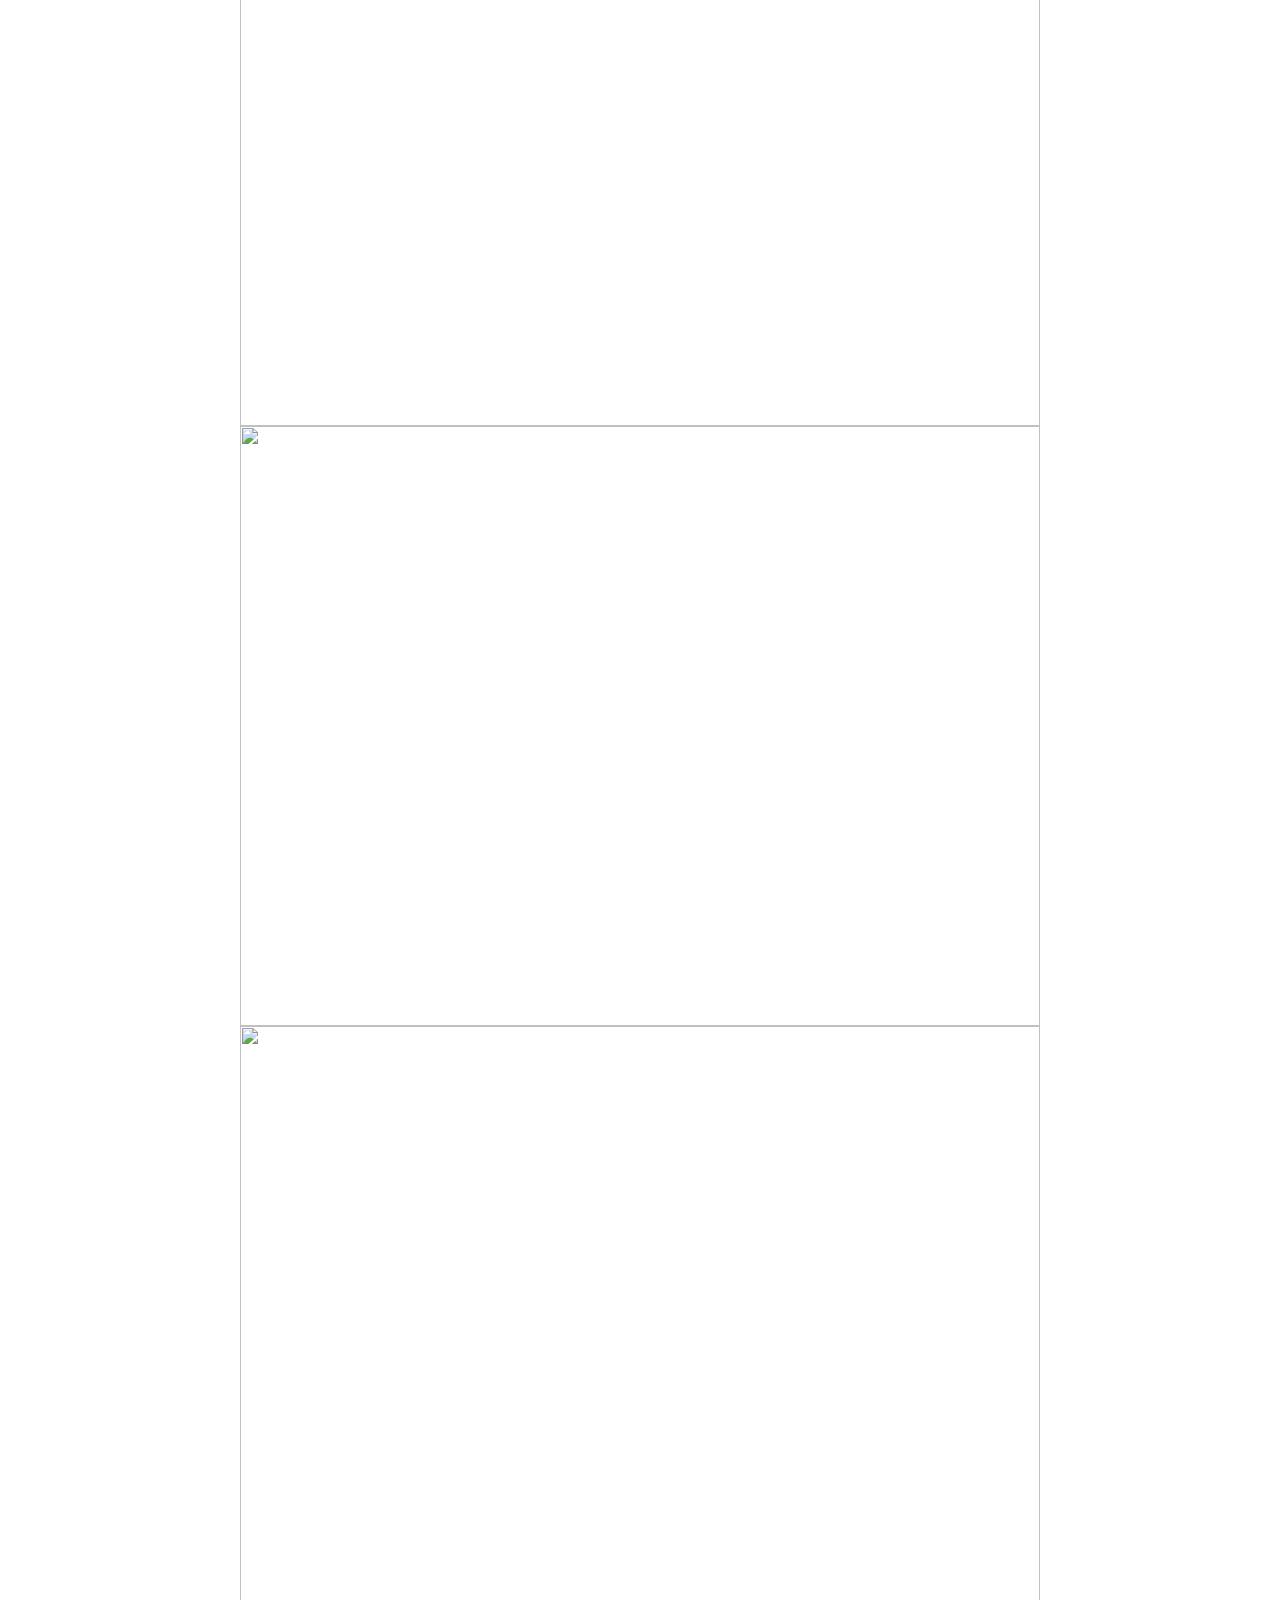
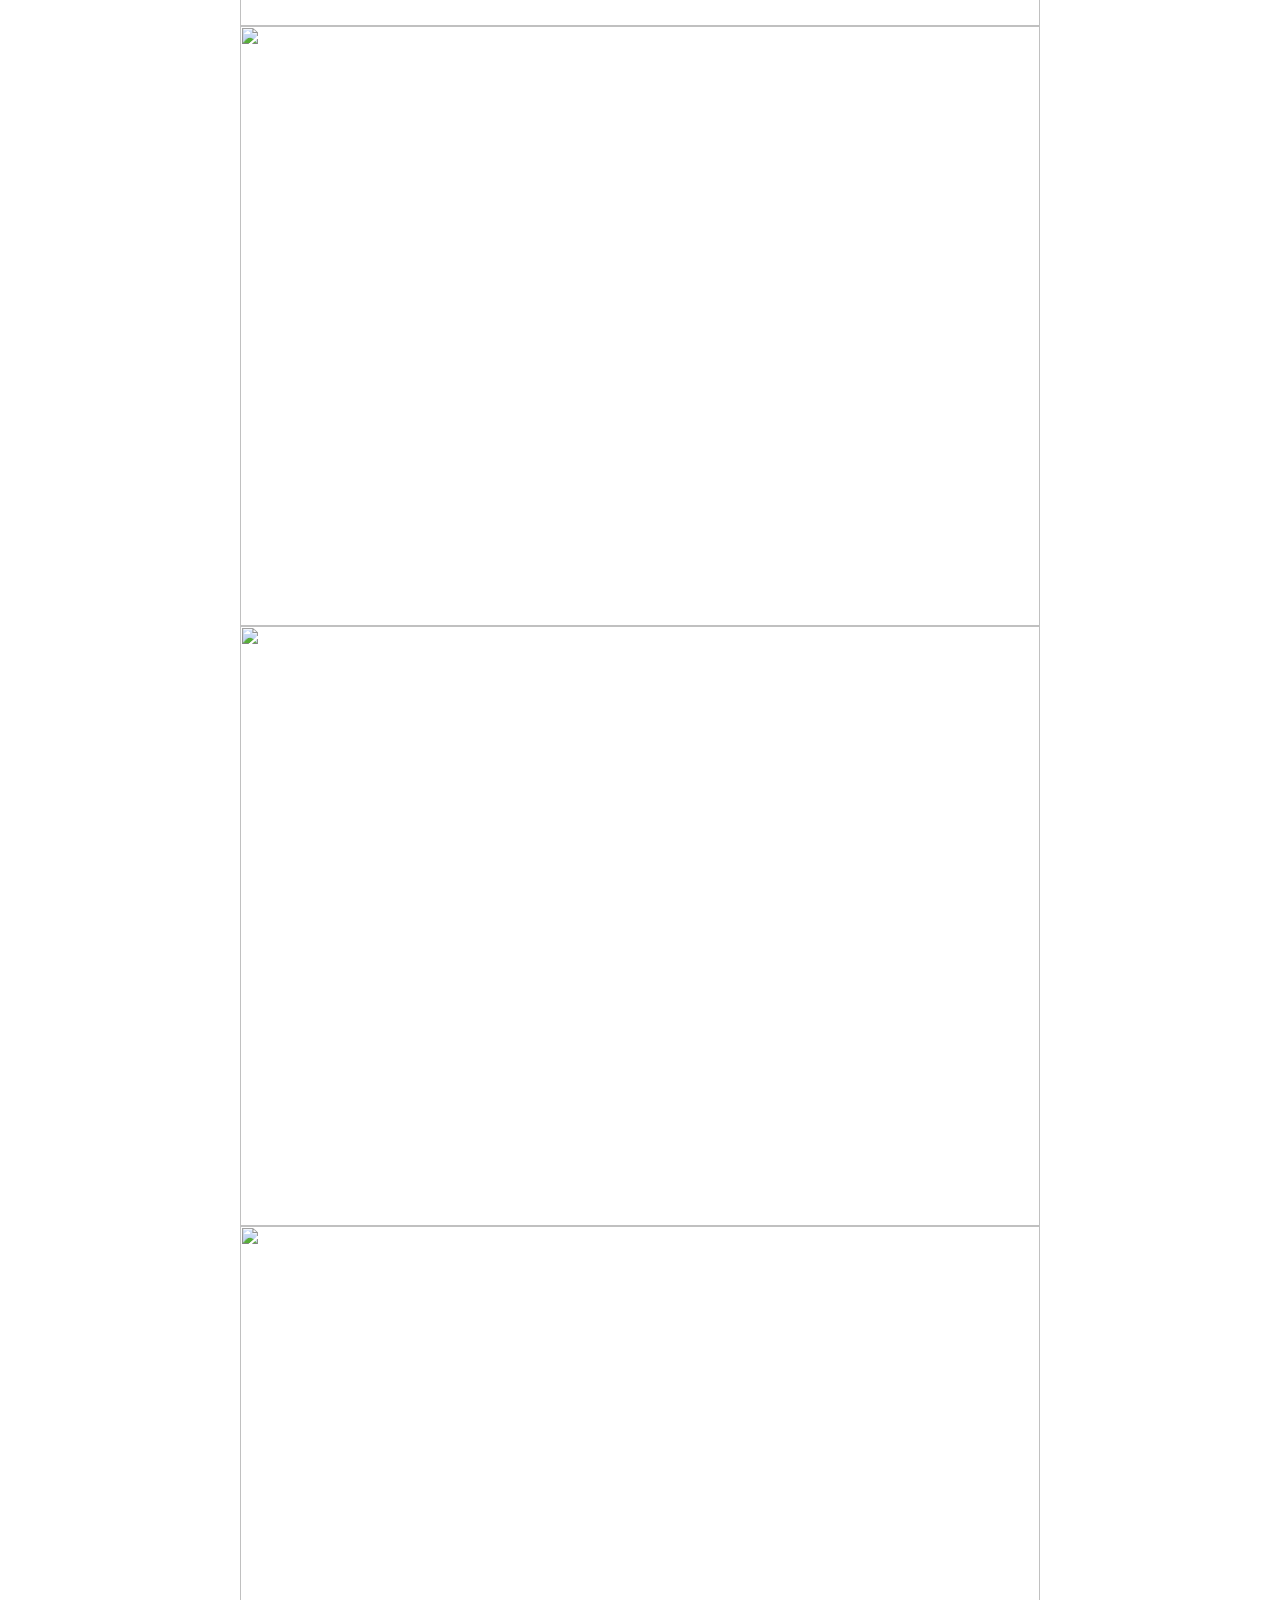
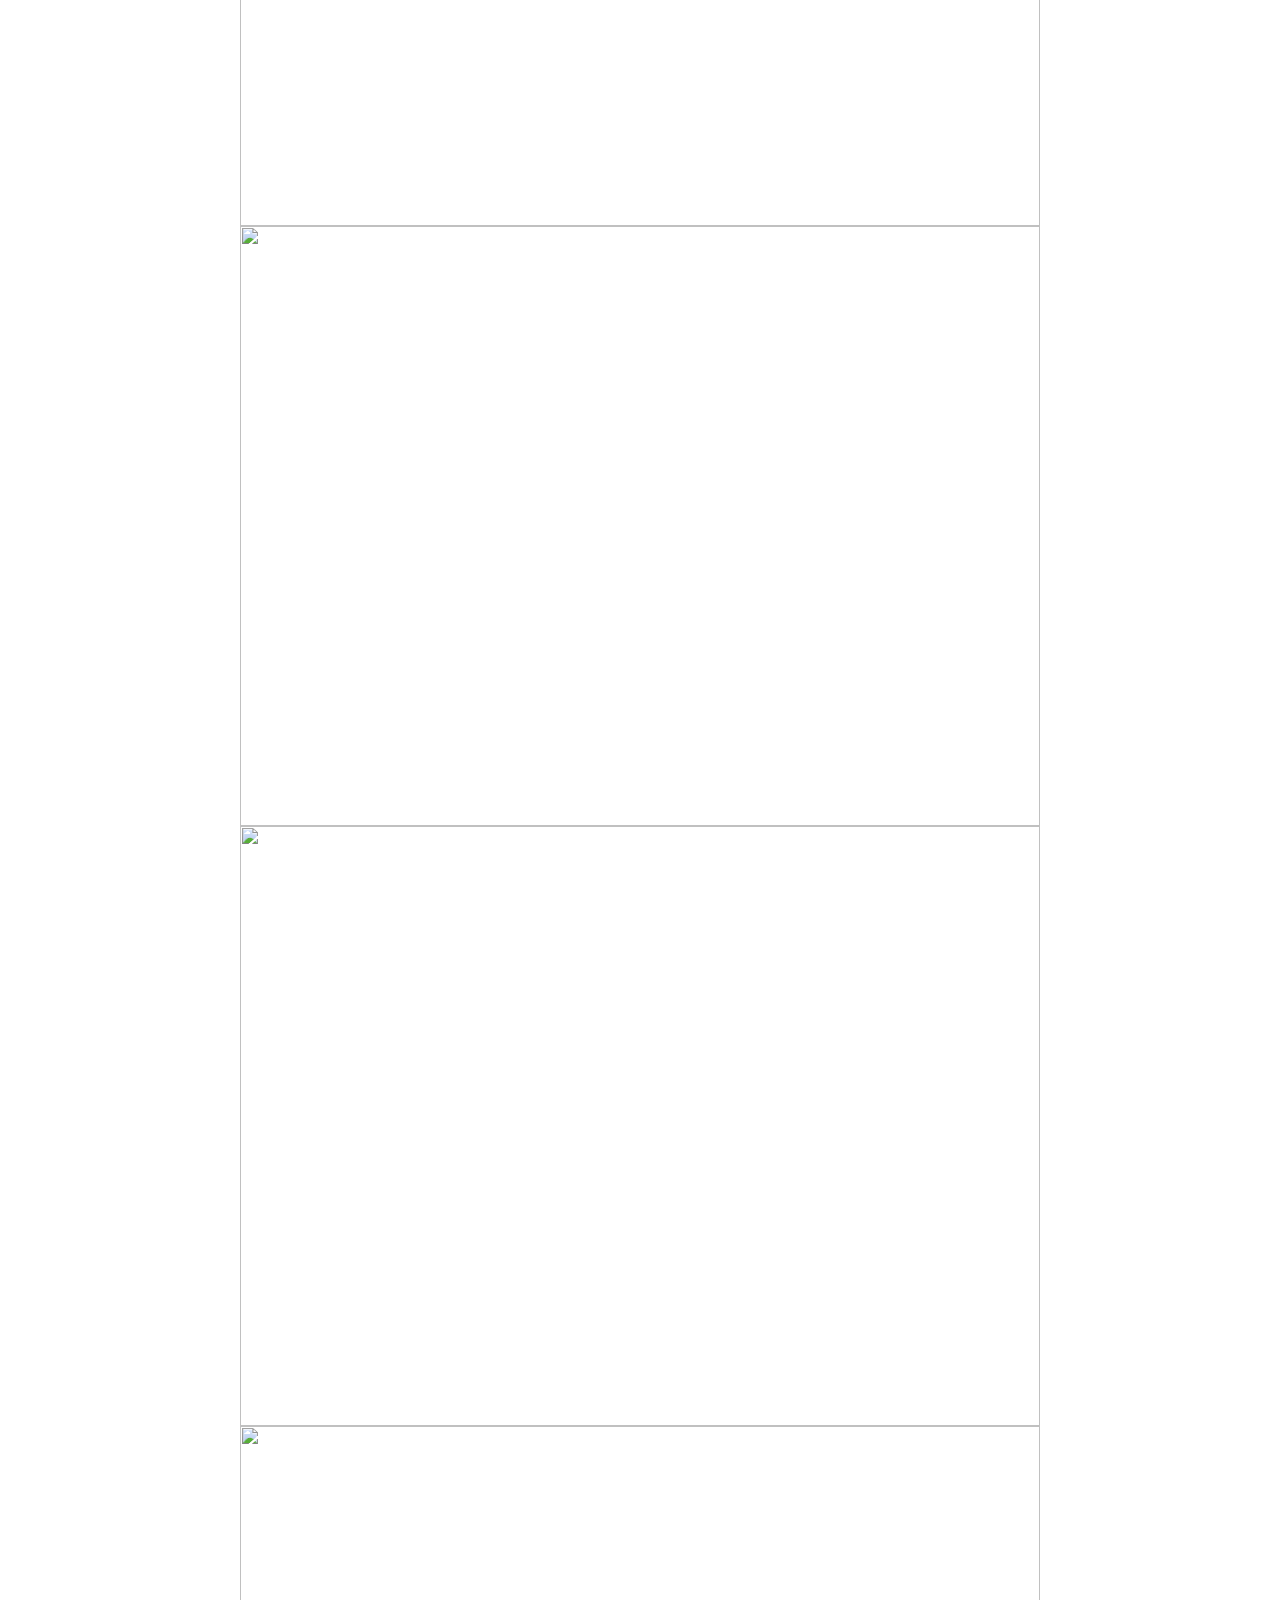
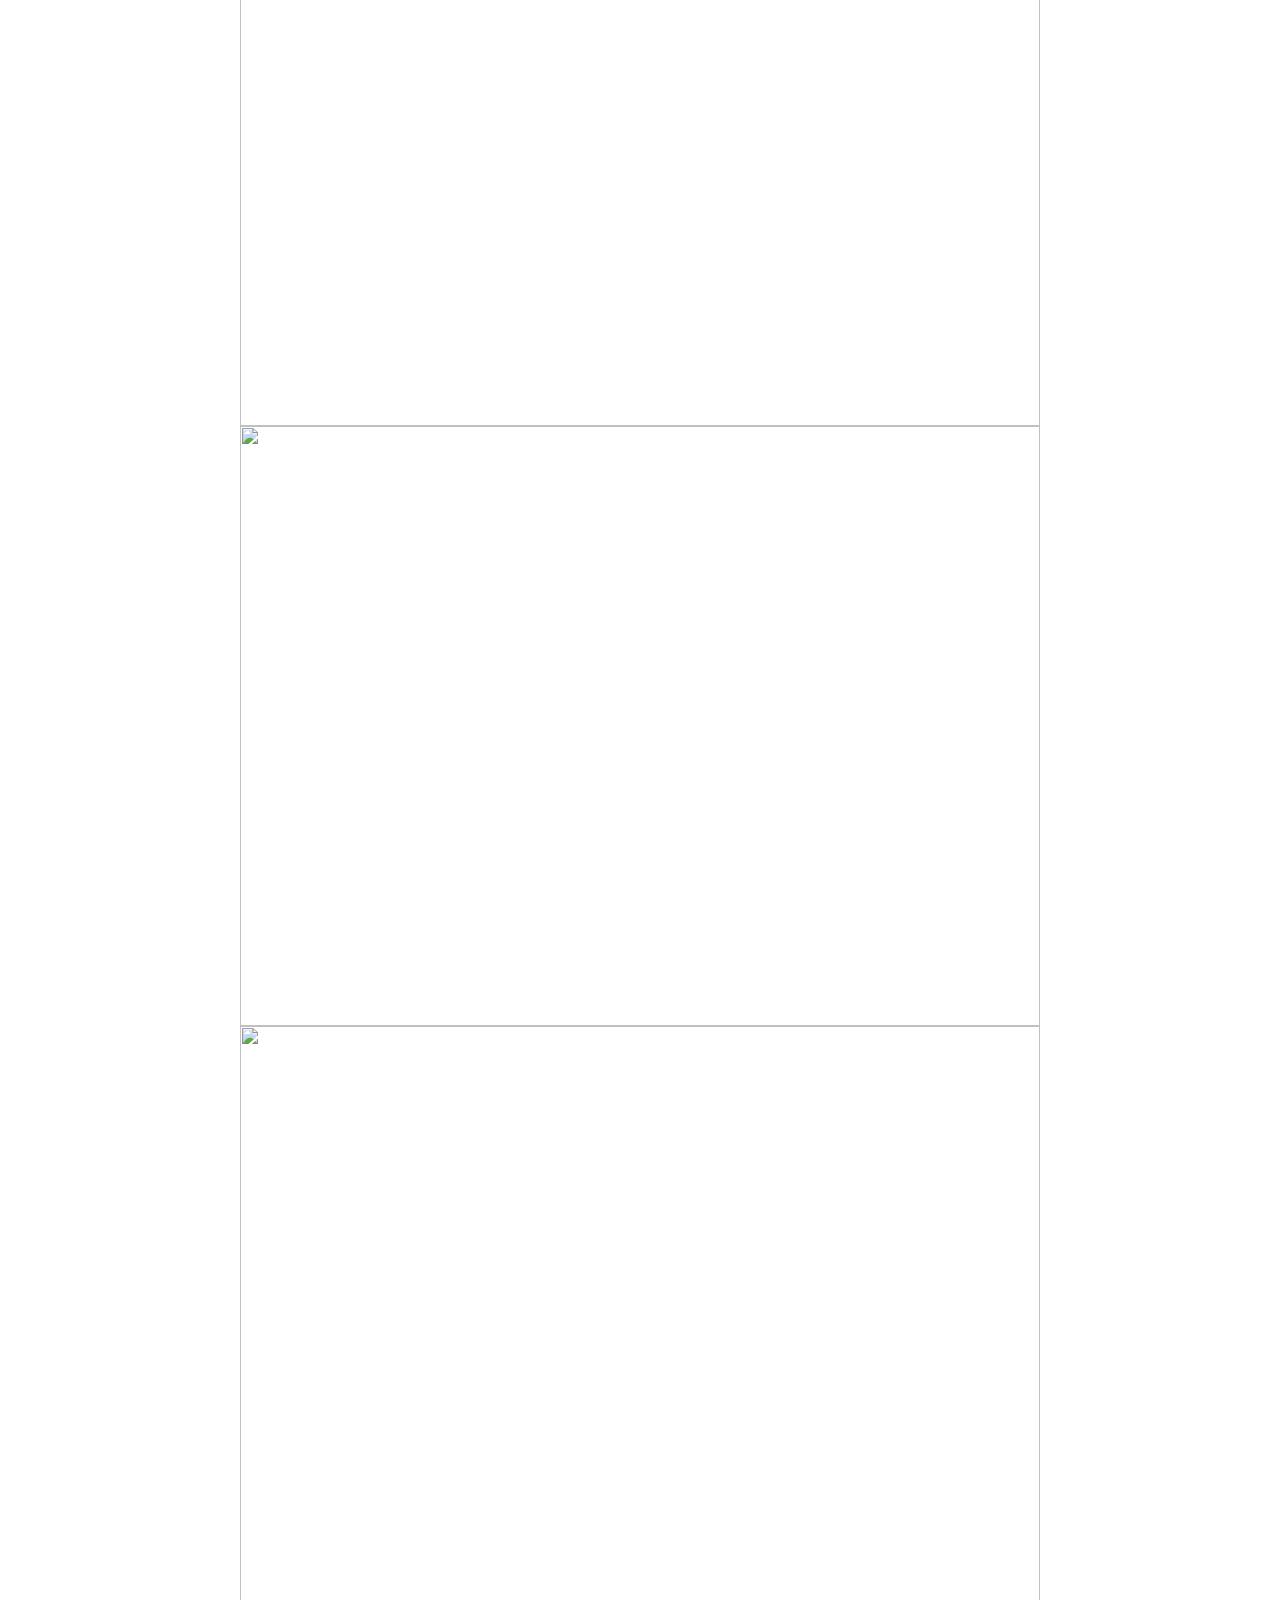
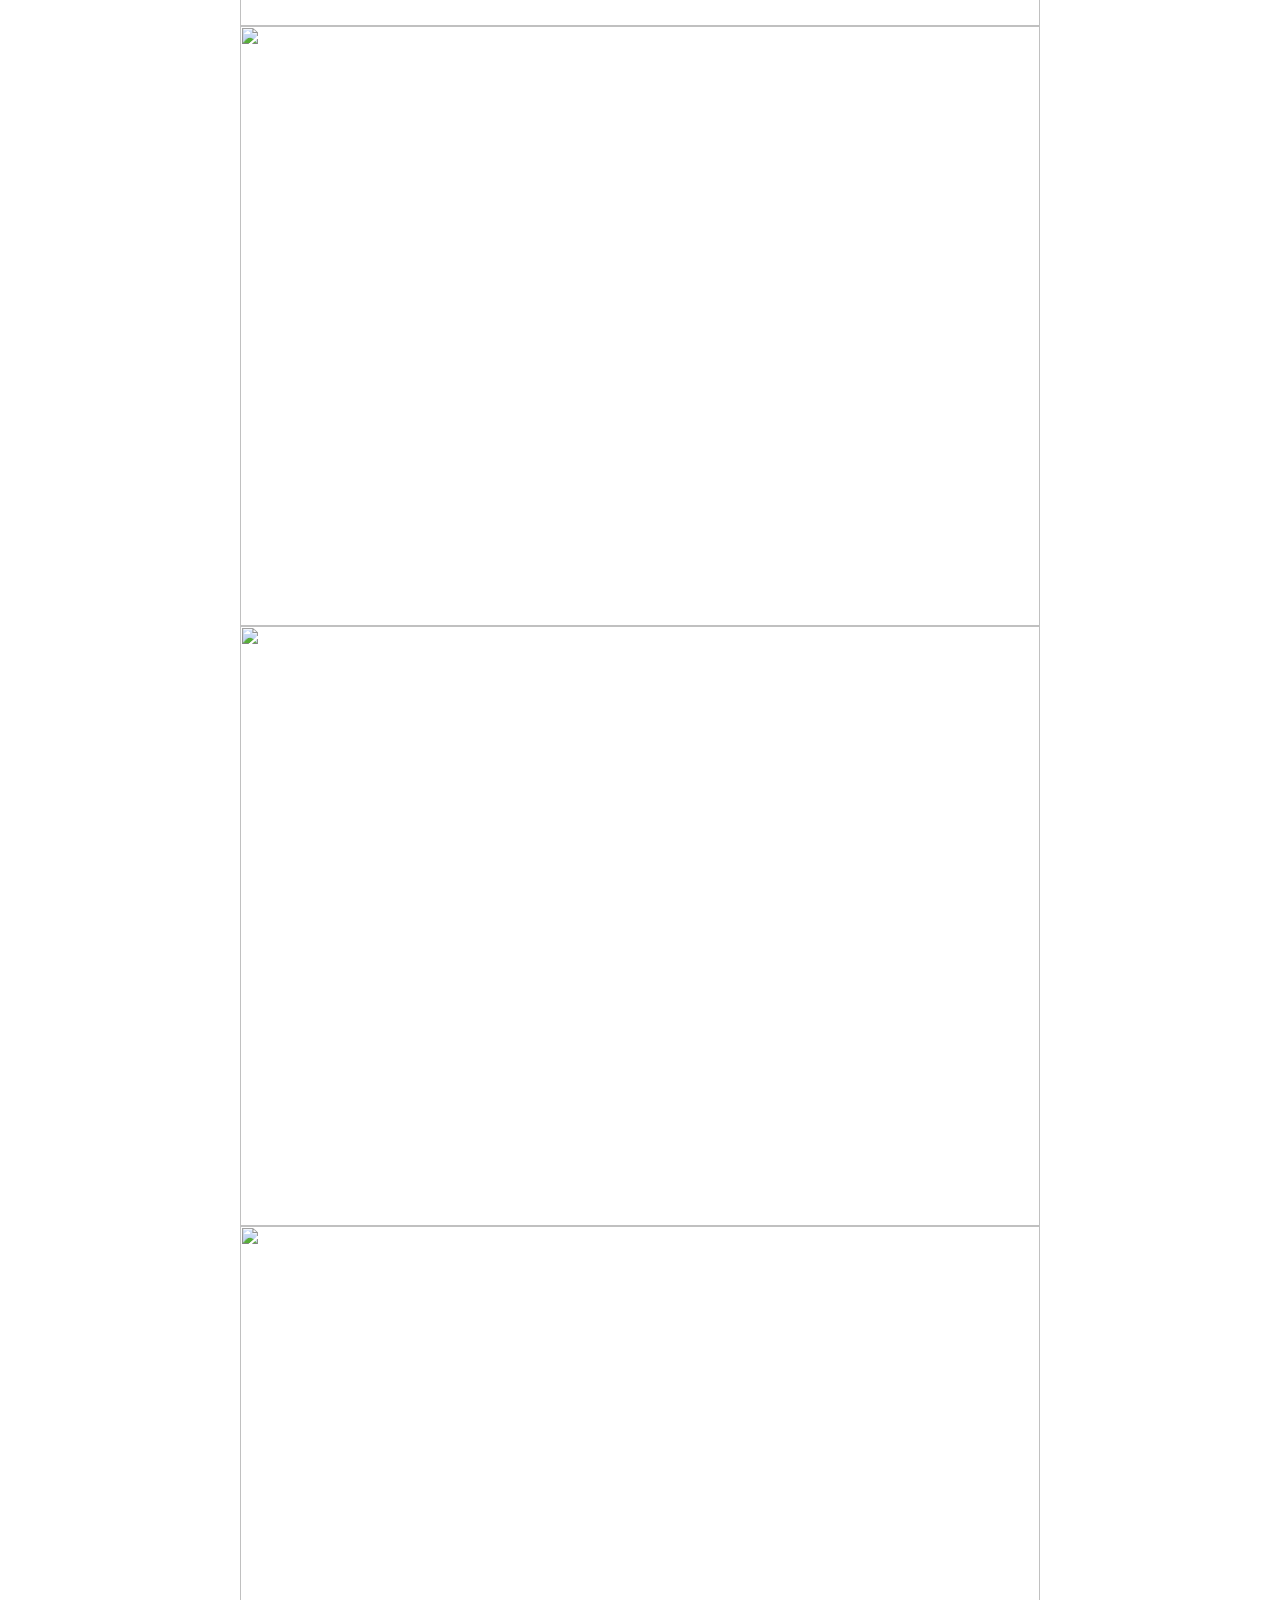
==== commit bd70911e: "index.html ready" ====
--- a/docs/index.html
+++ b/docs/index.html
@@ -13,9 +13,11 @@
     
 <h2>Population development in the Helsinki Metropolitan area</h2>
 
-<p>In this study, I wanted to examine population trends in the vicinity of the train and metro stations. The population of the station includes residents who live a range of 500 meters from the station.</p>
+<p>In this study, I have examined population trends in the vicinity of the train and metro stations. The population of the station includes residents who live a range of 500 meters from the station.</p>
 
-<p>Western Metro was completed in 2017 and the Ring Rail Line 2015. We can see  and I wanted to see how the construction of new public connections affects construction and thus the number of inhabitants. We can see from the results, how xxx</p>
+<p>Western Metro was completed in 2017 and the Ring Rail Line 2015. We can see from the results that the population has started to grow at most of the stations before or after the station was completed. There are few exceptions like Helsinki Airport and Keilaniemi which are in the business areas. Also at Koivusaari, we can not notice population growth, but Koivusaari has been fully constructed area before stations were built where has not been any empty space left.</p>
+
+<p>You can explore results on an interactive map or using graphs found bellow.</p>
     
 <h4>Stations where population growth can be observed before or after the opening of the station</h4>
     
